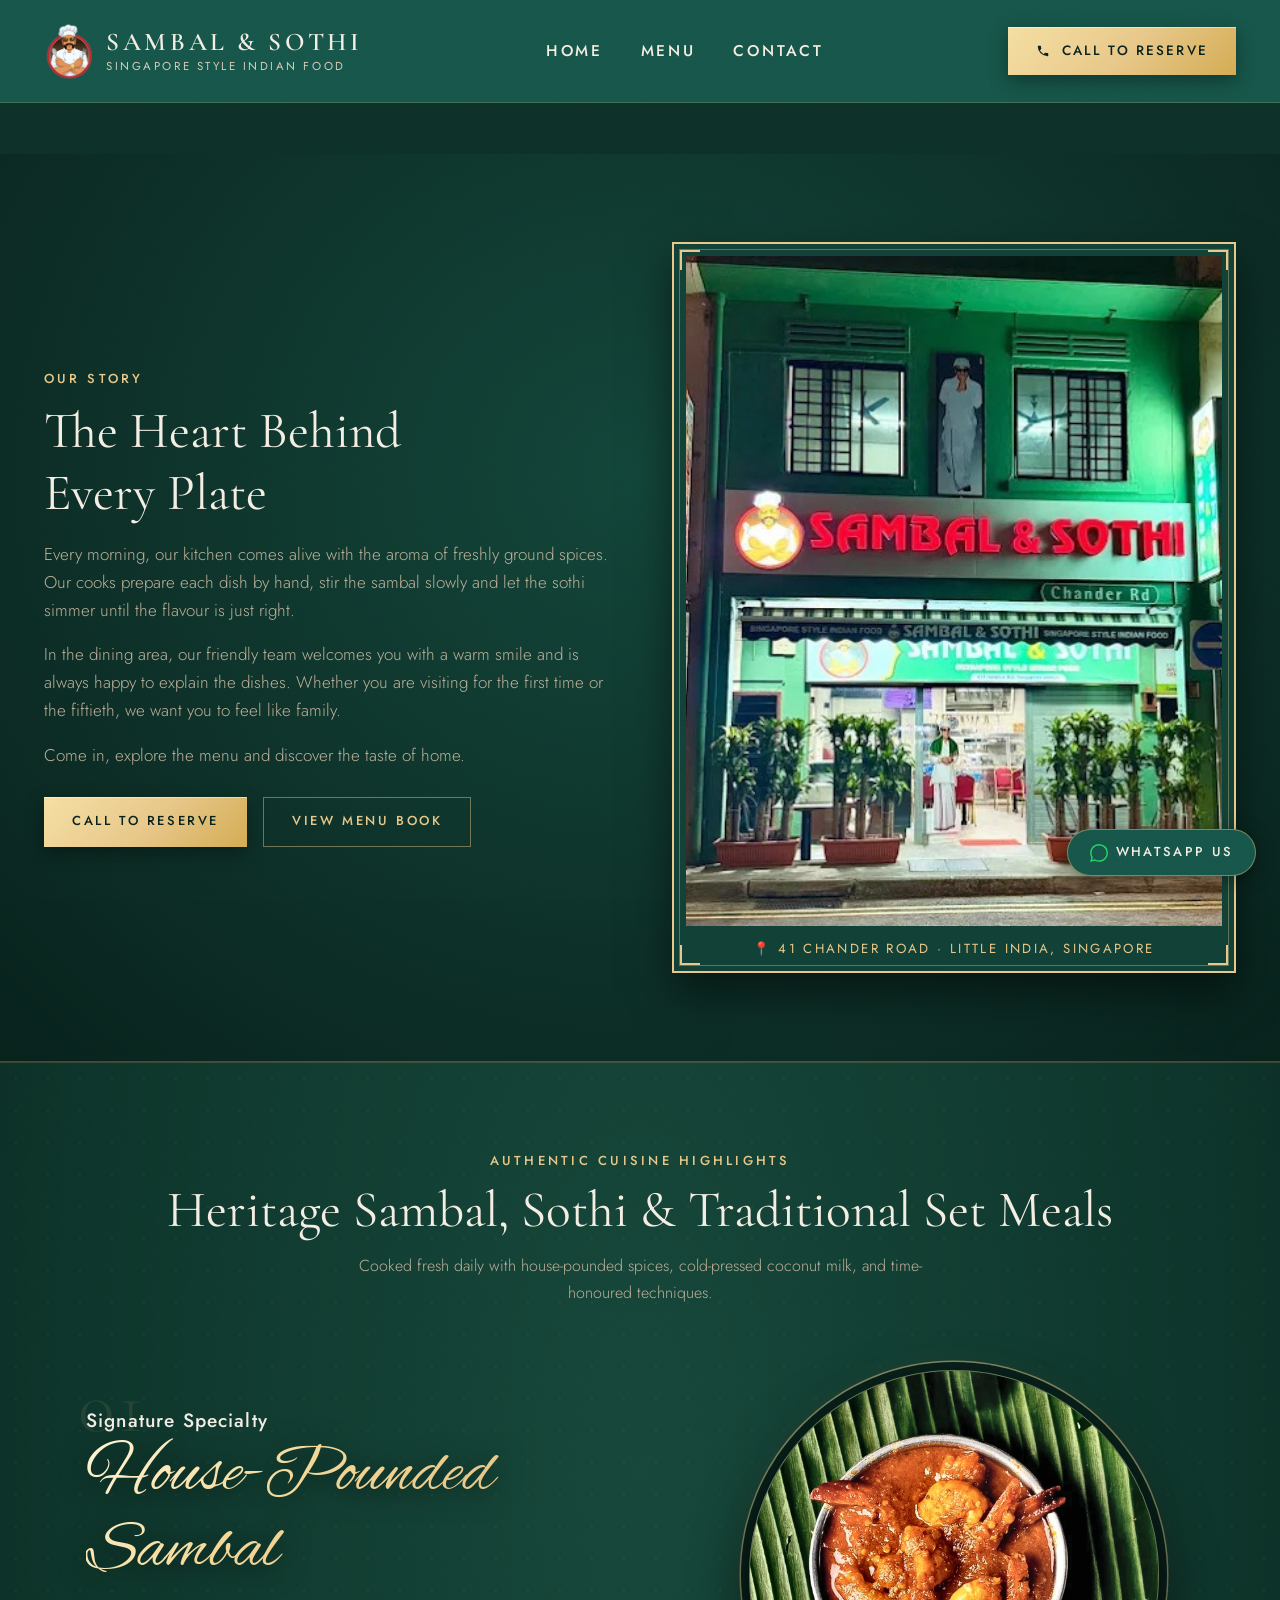
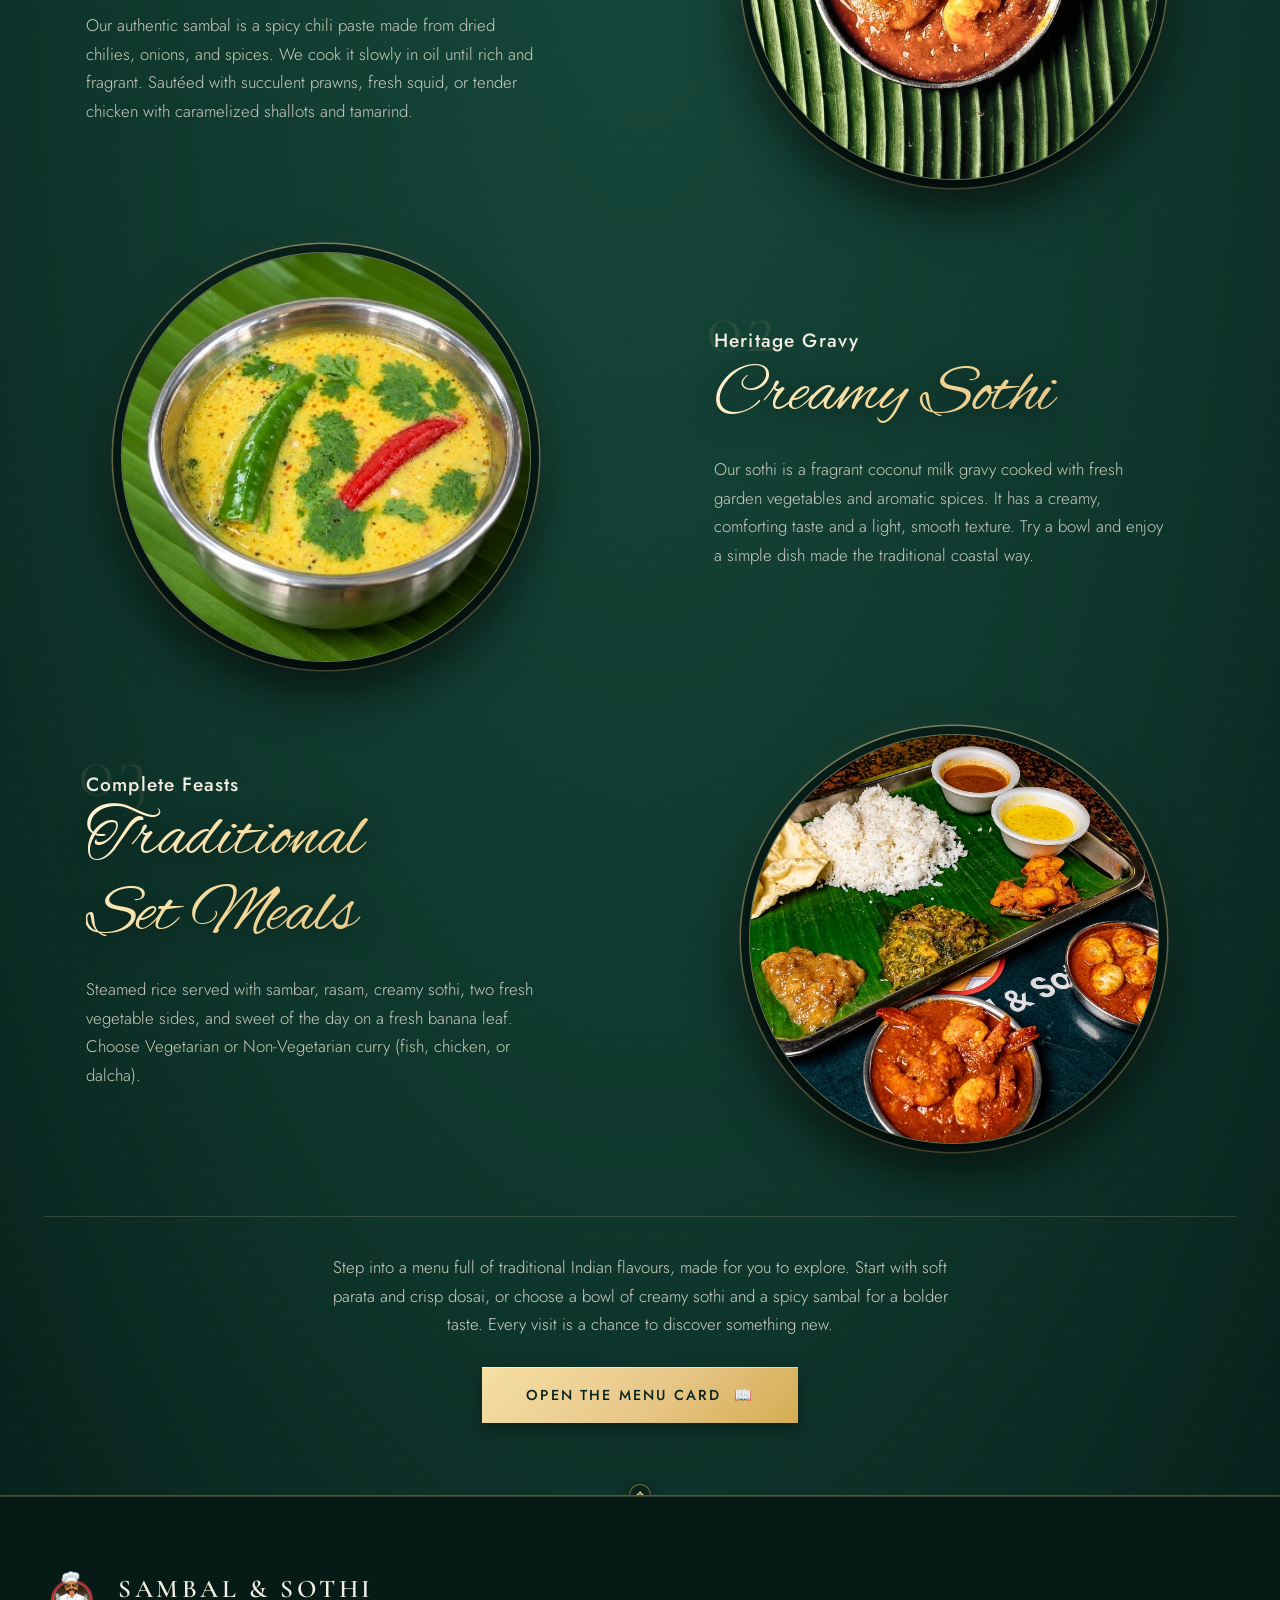
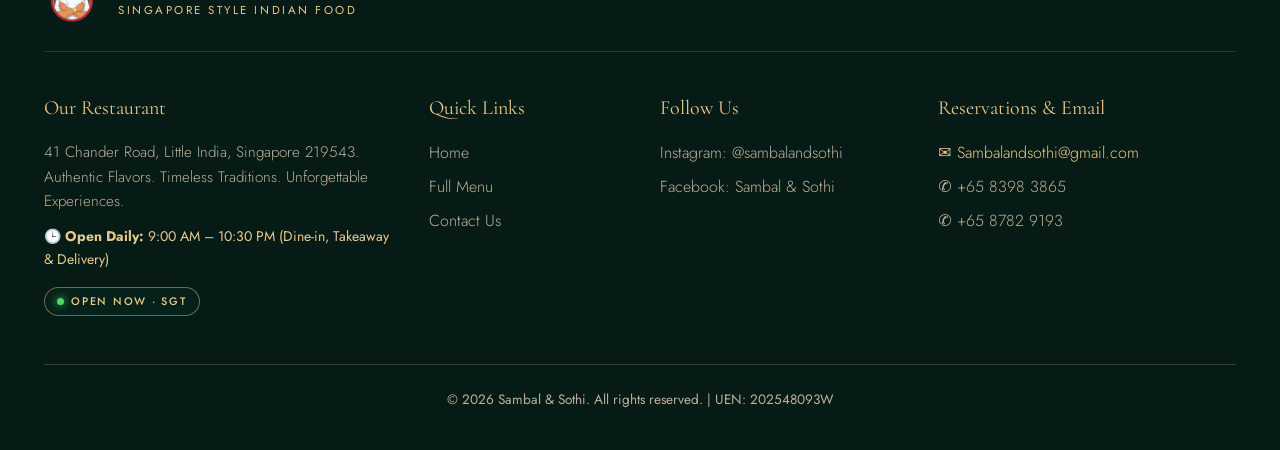
==== about.html @ 697411fd "fix(mobile-nav): restore missing syntax declaration and fix burger menu click; feat(leaf): botanical" ====
<!DOCTYPE html>
<html lang="en">
<head>
  <meta charset="UTF-8">
  <meta name="viewport" content="width=device-width, initial-scale=1">
  <title>Our Story | Sambal &amp; Sothi</title>
  <meta name="description" content="The Sambal &amp; Sothi story: South Indian and Sri Lankan recipes carried through generations, cooked fresh daily at 41 Chander Road, Little India, Singapore.">
  <meta name="theme-color" content="#0D3129">
  <link rel="preconnect" href="https://fonts.googleapis.com">
  <link rel="preconnect" href="https://fonts.gstatic.com" crossorigin>
  <link href="https://fonts.googleapis.com/css2?family=Alex+Brush&family=Cinzel:wght@500;700&family=Cormorant+Garamond:ital,wght@0,300;0,400;0,600;0,700;1,300;1,400&family=Jost:wght@300;400;500;600&family=Inter:wght@400;500;600&display=swap" rel="stylesheet">
  <link rel="preload" as="image" href="assets/img/brand-logo.png" fetchpriority="high">
  <link rel="stylesheet" href="assets/css/theme.css?v=18.0">
  <script>window.SS_THEME_URI = window.location.origin;</script>
  <style id="ss-preloader-critical-css">
/* =========================================================
   SAMBAL & SOTHI — ORGANIC BANANA LEAF PRELOADER & GOLD IRIS
   Botanical Vazhai Ilai with natural curved shoulder & stem,
   flowing golden veins, royal chef medallion, and gold iris bloom
   ========================================================= */
* { box-sizing: border-box; }

html.ss-loading, html.ss-loading body {
  overflow: hidden !important;
}

#ss-preloader {
  --bg: #0D3129;
  --bg-deep: #051612;
  --bg-card: #134538;
  --ink: #F3EDE3;
  --muted: #BDAF99;
  --sub: #D6CBB8;
  --gold: #E8C88A;
  --gold-line: #C9A227;
  --gold-light: #FFF0CE;
  --serif: 'Cormorant Garamond', Georgia, serif;
  --sans: 'Jost', system-ui, -apple-system, sans-serif;
  --ease: cubic-bezier(.76,0,.24,1);
  --soft: cubic-bezier(.2,.7,.2,1);
  --word-size: clamp(30px, 4.8vw, 54px);
  position: fixed !important;
  inset: 0 !important;
  z-index: 100000 !important;
  display: grid !important;
  place-items: center !important;
  color: var(--ink);
  background: radial-gradient(ellipse at 50% 45%, var(--bg-card) 0%, var(--bg) 48%, var(--bg-deep) 100%) !important;
  overflow: hidden !important;
  pointer-events: auto;
}

.ss-c {
  display: flex !important;
  flex-direction: column !important;
  align-items: center !important;
  text-align: center !important;
  padding: 0 16px !important;
  width: 100% !important;
  max-width: 680px !important;
}

/* Wordmark */
.ss-word {
  margin: 0 0 18px 0 !important;
  font-family: var(--serif) !important;
  font-size: var(--word-size) !important;
  font-weight: 500 !important;
  line-height: 1 !important;
  text-transform: uppercase !important;
  letter-spacing: .24em !important;
  padding-left: .24em !important;
  display: flex !important;
  align-items: flex-end !important;
  justify-content: center !important;
  gap: .3em !important;
  white-space: nowrap !important;
  color: var(--ink) !important;
  text-shadow: 0 4px 24px rgba(0,0,0,0.5) !important;
}
.ss-word .w, .ss-word .amp { display: inline-flex !important; }
.ss-word .amp {
  font-style: italic !important;
  font-weight: 400 !important;
  color: var(--gold) !important;
  text-transform: none !important;
  letter-spacing: 0 !important;
  font-size: 1.15em !important;
  margin-right: .2em !important;
}
.ss-ch { display: inline-block !important; overflow: hidden !important; padding-bottom: .08em !important; margin-bottom: -.08em !important; }
.ss-ch > i {
  display: inline-block !important; font-style: inherit !important;
  animation: ss-rise 0.75s var(--ease) calc(0.04s + var(--i) * 22ms) backwards !important;
  transition: transform .55s cubic-bezier(.6,0,.4,1) calc(var(--i) * 16ms) !important;
}

/* Organic Banana Leaf */
.ss-leaf {
  position: relative !important;
  width: min(560px, 94vw) !important;
  margin: 0 auto !important;
  filter: drop-shadow(0 16px 36px rgba(0, 0, 0, 0.55)) !important;
}
.ss-leaf svg {
  display: block !important; width: 100% !important; height: auto !important; overflow: visible !important;
}
.ss-leaf .lf-unfurl {
  transform-origin: 280px 115px !important;
  animation: ss-unfurl 1.15s var(--soft) 0.05s backwards !important;
}
.ss-leaf .lf-exit {
  transform-origin: 280px 115px !important;
  transition: transform .55s var(--ease), opacity .45s ease !important;
}

/* Emerald Gradient Body */
.ss-leaf .lf-fill {
  fill: url(#ss-banana-leaf-grad);
  opacity: 0;
  animation: ss-show 0.8s ease 0.15s forwards;
}

/* Golden Rim Outline */
.ss-leaf .ln {
  fill: none;
  stroke: var(--gold);
  stroke-width: 1.6;
  stroke-linecap: round;
  stroke-linejoin: round;
  stroke-dasharray: 1300;
  stroke-dashoffset: 1300;
  animation: ss-draw-outline 1.1s var(--ease) 0.08s forwards;
}

/* Central Midrib Stem */
.ss-leaf .ln.mid {
  stroke-width: 3;
  stroke: url(#ss-gold-stem-grad);
  stroke-dasharray: 600;
  stroke-dashoffset: 600;
  animation: ss-draw-mid 1.0s var(--ease) 0.04s forwards;
}

/* Natural Curving Stalk */
.ss-leaf .ln.stem {
  stroke-width: 4.5;
  stroke: var(--gold);
  stroke-linecap: round;
  stroke-dasharray: 70;
  stroke-dashoffset: 70;
  animation: ss-draw-stem 0.35s var(--ease) 0.02s forwards;
}

/* Flowing Lateral Veins */
.ss-leaf .vein {
  fill: none;
  stroke: var(--gold);
  stroke-width: 1.05;
  opacity: 0.72;
  stroke-linecap: round;
  stroke-dasharray: 150;
  stroke-dashoffset: 150;
  animation: ss-draw-vein 0.45s var(--soft) calc(0.18s + var(--k) * 16ms) forwards;
}

/* Botanical Sheen */
.ss-leaf .leaf-sheen {
  fill: none;
  stroke: rgba(232, 200, 138, 0.2);
  stroke-width: 24;
  stroke-linecap: round;
  opacity: 0;
  animation: ss-show 0.8s ease 0.35s forwards;
}

/* Chef Seal Medallion */
.ss-seal.on-leaf {
  position: absolute;
  left: 49%;
  top: 48%;
  transform: translate(-50%, -50%);
  width: 72px;
  aspect-ratio: 215 / 253;
  animation: ss-seal-leaf 0.75s var(--soft) 0.5s backwards;
  transition: opacity .4s ease, transform .5s var(--ease);
}
.ss-seal img {
  position: relative; width: 100%; height: 100%; object-fit: contain;
  display: block; filter: drop-shadow(0 4px 12px rgba(0, 0, 0, .55));
}
.ss-seal-ring {
  position: absolute; inset: -5px; width: calc(100% + 10px); height: calc(100% + 10px);
  overflow: visible;
}
.ss-seal-ring .disc {
  fill: #08201A; stroke: var(--gold); stroke-width: 2;
  filter: drop-shadow(0 6px 18px rgba(0,0,0,0.65));
}
.ss-seal-ring .bezel {
  fill: none; stroke: var(--gold); stroke-width: 1; stroke-dasharray: 4 3; opacity: 0.75;
}
.ss-seal-ring .ring {
  fill: none; stroke: var(--gold-light); stroke-width: 1.2;
  stroke-dasharray: 600; stroke-dashoffset: 600;
  animation: ss-draw-ring 0.8s var(--ease) 0.5s forwards;
}
.ss-mono {
  width: 100%; height: 100%; display: grid; place-items: center;
  font-family: var(--serif); font-style: italic; font-size: 22px; color: var(--gold);
}

/* Rule and Subtitle */
.ss-rule {
  width: 52px !important; height: 1px !important;
  background: linear-gradient(90deg, transparent, var(--gold-line), transparent) !important;
  margin: 24px 0 14px !important;
  animation: ss-grow 0.75s var(--ease) 0.65s backwards !important;
}
.ss-tag {
  margin: 0 !important; font-family: var(--sans) !important; font-size: 11px !important; font-weight: 400 !important;
  letter-spacing: .36em !important; padding-left: .36em !important; text-transform: uppercase !important; color: var(--sub) !important;
  animation: ss-fade 0.75s ease 0.75s backwards !important;
}

/* Footer Info */
.ss-foot {
  position: absolute !important; left: 0 !important; right: 0 !important; bottom: 0 !important;
  display: flex !important; justify-content: space-between !important; align-items: flex-end !important; gap: 16px !important;
  padding: 0 clamp(16px, 4vw, 48px) clamp(18px, 4vh, 36px) !important;
  font-family: var(--sans) !important; font-size: 10.5px !important; line-height: 1.6 !important;
  letter-spacing: .26em !important; text-transform: uppercase !important; color: var(--muted) !important;
  animation: ss-fade 0.9s ease 0.15s backwards !important;
}
.ss-foot .gold { color: var(--gold) !important; }

/* Exit states */
#ss-preloader.is-out .ss-ch > i { transform: translateY(-115%) !important; }
#ss-preloader.is-out .ss-rule { transform: scaleX(0) !important; }
#ss-preloader.is-out .ss-tag, #ss-preloader.is-out .ss-foot { opacity: 0 !important; }
#ss-preloader.is-out .lf-exit { transform: scaleY(.08) !important; opacity: 0 !important; }
#ss-preloader.is-out .ss-seal.on-leaf { transform: translate(-49%, -48%) scale(.85) !important; opacity: 0 !important; }

/* Iris Aperture */
.ss-edge {
  position: fixed !important; left: 0 !important; top: 0 !important; width: 0 !important; height: 0 !important;
  box-sizing: border-box !important; border: 1.6px solid var(--gold) !important; border-radius: 50% !important;
  opacity: 0 !important; pointer-events: none !important; box-shadow: 0 0 50px rgba(0,0,0,.5) !important;
}
#ss-preloader.is-iris {
  -webkit-mask-image: radial-gradient(circle at var(--cx) var(--cy), transparent var(--r), #000 calc(var(--r) + 1px)) !important;
          mask-image: radial-gradient(circle at var(--cx) var(--cy), transparent var(--r), #000 calc(var(--r) + 1px)) !important;
}
#ss-preloader.is-iris .ss-edge { opacity: 1 !important; }
#ss-preloader.is-done { display: none !important; }

@keyframes ss-rise { from { transform: translateY(115%); } }
@keyframes ss-grow { from { transform: scaleX(0); } }
@keyframes ss-fade { from { opacity: 0; } }
@keyframes ss-show { from { opacity: 0; } to { opacity: 1; } }
@keyframes ss-unfurl { from { transform: scaleY(.15) scaleX(.92); opacity: 0.3; } }
@keyframes ss-draw-outline { to { stroke-dashoffset: 0; } }
@keyframes ss-draw-mid { to { stroke-dashoffset: 0; } }
@keyframes ss-draw-stem { to { stroke-dashoffset: 0; } }
@keyframes ss-draw-vein { to { stroke-dashoffset: 0; } }
@keyframes ss-draw-ring { to { stroke-dashoffset: 0; } }
@keyframes ss-seal-leaf { from { opacity: 0; transform: translate(-49%, -44%) scale(.75); } }

/* Mobile Drawer Fix */
.mobile-nav.active {
  opacity: 1 !important;
  visibility: visible !important;
  pointer-events: auto !important;
}

@media (max-width: 520px) {
  .ss-word { letter-spacing: .15em !important; font-size: 28px !important; }
  .ss-tag { font-size: 9.5px !important; letter-spacing: .25em !important; }
  .ss-seal.on-leaf { width: 58px !important; }
  .ss-leaf { width: 94vw !important; }
  .ss-street, .ss-hours-label { display: none !important; }
  .ss-foot { font-size: 9.5px !important; letter-spacing: .2em !important; }
}

@media (prefers-reduced-motion: reduce) {
  #ss-preloader * { animation: none !important; }
  .ss-leaf .ln, .ss-leaf .vein, .ss-seal-ring .ring { stroke-dashoffset: 0 !important; }
  .ss-leaf .lf-fill { opacity: 1 !important; }
}
  </style>
</head>
<body>
  <div class="bg-grain"></div>
  <!-- Royal Organic Banana Leaf Preloader & Gold Iris Aperture -->
  <div id="ss-preloader" aria-hidden="true" data-min="2100">
    <div class="ss-c">
      <h2 class="ss-word"><span class="w">Sambal</span><span class="amp">&amp;</span><span class="w">Sothi</span></h2>
      
      <div class="ss-leaf">
        <svg viewBox="0 0 560 240">
          <defs>
            <linearGradient id="ss-banana-leaf-grad" x1="0%" y1="0%" x2="100%" y2="100%">
              <stop offset="0%" stop-color="#124637" stop-opacity="0.92"/>
              <stop offset="35%" stop-color="#216D54" stop-opacity="0.98"/>
              <stop offset="70%" stop-color="#1A5844" stop-opacity="0.94"/>
              <stop offset="100%" stop-color="#0D3529" stop-opacity="0.96"/>
            </linearGradient>
            <linearGradient id="ss-gold-stem-grad" x1="0%" y1="0%" x2="100%" y2="0%">
              <stop offset="0%" stop-color="#E8C88A"/>
              <stop offset="50%" stop-color="#FFF2D6"/>
              <stop offset="100%" stop-color="#D4AF37"/>
            </linearGradient>
            <clipPath id="ss-leaf-clip">
              <path d="M 76 126 C 80 88, 115 48, 185 34 C 265 20, 375 28, 455 58 C 498 76, 524 98, 526 122 C 525 130, 508 152, 465 178 C 395 214, 285 224, 195 214 C 125 206, 82 165, 76 126 Z"/>
            </clipPath>
          </defs>
          <g class="lf-exit">
            <g class="lf-unfurl">
              <!-- Lush Botanical Leaf Body -->
              <path class="lf-fill" d="M 76 126 C 80 88, 115 48, 185 34 C 265 20, 375 28, 455 58 C 498 76, 524 98, 526 122 C 525 130, 508 152, 465 178 C 395 214, 285 224, 195 214 C 125 206, 82 165, 76 126 Z"/>
              
              <!-- Flowing Lateral Veins (Clipped inside natural leaf boundary) -->
              <g clip-path="url(#ss-leaf-clip)">
                <path class="vein" style="--k:0" d="M 97.5 124.4 Q 107.5 91.3 126.3 62.1"/>
              <path class="vein" style="--k:1" d="M 97.5 124.4 Q 107.5 163.3 122.2 197.7"/>
              <path class="vein" style="--k:2" d="M 116.4 123.1 Q 126.4 81.9 145.9 45.5"/>
              <path class="vein" style="--k:3" d="M 116.4 123.1 Q 126.4 168.7 141.7 209.3"/>
              <path class="vein" style="--k:4" d="M 135.3 121.6 Q 145.3 76.1 165.4 35.6"/>
              <path class="vein" style="--k:5" d="M 135.3 121.6 Q 145.3 170.3 161.2 213.8"/>
              <path class="vein" style="--k:6" d="M 154.2 120.1 Q 164.2 72.3 185.0 29.6"/>
              <path class="vein" style="--k:7" d="M 154.2 120.1 Q 164.2 170.0 180.7 214.5"/>
              <path class="vein" style="--k:8" d="M 173.1 118.5 Q 183.1 69.7 204.6 26.2"/>
              <path class="vein" style="--k:9" d="M 173.1 118.5 Q 183.1 168.3 200.2 212.7"/>
              <path class="vein" style="--k:10" d="M 192.0 116.9 Q 202.0 68.1 224.2 24.6"/>
              <path class="vein" style="--k:11" d="M 192.0 116.9 Q 202.0 165.7 219.6 209.2"/>
              <path class="vein" style="--k:12" d="M 210.9 115.2 Q 220.9 67.2 243.7 24.5"/>
              <path class="vein" style="--k:13" d="M 210.9 115.2 Q 220.9 162.4 239.1 204.5"/>
              <path class="vein" style="--k:14" d="M 229.8 113.4 Q 239.8 66.9 263.3 25.5"/>
              <path class="vein" style="--k:15" d="M 229.8 113.4 Q 239.8 158.7 258.6 199.0"/>
              <path class="vein" style="--k:16" d="M 248.7 111.8 Q 258.7 67.1 282.9 27.4"/>
              <path class="vein" style="--k:17" d="M 248.7 111.8 Q 258.7 154.7 278.1 192.8"/>
              <path class="vein" style="--k:18" d="M 267.6 110.2 Q 277.6 67.8 302.4 30.1"/>
              <path class="vein" style="--k:19" d="M 267.6 110.2 Q 277.6 150.6 297.6 186.3"/>
              <path class="vein" style="--k:20" d="M 286.5 108.8 Q 296.5 68.9 322.0 33.6"/>
              <path class="vein" style="--k:21" d="M 286.5 108.8 Q 296.5 146.5 317.1 179.7"/>
              <path class="vein" style="--k:22" d="M 305.4 107.7 Q 315.4 70.6 341.6 37.8"/>
              <path class="vein" style="--k:23" d="M 305.4 107.7 Q 315.4 142.5 336.6 173.0"/>
              <path class="vein" style="--k:24" d="M 324.3 106.9 Q 334.3 72.7 361.2 42.6"/>
              <path class="vein" style="--k:25" d="M 324.3 106.9 Q 334.3 138.7 356.1 166.5"/>
              <path class="vein" style="--k:26" d="M 343.2 106.5 Q 353.2 75.4 380.7 48.1"/>
              <path class="vein" style="--k:27" d="M 343.2 106.5 Q 353.2 135.3 375.5 160.3"/>
              <path class="vein" style="--k:28" d="M 362.1 106.6 Q 372.1 78.6 400.3 54.3"/>
              <path class="vein" style="--k:29" d="M 362.1 106.6 Q 372.1 132.3 395.0 154.5"/>
              <path class="vein" style="--k:30" d="M 381.0 107.2 Q 391.0 82.4 419.9 61.1"/>
              <path class="vein" style="--k:31" d="M 381.0 107.2 Q 391.0 129.8 414.5 149.1"/>
              <path class="vein" style="--k:32" d="M 399.9 108.3 Q 409.9 86.8 439.5 68.5"/>
              <path class="vein" style="--k:33" d="M 399.9 108.3 Q 409.9 127.8 434.0 144.3"/>
              <path class="vein" style="--k:34" d="M 418.8 109.9 Q 428.8 91.7 459.0 76.4"/>
              <path class="vein" style="--k:35" d="M 418.8 109.9 Q 428.8 126.3 453.5 140.0"/>
              <path class="vein" style="--k:36" d="M 437.7 111.9 Q 447.7 97.1 478.6 84.9"/>
              <path class="vein" style="--k:37" d="M 437.7 111.9 Q 447.7 125.4 473.0 136.2"/>
              <path class="vein" style="--k:38" d="M 456.6 114.5 Q 466.6 102.9 498.2 93.7"/>
              <path class="vein" style="--k:39" d="M 456.6 114.5 Q 466.6 124.9 492.5 133.0"/>
              <path class="vein" style="--k:40" d="M 475.5 117.4 Q 485.5 109.0 517.7 102.9"/>
              <path class="vein" style="--k:41" d="M 475.5 117.4 Q 485.5 124.8 512.0 130.2"/>
              <path class="vein" style="--k:42" d="M 494.4 120.5 Q 504.4 115.4 522.0 112.2"/>
              <path class="vein" style="--k:43" d="M 494.4 120.5 Q 504.4 125.1 522.0 127.8"/>
                <!-- Organic luster sheen highlight -->
                <path class="leaf-sheen" d="M 32 142 C 60 136, 160 114, 300 110 C 420 108, 485 116, 526 122"/>
              </g>
              
              <!-- Outlines & Stems -->
              <path class="ln" d="M 76 126 C 80 88, 115 48, 185 34 C 265 20, 375 28, 455 58 C 498 76, 524 98, 526 122 C 525 130, 508 152, 465 178 C 395 214, 285 224, 195 214 C 125 206, 82 165, 76 126 Z"/>
              <path class="ln mid" d="M 32 142 C 60 136, 160 114, 300 110 C 420 108, 485 116, 526 122"/>
              <path class="ln stem" d="M 22 144 C 38 142, 58 135, 76 126"/>
            </g>
          </g>
        </svg>

        <!-- Chef Seal on Leaf -->
        <div class="ss-seal on-leaf">
          <svg class="ss-seal-ring" viewBox="0 0 215 253">
            <circle class="disc" cx="107" cy="126" r="92"/>
            <circle class="bezel" cx="107" cy="126" r="88"/>
            <circle class="ring" cx="107" cy="126" r="84"/>
          </svg>
          <img src="assets/img/brand-logo.png" alt="Sambal &amp; Sothi Official Chef Logo" class="ss-seal-img" onerror="this.replaceWith(Object.assign(document.createElement('div'),{className:'ss-mono',textContent:'S&S'}))">
        </div>
      </div>

      <div class="ss-rule"></div>
      <p class="ss-tag">Singapore Style Indian Food</p>
    </div>

    <div class="ss-foot">
      <span><span class="ss-street">41 Chander Road &middot; </span>Little India</span>
      <span><span class="ss-hours-label">Open daily &middot; </span><span class="gold">9 AM &ndash; 10:30 PM</span></span>
    </div>
    <div class="ss-edge"></div>
  </div>

  <script>
    (function() {
      var pl = document.getElementById('ss-preloader');
      if (!pl || pl.dataset.managed) return;
      pl.dataset.managed = 'true';
      var root = document.documentElement;
      var edge = pl.querySelector('.ss-edge');
      var reduce = window.matchMedia && window.matchMedia('(prefers-reduced-motion: reduce)').matches;

      // Split title letters
      var idx = 0;
      pl.querySelectorAll('.ss-word .w, .ss-word .amp').forEach(function(el) {
        var t = el.textContent;
        el.textContent = '';
        for (var k = 0; k < t.length; k++) {
          var m = document.createElement('span');
          m.className = 'ss-ch';
          var c = document.createElement('i');
          c.textContent = t[k];
          c.style.setProperty('--i', idx++);
          m.appendChild(c);
          el.appendChild(m);
        }
      });

      var MIN = 2100;
      var MAX = 4200;
      root.classList.add('ss-loading');
      var start = (typeof performance !== 'undefined' && performance.now) ? performance.now() : Date.now();
      var leaving = false;

      function easeQ(k) { return k < 0.5 ? 8 * k * k * k * k : 1 - Math.pow(-2 * k + 2, 4) / 2; }

      function tween(dur, delay, step, done) {
        setTimeout(function() {
          var t0 = (typeof performance !== 'undefined' && performance.now) ? performance.now() : Date.now();
          function f(now) {
            var k = Math.min(1, (now - t0) / dur);
            step(k);
            if (k < 1) requestAnimationFrame(f);
            else if (done) done();
          }
          requestAnimationFrame(f);
        }, delay || 0);
      }

      function farthest(cx, cy) {
        return Math.hypot(Math.max(cx, window.innerWidth - cx), Math.max(cy, window.innerHeight - cy)) + 40;
      }

      function iris(cx, cy, a, b, dur, done) {
        pl.style.setProperty('--cx', cx + 'px');
        pl.style.setProperty('--cy', cy + 'px');
        tween(dur, 0, function(k) {
          var r = a + (b - a) * easeQ(k);
          var er = r + 3;
          pl.style.setProperty('--r', r + 'px');
          if (edge) {
            edge.style.width = edge.style.height = (er * 2) + 'px';
            edge.style.transform = 'translate(' + (cx - er) + 'px,' + (cy - er) + 'px)';
            edge.style.opacity = a < b ? String(1 - Math.pow(k, 3)) : '1';
          }
        }, done);
      }

      function leave() {
        if (leaving) return;
        leaving = true;
        var nowTime = (typeof performance !== 'undefined' && performance.now) ? performance.now() : Date.now();
        var wait = Math.max(0, MIN - (nowTime - start));

        setTimeout(function() {
          pl.classList.add('is-out');
          if (reduce) {
            pl.style.transition = 'opacity 0.4s ease';
            pl.style.opacity = '0';
            root.classList.remove('ss-loading');
            setTimeout(function() { pl.classList.add('is-done'); pl.style.display = 'none'; }, 420);
            return;
          }

          var hold = 380;
          setTimeout(function() {
            var seal = pl.querySelector('.ss-seal') || pl.querySelector('.ss-c');
            var rc = seal ? seal.getBoundingClientRect() : { left: window.innerWidth / 2 - 36, top: window.innerHeight / 2 - 36, width: 72, height: 72 };
            var cx = rc.left + rc.width / 2;
            var cy = rc.top + rc.height / 2;
            pl.style.setProperty('--r', '0px');
            pl.classList.add('is-iris');
            root.classList.remove('ss-loading');

            iris(cx, cy, 0, farthest(cx, cy), 920, function() {
              pl.classList.add('is-done');
              pl.classList.remove('is-iris');
              pl.style.display = 'none';
            });
          }, hold);
        }, wait);
      }

      if (document.readyState === 'complete') {
        leave();
      } else {
        window.addEventListener('load', leave);
      }
      setTimeout(leave, MAX);
    })();
  </script>

  <header class="site-header">
    <div class="header-container">
      <a href="index.html" class="brand-logo">
        <span class="logo-badge-wrapper"><img src="assets/img/brand-logo.png" alt="Sambal &amp; Sothi" class="logo-badge-img"></span>
        <span class="brand-title"><span class="brand-name">Sambal &amp; Sothi</span><span class="brand-sub">SINGAPORE STYLE INDIAN FOOD</span></span>
      </a>
      <nav class="nav-links" aria-label="Main Navigation">
        <a href="index.html">Home</a>
        <a href="menu.html">Menu</a>
        <a href="contact.html">Contact</a>
      </nav>
      <a href="tel:+6583983865" class="btn-reserve" aria-label="Call to Reserve">
        <svg class="btn-reserve-icon-svg" viewBox="0 0 24 24" width="14" height="14" fill="currentColor"><path d="M6.62 10.79a15.053 15.053 0 006.59 6.59l2.2-2.2a1 1 0 011.02-.24c1.12.37 2.33.57 3.57.57a1 1 0 011 1V20a1 1 0 01-1 1A17 17 0 013 4a1 1 0 011-1h3.5a1 1 0 011 1c0 1.25.2 2.45.57 3.57a1 1 0 01-.25 1.02l-2.2 2.2z"/></svg>
        <span class="btn-reserve-text-full">Call to Reserve</span><span class="btn-reserve-text-short">Reserve</span>
      </a>
      <button type="button" class="burger-btn" id="burger-btn" aria-label="Open menu"><svg class="burger-icon-svg" width="22" height="16" viewBox="0 0 22 16" fill="none" xmlns="http://www.w3.org/2000/svg" aria-hidden="true"><line x1="1" y1="2" x2="21" y2="2" stroke="currentColor" stroke-width="1.8" stroke-linecap="round"/><line x1="5" y1="8" x2="21" y2="8" stroke="currentColor" stroke-width="1.8" stroke-linecap="round"/><line x1="1" y1="14" x2="21" y2="14" stroke="currentColor" stroke-width="1.8" stroke-linecap="round"/></svg></button>
    </div>
  </header>

  <div class="mobile-nav" id="mobile-nav" aria-label="Mobile Navigation">
    <div class="mobile-nav-frame">
      <div class="corner-flourish tl"></div>
      <div class="corner-flourish tr"></div>
      <div class="corner-flourish bl"></div>
      <div class="corner-flourish br"></div>
      <button type="button" class="mobile-nav-close" id="mobile-nav-close" aria-label="Close menu">&times;</button>
      <div class="mobile-nav-brand">
        <img src="assets/img/brand-logo.png" alt="Sambal &amp; Sothi Official Chef Logo" class="mobile-nav-logo">
        <span class="mobile-nav-brand-name">Sambal &amp; Sothi</span>
        <span class="mobile-nav-brand-sub">SINGAPORE STYLE INDIAN FOOD</span>
      </div>
      <div class="mobile-nav-links-group">
        <a href="index.html"><span class="mobile-nav-num">01</span>Home</a>
        <a href="menu.html"><span class="mobile-nav-num">02</span>Menu</a>
        <a href="contact.html"><span class="mobile-nav-num">03</span>Contact</a>
      </div>
      <a href="tel:+6583983865" class="btn-primary mobile-nav-cta">&#9990; Call to Reserve</a>
      <div class="mobile-nav-footer">
        <span class="mobile-nav-address">41 Chander Road · Little India, Singapore</span>
        <span class="mobile-nav-hours">Open Daily: 9:00 AM – 10:30 PM</span>
      </div>
    </div>
  </div>

  <a href="https://wa.me/6583983865" target="_blank" rel="noopener" class="whatsapp-float" aria-label="Chat on WhatsApp">
    <svg class="whatsapp-icon-svg" viewBox="0 0 24 24"><path d="M.057 24l1.687-6.163c-1.041-1.804-1.588-3.849-1.587-5.946.003-6.556 5.338-11.891 11.893-11.891 3.181.001 6.167 1.24 8.413 3.488 2.245 2.248 3.481 5.236 3.48 8.414-.003 6.557-5.338 11.892-11.893 11.892-1.99-.001-3.951-.5-5.688-1.448l-6.305 1.654zm6.597-3.807c1.676.995 3.276 1.591 5.392 1.592 5.448 0 9.886-4.434 9.889-9.885.002-5.462-4.415-9.89-9.881-9.892-5.452 0-9.887 4.434-9.889 9.884-.001 2.225.651 3.891 1.746 5.634l-.999 3.648 3.742-.981z"/></svg>
    <span>WhatsApp Us</span>
  </a>

  <main id="main" class="main-padding">
    <section class="section about-us-section" id="about-story" style="background: var(--color-bg-secondary); border-top: 1px solid var(--color-border-gold); border-bottom: 1px solid var(--color-border-gold);">
      <div class="container">
        <div class="about-story-grid">
          <div>
            <div class="section-tag">OUR STORY</div>
            <h1 class="section-title">The Heart Behind Every Plate</h1>
            <div style="color: var(--color-text-muted); font-size: 1.05rem; line-height: 1.75; margin-bottom: 1.75rem;">
              <p style="margin-bottom: 1rem;">Every morning, our kitchen comes alive with the aroma of freshly ground spices. Our cooks prepare each dish by hand, stir the sambal slowly and let the sothi simmer until the flavour is just right.</p>
              <p style="margin-bottom: 1rem;">In the dining area, our friendly team welcomes you with a warm smile and is always happy to explain the dishes. Whether you are visiting for the first time or the fiftieth, we want you to feel like family.</p>
              <p>Come in, explore the menu and discover the taste of home.</p>
            </div>
            <div style="display: flex; gap: 1rem; flex-wrap: wrap;">
              <a href="tel:+6583983865" class="btn-primary">Call to Reserve</a>
              <a href="menu.html" class="btn-secondary">View Menu Book</a>
            </div>
          </div>
          <div class="story-luxury-frame" style="border: 2px solid var(--color-accent-gold-light); padding: 0.75rem; background: var(--color-bg-card); box-shadow: 0 20px 40px rgba(0,0,0,0.5); position: relative;">
            <div class="corner-flourish tl"></div>
            <div class="corner-flourish tr"></div>
            <div class="corner-flourish bl"></div>
            <div class="corner-flourish br"></div>
            <img src="assets/img/restaurant-front.jpg" alt="Sambal &amp; Sothi Storefront on Chander Road" style="width: 100%; aspect-ratio: 4/5; object-fit: cover; display: block;">
            <div style="text-align: center; margin-top: 0.75rem; font-family: var(--font-body); font-size: 0.825rem; letter-spacing: 0.18em; text-transform: uppercase; color: var(--color-accent-gold-light);">
              📍 41 CHANDER ROAD · LITTLE INDIA, SINGAPORE
            </div>
          </div>
        </div>
      </div>
    </section>

    <section class="section artisanal-highlights-section" id="signature-highlights">
      <div class="artisanal-bg-watermark"></div>
      <div class="artisanal-container">
        <div class="artisanal-header">
          <div class="section-tag">AUTHENTIC CUISINE HIGHLIGHTS</div>
          <h2 class="section-title">Heritage Sambal, Sothi &amp; Traditional Set Meals</h2>
          <p class="section-desc">Cooked fresh daily with house-pounded spices, cold-pressed coconut milk, and time-honoured techniques.</p>
        </div>

        <div class="artisanal-row">
          <div class="artisanal-content">
            <div class="artisanal-cat-title">Signature Specialty</div>
            <h3 class="artisanal-script-title">House-Pounded Sambal</h3>
            <p class="artisanal-desc">
              Our authentic sambal is a spicy chili paste made from dried chilies, onions, and spices. We cook it slowly in oil until rich and fragrant. Sautéed with succulent prawns, fresh squid, or tender chicken with caramelized shallots and tamarind.
            </p>
          </div>
          <div class="artisanal-plate-box">
            <img src="assets/img/dish-prawn-sambal.jpg" alt="House-Pounded Sambal" class="artisanal-plate-img" loading="lazy">
          </div>
        </div>

        <div class="artisanal-row reverse-mobile">
          <div class="artisanal-plate-box">
            <img src="assets/img/authentic-sothi-bowl.jpg" alt="Fragrant Creamy Sothi" class="artisanal-plate-img" loading="lazy">
          </div>
          <div class="artisanal-content">
            <div class="artisanal-cat-title">Heritage Gravy</div>
            <h3 class="artisanal-script-title">Creamy Sothi</h3>
            <p class="artisanal-desc">
              Our sothi is a fragrant coconut milk gravy cooked with fresh garden vegetables and aromatic spices. It has a creamy, comforting taste and a light, smooth texture. Try a bowl and enjoy a simple dish made the traditional coastal way.
            </p>
          </div>
        </div>

        <div class="artisanal-row">
          <div class="artisanal-content">
            <div class="artisanal-cat-title">Complete Feasts</div>
            <h3 class="artisanal-script-title">Traditional Set Meals</h3>
            <p class="artisanal-desc">
              Steamed rice served with sambar, rasam, creamy sothi, two fresh vegetable sides, and sweet of the day on a fresh banana leaf. Choose Vegetarian or Non-Vegetarian curry (fish, chicken, or dalcha).
            </p>
          </div>
          <div class="artisanal-plate-box">
            <img src="assets/img/authentic-set-meal-nonveg.jpg" alt="Traditional Set Meals" class="artisanal-plate-img" loading="lazy">
          </div>
        </div>

        <div style="text-align: center; margin-top: 3.5rem; padding-top: 2.25rem; border-top: 1px solid rgba(232, 200, 138, 0.2);">
          <p class="section-desc" style="max-width: 65ch; margin: 0 auto 1.75rem; color: rgba(245, 237, 224, 0.85); font-size: 1.05rem; line-height: 1.7;">
            Step into a menu full of traditional Indian flavours, made for you to explore. Start with soft parata and crisp dosai, or choose a bowl of creamy sothi and a spicy sambal for a bolder taste. Every visit is a chance to discover something new.
          </p>
          <a href="menu.html" class="btn-primary" style="padding: 1.05rem 2.75rem; font-size: 0.9rem; letter-spacing: 0.15em; font-weight: 500;">
            OPEN THE MENU CARD &nbsp;📖
          </a>
        </div>
      </div>
    </section>
  </main>

  <footer class="site-footer">
    <div class="container">
      <div class="footer-logo-box">
        <img src="assets/img/brand-logo.png" alt="Sambal &amp; Sothi" class="footer-logo-img">
        <div>
          <div class="brand-name" style="font-family:var(--font-heading);font-size:1.5rem;color:var(--color-text-main);letter-spacing:0.1em;">Sambal &amp; Sothi</div>
          <div class="brand-sub" style="font-size:0.75rem;letter-spacing:0.2em;color:var(--color-accent-gold-light);text-transform:uppercase;">SINGAPORE STYLE INDIAN FOOD</div>
        </div>
      </div>
      <div class="footer-grid">
        <div>
          <div class="footer-heading">Our Restaurant</div>
          <p class="section-desc" style="font-size:0.95rem;line-height:1.6;color:var(--color-text-muted);">
            41 Chander Road, Little India, Singapore 219543.<br>
            Authentic Flavors. Timeless Traditions. Unforgettable Experiences.
          </p>
          <div style="margin-top:0.75rem;color:var(--color-accent-gold-light);font-size:0.875rem;">
            🕒 <strong>Open Daily:</strong> 9:00 AM – 10:30 PM (Dine-in, Takeaway &amp; Delivery)
          </div>
        </div>
        <div>
          <div class="footer-heading">Quick Links</div>
          <div class="footer-links">
            <a href="index.html">Home</a>
            <a href="menu.html">Full Menu</a>
            <a href="contact.html">Contact Us</a>
          </div>
        </div>
        <div>
          <div class="footer-heading">Follow Us</div>
          <div class="footer-links">
            <a href="https://www.instagram.com/sambalandsothi" target="_blank" rel="noopener">Instagram: @sambalandsothi</a>
            <a href="https://www.facebook.com/sambalandsothi" target="_blank" rel="noopener">Facebook: Sambal &amp; Sothi</a>
          </div>
        </div>
        <div>
          <div class="footer-heading">Reservations &amp; Email</div>
          <div class="footer-links">
            <a href="mailto:Sambalandsothi@gmail.com" style="color:var(--color-accent-gold-light);">✉ Sambalandsothi@gmail.com</a>
            <a href="tel:+6583983865">&#9990; +65 8398 3865</a>
            <a href="tel:+6587829193">✆ +65 8782 9193</a>
          </div>
        </div>
      </div>
      <div style="margin-top:2.5rem;border-top:1px solid var(--color-border-gold);padding-top:1.5rem;text-align:center;color:var(--color-text-muted);font-size:.85rem;">© 2026 Sambal &amp; Sothi. All rights reserved. | UEN: 202548093W</div>
    </div>
  </footer>

  <script src="assets/js/main.js?v=18.0" defer></script>
</body>
</html>
---- assets/css/theme.css ----
/* Sambal & Sothi — Approved Brand Direction CSS System */

:root {
  /* Emerald — four levels, do not collapse them */
  --color-bg-deep:#08221C;        /* footer, stats band, recessed areas */
  --color-bg-primary:#0D3129;     /* THE PAGE BACKGROUND */
  --color-bg-secondary:#08221C;   /* alternating section band */
  --color-bg-card:#124237;        /* cards, panels, anything raised */
  --color-brand-emerald: var(--ss-color-emerald, #17564A);  /* header bar, solid brand blocks, buttons on ivory */
  --color-emerald-hover:#1E6B5B;
  --color-emerald-bright:#2E8874;

  /* Champagne gold */
  --color-accent-gold:#C9A227;        /* hairline rules ONLY — never body text */
  --color-accent-gold-light: var(--ss-color-gold, #E8C88A);  /* prices, primary button fill, labels */
  --color-accent-gold-hover:#F2DDB4;

  /* Ivory & sand */
  --color-paper:#FBF8F2;
  --color-text-main: var(--ss-color-text-main, #F3EDE3);
  --color-text-muted: var(--ss-color-text-muted, #BDAF99);
  --color-text-faint:#9C8E79;

  /* Functional — heat and vegetarian, nothing else */
  --color-spice:#E0654B;
  --color-veg:#A8C686;

  --color-border-gold:rgba(232,200,138,.22);
  --color-border-gold-strong:rgba(232,200,138,.45);

  --font-heading: var(--ss-font-heading, 'Cormorant Garamond', Georgia, serif);
  --font-body: var(--ss-font-body, 'Jost', system-ui, -apple-system, sans-serif);

  --radius: var(--ss-btn-radius, 0px);
  --t-micro:180ms cubic-bezier(.33,1,.68,1);
  --t-standard:260ms cubic-bezier(.33,1,.68,1);
}

*, *::before, *::after {
  box-sizing: border-box;
  margin: 0;
  padding: 0;
}

html {
  scroll-behavior: smooth;
  font-size: 16px;
}

body {
  background-color: var(--color-bg-primary); /* #0D3129 */
  color: var(--color-text-main);              /* #F3EDE3 */
  font-family: var(--font-body);
  font-size: 1rem;
  line-height: 1.6;
  -webkit-font-smoothing: antialiased;
  overflow-x: hidden;
}

/* Focus Ring State */
:focus-visible {
  outline: 2px solid var(--color-accent-gold-light);
  outline-offset: 3px;
}

/* Background Texture Noise Overlay */
.bg-grain {
  position: fixed;
  inset: 0;
  z-index: 9998;
  pointer-events: none;
  opacity: 0.025;
  mix-blend-mode: overlay;
  background-image: url('data:image/svg+xml;utf8,<svg xmlns="http://www.w3.org/2000/svg" width="180" height="180"><filter id="n"><feTurbulence type="fractalNoise" baseFrequency="0.85" numOctaves="2"/></filter><rect width="180" height="180" filter="url(%23n)"/></svg>');
}

/* PRELOADER & ROYAL SPLIT-DOOR CURTAIN SYSTEM */
.preloader {
  position: fixed;
  inset: 0;
  z-index: 10000;
  background: transparent;
  pointer-events: auto;
  overflow: hidden;
}

.preloader.hidden {
  pointer-events: none;
}

.preloader-chef-container {
  position: absolute;
  top: 50%;
  left: 50%;
  transform: translate3d(-50%, -50%, 0);
  display: flex;
  flex-direction: column;
  align-items: center;
  gap: 1rem;
  z-index: 3;
}

.preloader-chef-logo-wrapper {
  position: relative;
  width: 136px;
  height: 152px;
  border-radius: 0 !important;
  padding: 0;
  background: transparent !important;
  box-shadow: none;
  overflow: visible;
}

.preloader-chef-img {
  width: 100%;
  height: 100%;
  object-fit: contain;
  border-radius: 0 !important;
  display: block;
  background: transparent !important;
  filter: drop-shadow(0 10px 24px rgba(0, 0, 0, 0.65));
}

.preloader-brand-text {
  font-family: var(--font-heading);
  font-size: 1.4rem;
  font-weight: 600;
  letter-spacing: 0.26em;
  text-transform: uppercase;
  color: var(--color-accent-gold-light);
  white-space: nowrap;
  text-shadow: 0 2px 12px rgba(0, 0, 0, 0.65);
}

/* Legacy curtain overlay hidden */
.curtain-overlay,
#iris-curtain,
#ring-curtain {
  display: none !important;
}

/* SITE HEADER BAR — --color-brand-emerald (#17564A) ONLY */
.site-header {
  position: fixed;
  top: 0;
  left: 0;
  right: 0;
  z-index: 900;
  background-color: var(--color-brand-emerald); /* #17564A ONLY */
  border-bottom: 1px solid var(--color-border-gold);
}

.header-container {
  max-width: 1280px;
  margin: 0 auto;
  padding: 0.85rem 2rem;
  display: flex;
  align-items: center;
  justify-content: space-between;
}

.brand-logo {
  display: flex;
  align-items: center;
  gap: 1rem;
  text-decoration: none;
  color: var(--color-text-main);
}

.logo-badge-wrapper {
  width: 52px;
  height: 52px;
  border: none;
  background: transparent;
  display: flex;
  align-items: center;
  justify-content: center;
  overflow: visible;
}

.logo-badge-img {
  width: 52px;
  height: auto;
  max-height: 52px;
  object-fit: contain;
  border-radius: 0 !important;
  display: block;
  background: transparent !important;
}

.brand-title {
  display: flex;
  flex-direction: column;
}

.brand-name {
  font-family: var(--font-heading);
  font-size: 1.25rem;
  font-weight: 500;
  letter-spacing: 0.18em;
  color: var(--color-text-main);
  text-transform: uppercase;
  line-height: 1.2;
}

/* Secondary text sitting on #17564A uses #D6CBB8 per contrast rule */
.brand-sub {
  font-family: var(--font-body);
  font-size: 0.75rem;
  font-weight: 400;
  letter-spacing: 0.24em;
  color: #D6CBB8;
  text-transform: uppercase;
}

.nav-links {
  display: flex;
  align-items: center;
  gap: 2.25rem;
}

.nav-links a {
  text-decoration: none;
  color: var(--color-text-main);
  font-family: var(--font-body);
  font-size: 0.875rem;
  font-weight: 500;
  letter-spacing: 0.2em;
  text-transform: uppercase;
  transition: color var(--t-micro);
  position: relative;
  padding: 0.25rem 0;
}

.nav-links a::after {
  content: '';
  position: absolute;
  bottom: 0;
  left: 0;
  width: 0;
  height: 1px;
  background-color: var(--color-accent-gold-light);
  transition: width var(--t-micro);
}

.nav-links a:hover,
.nav-links a.active {
  color: var(--color-accent-gold-light);
}

.nav-links a:hover::after,
.nav-links a.active::after {
  width: 100%;
}

/* BUTTONS — CUSTOMIZABLE VIA STYLE GUIDE */
.btn-primary, .btn-reserve {
  display: inline-flex;
  align-items: center;
  justify-content: center;
  gap: 0.5rem;
  background-color: var(--ss-btn-primary-bg, var(--color-accent-gold-light)); /* #E8C88A fill */
  color: var(--ss-btn-primary-color, var(--color-bg-primary));                /* #0D3129 text */
  font-family: var(--font-body);
  font-weight: 500;
  font-size: 0.8125rem;
  letter-spacing: 0.2em;
  text-transform: var(--ss-btn-transform, uppercase);
  padding: 0.85rem 1.75rem;
  border: none;
  border-radius: var(--ss-btn-radius, 0px) !important;
  text-decoration: none;
  cursor: pointer;
  box-shadow: none !important;
  transition: transform var(--t-micro), background-color var(--t-micro);
}

.btn-primary:hover, .btn-reserve:hover {
  transform: translateY(-1px);
  background-color: var(--ss-btn-primary-hover, var(--color-accent-gold-hover));
  color: var(--ss-btn-primary-color, var(--color-bg-primary));
}

.btn-secondary {
  display: inline-flex;
  align-items: center;
  justify-content: center;
  gap: 0.5rem;
  background-color: var(--ss-btn-sec-bg, transparent);
  color: var(--ss-btn-sec-color, var(--color-accent-gold-light));
  font-family: var(--font-body);
  font-weight: 500;
  font-size: 0.8125rem;
  letter-spacing: 0.2em;
  text-transform: var(--ss-btn-transform, uppercase);
  padding: 0.85rem 1.75rem;
  border: 1px solid var(--ss-btn-sec-border, var(--color-border-gold-strong));
  border-radius: var(--ss-btn-radius, 0px) !important;
  text-decoration: none;
  cursor: pointer;
  transition: transform var(--t-micro), background-color var(--t-micro);
}

.btn-secondary:hover {
  transform: translateY(-1px);
  background-color: var(--ss-btn-sec-hover, rgba(232, 200, 138, 0.08));
}

.btn-emerald-on-ivory {
  background-color: var(--color-brand-emerald);
  color: var(--color-text-main);
  border: none;
  font-family: var(--font-body);
  font-weight: 500;
  font-size: 0.8125rem;
  letter-spacing: 0.2em;
  text-transform: uppercase;
  padding: 0.85rem 1.75rem;
  border-radius: var(--ss-btn-radius, 0px) !important;
}

/* Mobile Burger Menu Button */
.burger-btn {
  display: none;
  background: transparent;
  border: 1px solid var(--color-border-gold-strong);
  color: var(--color-text-main);
  font-size: 1.5rem;
  padding: 0.35rem 0.65rem;
  border-radius: 0;
  cursor: pointer;
}

/* Mobile Drawer Overlay */
.mobile-nav {
  position: fixed;
  inset: 0;
  z-index: 950;
  background: var(--color-bg-primary);
  display: flex;
  flex-direction: column;
  align-items: center;
  justify-content: center;
  gap: 2rem;
  opacity: 0;
  visibility: hidden;
  transition: opacity var(--t-standard), visibility var(--t-standard);
}

.mobile-nav.active {
  opacity: 1;
  visibility: visible;
}

.mobile-nav a {
  text-decoration: none;
  color: var(--color-text-main);
  font-family: var(--font-heading);
  font-size: 2rem;
  font-weight: 300;
  letter-spacing: 0.1em;
  transition: color var(--t-micro);
}

.mobile-nav a:hover,
.mobile-nav a.active {
  color: var(--color-accent-gold-light);
}

.mobile-nav a.btn-primary {
  background-color: var(--color-bg-card) !important;
  color: var(--color-text-main) !important;
  border: 1px solid var(--color-border-gold-strong) !important;
  font-family: var(--font-body) !important;
  font-size: 0.95rem !important;
  font-weight: 500 !important;
  letter-spacing: 0.16em !important;
  padding: 0.85rem 1.75rem !important;
  margin-top: 0.5rem;
}

.mobile-nav a.btn-primary:hover,
.mobile-nav a.btn-primary:focus,
.mobile-nav a.btn-primary:active {
  background-color: var(--color-brand-emerald) !important;
  color: var(--color-accent-gold-light) !important;
  border-color: var(--color-accent-gold-light) !important;
}

.mobile-nav-close {
  position: absolute;
  top: 1.5rem;
  right: 2rem;
  background: transparent;
  border: none;
  color: var(--color-text-main);
  font-size: 2.5rem;
  cursor: pointer;
}

/* LAYOUT & CONTAINER */
.container {
  max-width: var(--ss-container-width, 1240px);
  margin: 0 auto;
  padding: 0 1.5rem;
}

.section {
  padding: var(--ss-section-pad-y, 5.5rem) 0;
}

.main-padding {
  padding-top: 10.5rem;
}

/* TYPOGRAPHY SYSTEM */
h1, h2, h3, h4, .section-title, .hero-title {
  font-family: var(--font-heading);
  text-wrap: balance;
}

.hero-title, .hero h1 {
  font-family: var(--font-heading);
  font-weight: 600;
  color: var(--color-text-main);
  font-size: clamp(2.75rem, 5.2vw, 4.4rem);
  max-width: var(--ss-hero-title-maxwidth, 30ch);
  line-height: 1.14;
  letter-spacing: 0.015em;
  margin-bottom: 1.35rem;
}

.section-tag {
  font-family: var(--font-body);
  font-size: 0.8125rem;
  font-weight: 500;
  letter-spacing: 0.24em;
  text-transform: uppercase;
  color: var(--color-accent-gold-light);
  margin-bottom: 0.75rem;
}

.section-title {
  font-family: var(--font-heading);
  font-size: clamp(2.25rem, 4vw, 3.5rem);
  font-weight: 400;
  color: var(--color-text-main);
  line-height: 1.2;
  margin-bottom: 1rem;
}

.section-title em {
  font-style: italic;
  color: var(--color-accent-gold-light);
  font-weight: 300;
}

.section-desc, p, .body-text {
  font-family: var(--font-body);
  font-weight: 300;
  color: var(--color-text-muted);
  max-width: 65ch; /* Body text caps at ~65ch */
  font-size: 1.0625rem;
  line-height: 1.65;
}

/* HERO SECTION */
.hero-section {
  min-height: var(--ss-hero-min-height, 100vh);
  min-height: var(--ss-hero-min-height, 100svh);
  display: flex;
  align-items: center;
  position: relative;
  padding-top: calc(92px + var(--ss-hero-pad-top, 3.5rem));
  padding-bottom: var(--ss-hero-pad-bottom, 4.5rem);
  overflow: hidden;
  background: radial-gradient(circle at 75% 35%, rgba(23, 86, 74, 0.45) 0%, rgba(13, 49, 41, 0.98) 65%, #08221C 100%);
  background-color: var(--color-bg-primary);
}

.hero-bg-image {
  position: absolute;
  inset: 0;
  background-size: cover;
  background-position: center;
  z-index: 1;
  opacity: 0.35;
  pointer-events: none;
}

.hero-overlay {
  position: absolute;
  inset: 0;
  z-index: 2;
  background: var(--ss-hero-overlay-bg, linear-gradient(180deg, rgba(8,34,28,0.2) 0%, rgba(13,49,41,0.5) 50%, rgba(8,34,28,0.92) 100%));
  pointer-events: none;
}

.hero-content-box {
  position: relative;
  z-index: 3;
  width: 100%;
}

.hero-ctas {
  display: flex;
  flex-wrap: wrap;
  gap: 1.25rem;
  margin-top: 2.25rem;
}

/* STATS / SOCIAL BAND — ELEGANT COMMUNITY GRID */
.stats-band {
  background: radial-gradient(ellipse at center, #0F3B32 0%, #061B16 100%);
  border-top: 1px solid var(--color-border-gold);
  border-bottom: 1px solid var(--color-border-gold);
  padding: 3.5rem 0;
  position: relative;
  z-index: 5;
}

.social-band-header {
  text-align: center;
  margin-bottom: 2.25rem;
}

.social-band-header .section-tag {
  color: var(--color-accent-gold-light);
  letter-spacing: 0.25em;
  font-size: 0.8125rem;
  margin-bottom: 0.35rem;
}

.social-band-title {
  font-family: var(--font-heading);
  font-size: clamp(1.75rem, 3vw, 2.4rem);
  color: var(--color-text-main);
  font-weight: 400;
  letter-spacing: 0.04em;
}

.social-grid {
  display: grid;
  grid-template-columns: repeat(4, 1fr);
  gap: 1.5rem;
  align-items: stretch;
}

.social-swipe-hint {
  display: none;
}

@media (max-width: 992px) {
  .social-grid {
    grid-template-columns: repeat(2, 1fr);
  }
}

@media (max-width: 768px) {
  .social-grid {
    display: flex !important;
    flex-wrap: nowrap !important;
    overflow-x: auto !important;
    scroll-snap-type: x mandatory !important;
    -webkit-overflow-scrolling: touch !important;
    gap: 1rem !important;
    padding: 0.5rem 0.25rem 1rem !important;
    scroll-padding-left: 0.75rem !important;
    scroll-padding-right: 0.75rem !important;
    scrollbar-width: none !important;
    -ms-overflow-style: none !important;
  }

  .social-grid::-webkit-scrollbar {
    display: none !important;
    width: 0 !important;
    height: 0 !important;
  }

  .social-card {
    min-width: 75% !important;
    max-width: 80% !important;
    flex: 0 0 78% !important;
    scroll-snap-align: center !important;
    padding: 1.5rem 1.15rem !important;
    box-sizing: border-box !important;
  }

  .social-swipe-hint {
    display: flex !important;
    align-items: center;
    justify-content: center;
    font-size: 0.75rem;
    color: var(--color-accent-gold-light);
    letter-spacing: 0.14em;
    text-transform: uppercase;
    margin-top: 0.5rem;
    opacity: 0.85;
  }
}

.about-story-grid {
  display: grid;
  grid-template-columns: 1fr 1fr;
  gap: 4rem;
  align-items: center;
}

@media (max-width: 768px) {
  .about-story-grid {
    grid-template-columns: 1fr !important;
    gap: 2rem !important;
  }
}

.social-card {
  background: var(--color-bg-card); /* #124237 */
  border: 1px solid var(--color-border-gold);
  padding: 1.6rem 1.25rem;
  display: flex;
  flex-direction: column;
  align-items: center;
  text-align: center;
  text-decoration: none;
  transition: transform 0.25s cubic-bezier(0.33, 1, 0.68, 1), border-color 0.25s ease, box-shadow 0.25s ease;
  position: relative;
  overflow: hidden;
}

.social-card::after {
  content: '';
  position: absolute;
  top: 0;
  left: 0;
  right: 0;
  height: 2px;
  background: linear-gradient(90deg, transparent, var(--color-accent-gold-light), transparent);
  opacity: 0;
  transition: opacity 0.25s ease;
}

.social-card:hover {
  transform: translateY(-4px);
  border-color: var(--color-accent-gold-light);
  box-shadow: 0 12px 30px rgba(0, 0, 0, 0.45);
}

.social-card:hover::after {
  opacity: 1;
}

.social-card-icon-wrapper {
  width: 52px;
  height: 52px;
  border-radius: 50%;
  background: rgba(8, 34, 28, 0.85);
  border: 1px solid var(--color-border-gold-strong);
  display: flex;
  align-items: center;
  justify-content: center;
  margin-bottom: 1rem;
  transition: transform 0.25s ease, background-color 0.25s ease, border-color 0.25s ease;
}

.social-card:hover .social-card-icon-wrapper {
  transform: scale(1.08);
  background: var(--color-brand-emerald);
  border-color: var(--color-accent-gold-light);
}

.social-card-title {
  font-family: var(--font-heading);
  font-size: 1.25rem;
  font-weight: 500;
  color: var(--color-text-main);
  margin-bottom: 0.25rem;
}

.social-card-handle {
  font-family: var(--font-body);
  font-size: 0.85rem;
  color: var(--color-accent-gold-light);
  font-weight: 500;
  margin-bottom: 0.4rem;
  letter-spacing: 0.04em;
}

.social-card-desc {
  font-family: var(--font-body);
  font-size: 0.8rem;
  color: var(--color-text-muted);
  line-height: 1.45;
  margin-bottom: 1.25rem;
}

.social-card-action {
  margin-top: auto;
  font-family: var(--font-body);
  font-size: 0.75rem;
  font-weight: 500;
  letter-spacing: 0.16em;
  text-transform: uppercase;
  color: var(--color-accent-gold-light);
  display: inline-flex;
  align-items: center;
  gap: 0.35rem;
  transition: color var(--t-micro);
}

.social-card:hover .social-card-action {
  color: #FFFFFF;
}

.social-band-container {
  display: flex;
  align-items: center;
  justify-content: space-between;
  flex-wrap: wrap;
  gap: 1.5rem;
}

.social-links-flex {
  display: flex;
  align-items: center;
  gap: 2rem;
  flex-wrap: wrap;
}

.social-icon-link {
  display: inline-flex;
  align-items: center;
  gap: 0.65rem;
  color: var(--color-accent-gold-light);
  text-decoration: none;
  font-family: var(--font-body);
  font-size: 0.9375rem;
  font-weight: 500;
  letter-spacing: 0.15em;
  text-transform: uppercase;
  transition: color var(--t-micro), transform var(--t-micro);
}

.social-icon-link:hover {
  color: var(--color-text-main);
  transform: translateY(-1px);
}

/* STORY SECTION */
.story-section {
  background-color: var(--color-bg-secondary); /* #08221C */
}

.story-grid {
  display: grid;
  grid-template-columns: repeat(auto-fit, minmax(300px, 1fr));
  gap: 4rem;
  align-items: center;
}

.story-frame {
  border: 1px solid var(--color-border-gold-strong);
  padding: 0.5rem;
  background-color: var(--color-bg-card);
}

/* STORY IMAGE VIEWPORT OVERFLOW FIX FROM PROMPT */
.story-img {
  width: 100%;
  aspect-ratio: 4/5;
  max-height: 560px;
  object-fit: cover;
  display: block;
}

/* SIGNATURE SECTION */
.signature-section {
  background-color: var(--color-bg-primary);
}

.section-header-flex {
  display: flex;
  justify-content: space-between;
  align-items: flex-end;
  flex-wrap: wrap;
  gap: 1rem;
  margin-bottom: 3rem;
}

/* LAYOUT BUG FIXES FOR DISH CARDS FROM PROMPT */
.dishes-grid {
  display: grid;
  grid-template-columns: repeat(auto-fill, minmax(320px, 1fr));
  gap: 1.75rem;
  align-items: stretch;
}

.dish-card {
  display: flex;
  flex-direction: column;
  overflow: hidden;
  background-color: var(--color-bg-card); /* #124237 */
  border: 1px solid var(--color-border-gold);
  border-radius: 0;
  transition: transform var(--t-micro);
}

.dish-card:hover {
  transform: translateY(-2px);
}

.dish-thumb {
  position: relative;
  aspect-ratio: 16/9;
  overflow: hidden;
  flex: none;
}

.dish-thumb-img {
  width: 100%;
  height: 100%;
  object-fit: cover;
  display: block;
}

.dish-badge-tag {
  position: absolute;
  top: 12px;
  right: 12px;
  padding: 0.25rem 0.65rem;
  font-family: var(--font-body);
  font-size: 0.75rem;
  font-weight: 500;
  letter-spacing: 0.24em;
  text-transform: uppercase;
  background: var(--color-accent-gold-light);
  color: var(--color-bg-primary);
}

.dish-body {
  display: flex;
  flex-direction: column;
  flex: 1 1 auto;
  padding: 1.5rem;
}

.dish-header {
  display: flex;
  justify-content: space-between;
  align-items: baseline;
  margin-bottom: 0.5rem;
}

.dish-title {
  font-family: var(--font-heading);
  font-size: 1.4rem;
  font-weight: 500; /* 500 for dish names */
  color: var(--color-text-main);
}

.dish-price {
  font-family: var(--font-heading);
  font-size: 1.3rem;
  font-weight: 600; /* 600 for prices */
  color: var(--color-accent-gold-light); /* Prices are always --color-accent-gold-light */
}

.dish-desc {
  flex: 1 1 auto;
  font-size: 0.9375rem;
  color: var(--color-text-muted);
  margin-bottom: 1rem;
}

.dish-footer {
  margin-top: auto;
  padding-top: 0.5rem;
}

/* HEAT & VEGETARIAN MARKERS */
.marker-spice {
  display: inline-flex;
  align-items: center;
  gap: 0.35rem;
  padding: 0.2rem 0.55rem;
  background: rgba(224, 101, 75, 0.12);
  border: 1px solid var(--color-spice);
  color: var(--color-spice);
  font-family: var(--font-body);
  font-size: 0.75rem;
  font-weight: 500;
  letter-spacing: 0.24em;
  text-transform: uppercase;
}

.marker-veg {
  display: inline-flex;
  align-items: center;
  gap: 0.35rem;
  padding: 0.2rem 0.55rem;
  background: rgba(168, 198, 134, 0.12);
  border: 1px solid var(--color-veg);
  color: var(--color-veg);
  font-family: var(--font-body);
  font-size: 0.75rem;
  font-weight: 500;
  letter-spacing: 0.24em;
  text-transform: uppercase;
}

/* HOURS & LOCATION SECTION */
.hours-section {
  background-color: var(--color-bg-secondary); /* #08221C */
}

.hours-grid {
  display: grid;
  grid-template-columns: 1fr 1fr;
  gap: 4rem;
  align-items: center;
}

.hours-card {
  background-color: var(--color-bg-card); /* #124237 */
  border: 1px solid var(--color-border-gold-strong);
  padding: 2rem;
}

.hours-title {
  font-family: var(--font-heading);
  font-size: 1.5rem;
  font-weight: 500;
  color: var(--color-text-main);
  margin-bottom: 1.5rem;
}

.hours-list {
  display: flex;
  flex-direction: column;
  gap: 0.75rem;
}

.hours-row {
  display: flex;
  justify-content: space-between;
  padding: 0.6rem 0;
  border-bottom: 1px solid var(--color-border-gold);
  font-family: var(--font-body);
  font-size: 0.9375rem;
  color: var(--color-text-main);
}

.hours-row span:last-child {
  color: var(--color-text-muted);
}

/* MENU BOOK VIEWER STYLES */
.menu-book-controls-top,
.menu-book-controls-bottom {
  background: var(--color-bg-card); /* #124237 */
  border: 1px solid var(--color-border-gold);
  padding: 1.25rem;
  margin-bottom: 1.5rem;
}

.category-page-chips {
  display: flex;
  gap: 0.5rem;
  flex-wrap: wrap;
  margin-top: 1rem;
  padding-top: 1rem;
  border-top: 1px solid var(--color-border-gold);
}

.category-page-chip {
  background: transparent;
  border: 1px solid var(--color-border-gold-strong);
  color: var(--color-text-main);
  padding: 0.4rem 0.85rem;
  font-family: var(--font-body);
  font-size: 0.75rem;
  font-weight: 500;
  letter-spacing: 0.2em;
  text-transform: uppercase;
  cursor: pointer;
  transition: all var(--t-micro);
}

.category-page-chip:hover,
.category-page-chip.active {
  background: var(--color-accent-gold-light);
  color: var(--color-bg-primary);
  border-color: var(--color-accent-gold-light);
}

.book-turn-btn {
  background: var(--color-accent-gold-light);
  color: var(--color-bg-primary);
  border: none;
  padding: 0.5rem 1.15rem;
  font-family: var(--font-body);
  font-size: 0.75rem;
  font-weight: 500;
  letter-spacing: 0.2em;
  text-transform: uppercase;
  cursor: pointer;
}

.book-turn-btn:hover {
  background: var(--color-accent-gold-hover);
}

/* 3D BOOK VIEWPORT & SPINE */
.native-book-viewport {
  perspective: 2500px;
  perspective-origin: 50% 50%;
  width: 100%;
  max-width: 680px;
  margin: 0 auto 2.5rem;
  position: relative;
  display: flex;
  justify-content: center;
}

.native-book-wrapper {
  position: relative;
  width: 100%;
  max-width: 640px;
  aspect-ratio: 600 / 850;
  transform-style: preserve-3d;
  background: #08221C;
  border-radius: 4px;
  box-shadow: 
    0 22px 50px rgba(0, 0, 0, 0.75), 
    0 0 0 1px rgba(201, 162, 39, 0.35),
    -10px 15px 30px rgba(0, 0, 0, 0.5);
  cursor: default;
  user-select: none;
}

/* Spine Crease & Shadow */
.native-book-wrapper::before {
  display: none !important;
  content: none !important;
}

/* Book Edge Ribbon / Border */
.native-book-wrapper::after {
  content: '';
  position: absolute;
  inset: 0;
  border: 1px solid rgba(232, 200, 138, 0.25);
  border-radius: 4px;
  pointer-events: none;
  z-index: 61;
}

/* 3D Page Sheet */
.native-book-page {
  position: absolute;
  inset: 0;
  width: 100%;
  height: 100%;
  transform-origin: left center;
  transform-style: preserve-3d;
  backface-visibility: hidden;
  -webkit-backface-visibility: hidden;
  background: #0D3129;
  border-radius: 3px;
  overflow: hidden;
  box-shadow: 0 4px 20px rgba(0, 0, 0, 0.4);
  opacity: 0;
  visibility: hidden;
  pointer-events: none;
  transform: rotateY(0deg);
  transition: transform 0.5s cubic-bezier(0.22, 1, 0.36, 1), 
              box-shadow 0.5s cubic-bezier(0.22, 1, 0.36, 1);
  z-index: 1;
}

/* Current Active Page */
.native-book-page.active {
  opacity: 1;
  visibility: visible;
  pointer-events: auto;
  transform: rotateY(0deg) scale(1);
  z-index: 10;
}

/* Page directly underneath during forward flip */
.native-book-page.underneath {
  opacity: 1;
  visibility: visible;
  pointer-events: none;
  transform: rotateY(0deg) scale(1);
  z-index: 5;
}

/* Page flipping forward (0deg -> -90deg edge-on at 100% solid opacity — zero bleed-through) */
.native-book-page.flipping-forward {
  opacity: 1 !important;
  visibility: visible;
  z-index: 30;
  transform: rotateY(-90deg);
  box-shadow: -24px 16px 36px rgba(0, 0, 0, 0.65);
}

/* Page flipping backward (-90deg edge-on -> 0deg at 100% solid opacity) */
.native-book-page.flipping-backward {
  opacity: 1 !important;
  visibility: visible;
  z-index: 30;
  transform: rotateY(-90deg);
  transition: none;
}

.native-book-page.flipping-backward.flip-in {
  transition: transform 0.5s cubic-bezier(0.22, 1, 0.36, 1), 
              box-shadow 0.5s cubic-bezier(0.22, 1, 0.36, 1);
  opacity: 1 !important;
  transform: rotateY(0deg);
  box-shadow: 20px 20px 40px rgba(0, 0, 0, 0.7);
}

/* Past flipped pages */
.native-book-page.flipped {
  transform: rotateY(-90deg);
  opacity: 0;
  visibility: hidden;
  z-index: 1;
}

/* Dynamic lighting & shadow sweep during 3D flip */
.native-book-page::after {
  content: '';
  position: absolute;
  inset: 0;
  background: linear-gradient(to right, 
    rgba(0, 0, 0, 0.6) 0%, 
    rgba(0, 0, 0, 0.2) 35%, 
    rgba(255, 255, 255, 0.1) 55%, 
    rgba(0, 0, 0, 0.45) 100%);
  opacity: 0;
  pointer-events: none;
  transition: opacity 0.4s ease;
  z-index: 20;
}

.native-book-page.flipping-forward::after,
.native-book-page.flipping-backward.flip-in::after {
  opacity: 1;
}

.native-book-img {
  width: 100%;
  height: 100%;
  display: block;
  object-fit: contain;
  user-select: none;
  -webkit-user-drag: none;
}

/* SITE FOOTER — --color-bg-deep (#08221C) ONLY */
.site-footer {
  background-color: var(--color-bg-deep); /* #08221C */
  border-top: 1px solid var(--color-border-gold);
  padding: 4rem 0 2rem;
}

.footer-grid {
  display: grid;
  grid-template-columns: 2fr 1fr 1fr;
  gap: 3rem;
  margin-bottom: 3rem;
}

.footer-heading {
  font-family: var(--font-heading);
  font-size: 1.25rem;
  font-weight: 400;
  color: var(--color-accent-gold-light);
  margin-bottom: 1rem;
}

.footer-links {
  display: flex;
  flex-direction: column;
  gap: 0.5rem;
}

.footer-links a {
  color: var(--color-text-muted);
  text-decoration: none;
  font-family: var(--font-body);
  font-weight: 300;
  transition: color var(--t-micro);
}

.footer-links a:hover {
  color: var(--color-accent-gold-light);
}

/* FLOATING WHATSAPP PILL — EMERALD WITH GOLD BORDER & GREEN ICON (NOT SOLID GOLD) */
.whatsapp-float {
  position: fixed;
  bottom: 24px;
  right: 24px;
  z-index: 850;
  background: var(--color-brand-emerald); /* #17564A Emerald */
  color: var(--color-text-main);           /* #F3EDE3 Warm Ivory */
  border: 1px solid var(--color-border-gold-strong);
  font-family: var(--font-body);
  font-weight: 500;
  font-size: 0.8125rem;
  letter-spacing: 0.18em;
  text-transform: uppercase;
  text-decoration: none;
  padding: 0.75rem 1.35rem;
  border-radius: 9999px !important; /* The only rounded element */
  display: flex;
  align-items: center;
  gap: 0.5rem;
  box-shadow: 0 4px 20px rgba(0, 0, 0, 0.4);
  transition: transform var(--t-micro), background-color var(--t-micro), border-color var(--t-micro);
}

.whatsapp-float:hover {
  transform: translateY(-1px);
  background: var(--color-emerald-hover);
  border-color: var(--color-accent-gold-light);
  color: var(--color-accent-gold-light);
}

.whatsapp-icon-svg {
  width: 18px;
  height: 18px;
  fill: #25D366;
  flex-shrink: 0;
}

/* MOBILE RESPONSIVE OPTIMIZATION */
@media (max-width: 992px) {
  .header-container {
    padding: 0.75rem 1.25rem;
  }
  .hero-grid { grid-template-columns: 1fr; }
  .footer-grid { grid-template-columns: 1fr; }
  .hours-grid { grid-template-columns: 1fr; }
  .nav-links { display: none; }
  .burger-btn { display: block; }
}

@media (max-width: 768px) {
  .header-container {
    padding: 0.6rem 1rem;
    gap: 0.5rem;
  }
  
  .brand-logo {
    gap: 0.6rem;
    min-width: 0;
    flex-shrink: 1;
  }
  
  .logo-badge-wrapper {
    width: 36px;
    height: 36px;
    flex-shrink: 0;
  }
  
  .logo-badge-img {
    width: 36px;
    height: 36px;
  }
  
  .brand-name {
    font-size: 1.05rem;
    letter-spacing: 0.1em;
    line-height: 1.15;
    white-space: nowrap;
  }
  
  .brand-sub {
    font-size: 0.62rem;
    letter-spacing: 0.18em;
    white-space: nowrap;
  }
  
  /* Optimize Call to Reserve button for mobile header */
  .btn-reserve {
    padding: 0.5rem 0.85rem !important;
    font-size: 0.72rem !important;
    letter-spacing: 0.08em !important;
    white-space: nowrap;
    margin-left: auto;
    flex-shrink: 0;
  }

  .burger-btn {
    width: 38px;
    height: 38px;
    flex-shrink: 0;
  }
  
  .whatsapp-float {
    bottom: 16px;
    right: 16px;
    padding: 0.65rem 1.15rem;
    font-size: 0.75rem;
  }

  .section {
    padding: 3.5rem 0;
  }

  .main-padding {
    padding-top: 6.5rem;
  }

  .hero-section {
    padding-top: calc(65px + 2rem);
    padding-bottom: 3.5rem;
    min-height: auto;
  }

  .section-header-flex {
    margin-bottom: 2rem;
    gap: 1rem;
    align-items: flex-start;
  }

  .category-page-chips {
    justify-content: center;
    gap: 0.4rem;
  }

  .category-page-chip {
    padding: 0.35rem 0.65rem;
    font-size: 0.7rem;
    letter-spacing: 0.12em;
  }

  .menu-book-controls-bottom {
    padding: 1rem 0.85rem;
  }
}

@media (max-width: 480px) {
  .header-container {
    padding: 0.45rem 0.65rem;
    gap: 0.35rem;
  }
  
  .brand-logo {
    gap: 0.45rem;
  }
  
  .logo-badge-wrapper {
    width: 32px;
    height: 32px;
  }
  
  .logo-badge-img {
    width: 32px;
    height: 32px;
  }
  
  .brand-name {
    font-size: 0.92rem;
    letter-spacing: 0.06em;
  }
  
  .brand-sub {
    font-size: 0.58rem;
    letter-spacing: 0.12em;
  }
  
  .btn-reserve {
    padding: 0.42rem 0.6rem !important;
    font-size: 0.68rem !important;
    letter-spacing: 0.04em !important;
  }

  .burger-btn {
    width: 34px;
    height: 34px;
    font-size: 1.25rem;
  }

  .container {
    padding: 0 1rem;
  }

  .section-title {
    font-size: 2rem;
  }

  .hero-title {
    font-size: 2.2rem;
  }
}

@media (max-width: 360px) {
  .brand-name {
    font-size: 0.85rem;
    letter-spacing: 0.04em;
  }
  
  .btn-reserve {
    padding: 0.38rem 0.5rem !important;
    font-size: 0.64rem !important;
  }
}

/* REVIEWS SECTION STYLES */
.reviews-section {
  background-color: var(--color-bg-secondary); /* #08221C */
  border-top: 1px solid var(--color-border-gold);
  border-bottom: 1px solid var(--color-border-gold);
}

.reviews-grid {
  display: grid;
  grid-template-columns: repeat(auto-fill, minmax(280px, 1fr));
  gap: 1.75rem;
  margin-top: 2.5rem;
}

.review-card {
  background-color: var(--color-bg-card); /* #124237 */
  border: 1px solid var(--color-border-gold);
  padding: 1.75rem;
  display: flex;
  flex-direction: column;
  justify-content: space-between;
  transition: transform var(--t-micro);
}

.review-card:hover {
  transform: translateY(-2px);
}

.review-stars {
  color: var(--color-accent-gold-light);
  font-size: 1.1rem;
  letter-spacing: 0.15em;
  margin-bottom: 0.75rem;
}

.review-text {
  font-family: var(--font-body);
  font-size: 0.9375rem;
  font-weight: 300;
  color: var(--color-text-main);
  line-height: 1.6;
  margin-bottom: 1.25rem;
  font-style: italic;
}

.review-meta {
  border-top: 1px solid var(--color-border-gold);
  padding-top: 0.85rem;
  margin-top: auto;
}

.review-author {
  font-family: var(--font-heading);
  font-size: 1.15rem;
  font-weight: 500;
  color: var(--color-accent-gold-light);
  text-decoration: none;
}

.review-author:hover {
  text-decoration: underline;
}

.review-details {
  font-family: var(--font-body);
  font-size: 0.75rem;
  color: var(--color-text-muted);
  margin-top: 0.25rem;
}

/* Mobile Swipeable Reviews Carousel Container */
@media (max-width: 768px) {
  .reviews-grid {
    display: flex !important;
    overflow-x: auto !important;
    scroll-snap-type: x mandatory !important;
    -webkit-overflow-scrolling: touch !important;
    gap: 1.25rem !important;
    padding-bottom: 1.25rem !important;
    scroll-padding-left: 1rem !important;
    scrollbar-width: none !important;
  }
  .reviews-grid::-webkit-scrollbar {
    display: none !important;
  }
  .review-card {
    flex: 0 0 85% !important;
    min-width: 85% !important;
    scroll-snap-align: center !important;
  }
}

/* Normal Grid Layout for Dishes (Non-Swipeable, Natural Vertical Scroll) */
@media (max-width: 768px) {
  .dishes-grid {
    display: grid !important;
    grid-template-columns: 1fr !important;
    gap: 1.25rem !important;
    overflow-x: visible !important;
    padding-bottom: 0 !important;
  }
  .dishes-grid .dish-card {
    flex: unset !important;
    min-width: 100% !important;
    width: 100% !important;
    scroll-snap-align: unset !important;
  }
}

.footer-logo-box {
  display: flex;
  align-items: center;
  gap: 1rem;
  margin-bottom: 1.25rem;
}

.footer-logo-img {
  width: 56px;
  height: 56px;
  object-fit: contain;
  display: block;
}

/* Fonts loaded via Google Fonts CDN in document head */

/* ----------------------------------------------------
   DYNAMIC MENU BOOK PAGE STYLING (Option B CPT Engine)
   ---------------------------------------------------- */
.dynamic-cpt-page {
  background: var(--color-bg-card);
  border: 1px solid var(--color-border-gold-strong);
  box-sizing: border-box;
  padding: 2.25rem 2rem;
  overflow-y: auto;
  display: flex;
  flex-direction: column;
}

.native-book-page.cover-page,
.native-book-page.back-cover-page {
  display: flex;
  align-items: center;
  justify-content: center;
  text-align: center;
  background: radial-gradient(circle at center, #17564A 0%, #08221C 100%);
  border: 2px solid var(--color-accent-gold);
}

.book-cover-inner {
  display: flex;
  flex-direction: column;
  align-items: center;
  justify-content: center;
  gap: 1rem;
  padding: 2rem;
  width: 100%;
}

.book-cover-logo {
  width: 140px !important;
  height: 140px !important;
  max-width: 140px !important;
  max-height: 140px !important;
  object-fit: contain !important;
}

.book-cover-title {
  font-family: var(--font-heading);
  font-size: 2.4rem;
  color: var(--color-text-main);
  letter-spacing: 0.05em;
  margin: 0;
}

.book-cover-sub {
  font-family: var(--font-body);
  font-size: 0.85rem;
  color: var(--color-accent-gold-light);
  letter-spacing: 0.15em;
  text-transform: uppercase;
  margin: 0;
}

.book-cover-tagline {
  font-family: var(--font-heading);
  font-size: 1.5rem;
  font-style: italic;
  color: var(--color-text-muted);
  border-top: 1px solid var(--color-border-gold);
  border-bottom: 1px solid var(--color-border-gold);
  padding: 0.5rem 2rem;
  margin-top: 0.75rem;
}

.book-back-text {
  font-family: var(--font-heading);
  font-size: 1.8rem;
  color: var(--color-accent-gold-light);
  margin-bottom: 0.75rem;
}

.book-back-sub {
  font-family: var(--font-body);
  font-size: 0.95rem;
  color: var(--color-text-main);
  margin-bottom: 0.5rem;
}

.book-back-address {
  font-family: var(--font-body);
  font-size: 0.8rem;
  color: var(--color-text-muted);
  letter-spacing: 0.1em;
  text-transform: uppercase;
}

.page-header {
  border-bottom: 1px solid var(--color-border-gold);
  padding-bottom: 0.85rem;
  margin-bottom: 1.25rem;
  text-align: center;
}

.page-header h2 {
  font-family: var(--font-heading);
  font-size: 1.65rem;
  color: var(--color-accent-gold-light);
  letter-spacing: 0.08em;
  text-transform: uppercase;
  font-weight: 500;
  margin: 0;
}

.menu-page-items {
  display: grid;
  grid-template-columns: 1fr;
  gap: 1.15rem;
  overflow-y: auto;
  padding-right: 0.25rem;
}

.menu-page-item {
  border-bottom: 1px dashed rgba(232, 200, 138, 0.15);
  padding-bottom: 0.75rem;
}

.menu-page-item:last-child {
  border-bottom: none;
}

.menu-page-item-info {
  display: flex;
  justify-content: space-between;
  align-items: baseline;
  gap: 1rem;
}

.item-name {
  font-family: var(--font-heading);
  font-size: 1.15rem;
  font-weight: 500;
  color: var(--color-text-main);
  display: inline-flex;
  align-items: center;
  gap: 0.5rem;
}

.item-thumb {
  display: none !important;
}

.item-price {
  font-family: var(--font-body);
  font-size: 1rem;
  font-weight: 500;
  color: var(--color-accent-gold-light);
  white-space: nowrap;
}

.item-desc {
  font-family: var(--font-body);
  font-size: 0.82rem;
  color: var(--color-text-muted);
  line-height: 1.4;
  margin: 0.2rem 0 0.35rem;
}

.item-tags {
  display: flex;
  gap: 0.35rem;
  flex-wrap: wrap;
}

.item-tag {
  font-size: 0.65rem;
  padding: 0.15rem 0.45rem;
  background: rgba(23, 86, 74, 0.6);
  border: 1px solid rgba(232, 200, 138, 0.25);
  color: var(--color-text-muted);
  letter-spacing: 0.05em;
  text-transform: uppercase;
}

.item-tag:empty {
  display: none;
}

/* Contact Demo Form fallback */
.contact-demo-form input:focus,
.contact-demo-form textarea:focus {
  outline: 1px solid var(--color-accent-gold-light);
}

/* DISHES CONTAINER & CARDS */
.dishes-section {
  background-color: var(--color-bg-secondary);
}

.dishes-grid {
  display: grid;
  grid-template-columns: repeat(auto-fill, minmax(320px, 1fr));
  gap: 1.5rem;
}

.dish-card {
  background-color: var(--color-bg-card);
  border: 1px solid var(--color-border-gold);
  border-radius: 4px;
  padding: 1.5rem 1.65rem;
  display: flex;
  flex-direction: column;
  justify-content: space-between;
  transition: transform var(--t-micro), border-color var(--t-micro), box-shadow var(--t-micro);
}

.dish-card:hover {
  transform: translateY(-2px);
  border-color: var(--color-accent-gold-light);
  box-shadow: 0 10px 25px rgba(0,0,0,0.3);
}

.dish-card-header {
  display: flex;
  align-items: flex-start;
  justify-content: space-between;
  gap: 1rem;
  margin-bottom: 0.65rem;
}

.dish-category {
  display: block;
  font-size: 0.6875rem;
  text-transform: uppercase;
  letter-spacing: 0.18em;
  color: var(--color-accent-gold-light);
  margin-bottom: 0.25rem;
  font-family: var(--font-body);
}

.dish-title {
  font-family: var(--font-heading);
  font-size: 1.25rem;
  color: var(--color-text-main);
  font-weight: 500;
  line-height: 1.3;
  margin: 0;
}

.dish-price-tag {
  font-family: var(--font-body);
  font-size: 1.05rem;
  font-weight: 600;
  color: var(--color-accent-gold-light);
  white-space: nowrap;
  background: rgba(232, 200, 138, 0.12);
  padding: 0.25rem 0.65rem;
  border-radius: 2px;
  border: 1px solid rgba(232, 200, 138, 0.25);
}

.dish-desc {
  font-size: 0.9375rem;
  color: var(--color-text-muted);
  line-height: 1.55;
  margin-bottom: 1.25rem;
  flex-grow: 1;
}

.dish-tags-list {
  display: flex;
  flex-wrap: wrap;
  gap: 0.5rem;
}

.dish-badge {
  font-size: 0.6875rem;
  text-transform: uppercase;
  letter-spacing: 0.12em;
  padding: 0.2rem 0.6rem;
  border-radius: 2px;
  background: rgba(255, 255, 255, 0.05);
  color: var(--color-text-muted);
  border: 1px solid rgba(255, 255, 255, 0.12);
  font-weight: 500;
}

.dish-badge-spicy {
  color: var(--color-spice);
  border-color: rgba(224, 101, 75, 0.4);
  background: rgba(224, 101, 75, 0.1);
}

.dish-badge-veg {
  color: var(--color-veg);
  border-color: rgba(168, 198, 134, 0.4);
  background: rgba(168, 198, 134, 0.1);
}


/* Food Photo Card Enhancements & Uniform Card Heights */
.dishes-grid {
  display: grid;
  grid-template-columns: repeat(auto-fill, minmax(290px, 1fr));
  gap: 1.5rem;
  align-items: stretch;
}

@media (max-width: 640px) {
  .dishes-grid {
    grid-template-columns: 1fr;
    gap: 1.25rem;
  }
}

.dish-card {
  display: flex;
  flex-direction: column;
  height: 100%;
  overflow: hidden;
  background-color: var(--color-bg-card);
  border: 1px solid var(--color-border-gold);
  border-radius: 0;
  transition: transform var(--t-micro), border-color var(--t-micro), box-shadow var(--t-micro);
}

.dish-card:hover {
  transform: translateY(-3px);
  border-color: var(--color-border-gold-strong);
  box-shadow: 0 10px 24px rgba(0, 0, 0, 0.35);
}

.dish-card.has-dish-image {
  padding: 0;
}

.dish-card-img-box {
  position: relative;
  width: 100%;
  aspect-ratio: 16/10;
  overflow: hidden;
  background-color: #051814;
  flex-shrink: 0;
}

.dish-card-img {
  width: 100%;
  height: 100%;
  object-fit: cover;
  display: block;
  transition: transform 0.4s cubic-bezier(0.16, 1, 0.3, 1);
}

.dish-card:hover .dish-card-img {
  transform: scale(1.05);
}

.dish-card-content {
  padding: 1.25rem 1.35rem;
  display: flex;
  flex-direction: column;
  flex: 1 1 auto;
  justify-content: space-between;
}

.dish-card-header {
  display: flex;
  justify-content: space-between;
  align-items: flex-start;
  gap: 0.75rem;
  margin-bottom: 0.6rem;
}

.dish-card-header > div:first-child {
  min-width: 0;
  flex: 1 1 auto;
}

.dish-category {
  font-family: var(--font-body);
  font-size: 0.7rem;
  font-weight: 500;
  letter-spacing: 0.2em;
  text-transform: uppercase;
  color: var(--color-accent-gold-light);
  display: block;
  margin-bottom: 0.25rem;
}

.dish-title {
  font-family: var(--font-heading);
  font-size: 1.35rem;
  font-weight: 500;
  color: var(--color-text-main);
  line-height: 1.25;
  margin: 0;
}

.dish-price-tag {
  font-family: var(--font-heading);
  font-size: 1.25rem;
  font-weight: 600;
  color: var(--color-accent-gold-light);
  white-space: nowrap;
  flex-shrink: 0;
  background: rgba(232, 200, 138, 0.1);
  border: 1px solid var(--color-border-gold);
  padding: 0.2rem 0.6rem;
  border-radius: 2px;
  line-height: 1.2;
  text-align: right;
}

.dish-desc {
  font-family: var(--font-body);
  font-size: 0.9rem;
  line-height: 1.55;
  color: var(--color-text-muted);
  margin-bottom: 1rem;
  flex: 1 1 auto;
}

.dish-tags-list {
  margin-top: auto;
  display: flex;
  flex-wrap: wrap;
  gap: 0.4rem;
  padding-top: 0.75rem;
  border-top: 1px solid rgba(232, 200, 138, 0.12);
}

.dish-badge {
  font-family: var(--font-body);
  font-size: 0.68rem;
  font-weight: 500;
  letter-spacing: 0.12em;
  text-transform: uppercase;
  padding: 0.22rem 0.55rem;
  background: rgba(255, 255, 255, 0.05);
  border: 1px solid var(--color-border-gold);
  color: var(--color-text-muted);
  border-radius: 2px;
  line-height: 1.2;
}

.dish-badge-spicy {
  color: #F6A382;
  border-color: rgba(224, 101, 75, 0.45);
  background: rgba(224, 101, 75, 0.12);
}

.dish-badge-veg {
  color: var(--color-veg);
  border-color: rgba(168, 198, 134, 0.45);
  background: rgba(168, 198, 134, 0.12);
}

/* REMOVE LEFT SPINE BAR & ALL SCROLLBARS FROM MENU CARD */
.native-book-wrapper::before {
  display: none !important;
  width: 0 !important;
  opacity: 0 !important;
}

.native-book-viewport,
.native-book-wrapper,
.native-book-page,
.menu-page-items,
.dynamic-cpt-page {
  scrollbar-width: none !important;
  -ms-overflow-style: none !important;
}

.native-book-viewport::-webkit-scrollbar,
.native-book-wrapper::-webkit-scrollbar,
.native-book-page::-webkit-scrollbar,
.menu-page-items::-webkit-scrollbar,
.dynamic-cpt-page::-webkit-scrollbar {
  display: none !important;
  width: 0 !important;
  height: 0 !important;
}

/* Prevent horizontal shift when 3D page folds left */
body, html {
  overflow-x: hidden !important;
}


/* =============================================================
   HERO BACKGROUND VIDEO SYSTEM (COMPUTER & MOBILE OPTIMIZED)
   ============================================================= */
.hero-section {
  position: relative;
  overflow: hidden;
  background-color: var(--color-bg-primary); /* #0D3129 */
  background: radial-gradient(circle at 75% 35%, rgba(23, 86, 74, 0.45) 0%, rgba(13, 49, 41, 0.98) 65%, #08221C 100%);
}

.hero-video-wrapper {
  position: absolute;
  inset: 0;
  width: 100%;
  height: 100%;
  overflow: hidden;
  pointer-events: none;
  z-index: 1;
}

.hero-bg-video {
  width: 100%;
  height: 100%;
  object-fit: cover;
  object-position: center;
  opacity: 1.0;
  display: block;
}

/* =============================================================
   WORDPRESS ADMIN BAR COMPATIBILITY
   ============================================================= */
body.admin-bar .site-header {
  top: 32px;
}

@media screen and (max-width: 782px) {
  body.admin-bar .site-header {
    top: 46px;
  }
  body.admin-bar .main-padding {
    padding-top: calc(5.5rem + 46px) !important;
  }
}

/* =============================================================
   REFINED MOBILE RESPONSIVE SUITE (ZERO CLUMSINESS)
   ============================================================= */
.btn-reserve-text-short {
  display: none;
}
.btn-reserve-text-full {
  display: inline;
}

.book-turn-controls-row {
  display: flex;
  align-items: center;
  justify-content: space-between;
  gap: 0.75rem;
  flex-wrap: wrap;
}

.book-turn-buttons {
  display: flex;
  gap: 0.5rem;
  flex: 1 1 auto;
}

.book-page-indicator {
  font-family: var(--font-body);
  font-size: 0.75rem;
  font-weight: 500;
  letter-spacing: 0.18em;
  text-transform: uppercase;
  color: var(--color-accent-gold-light);
  white-space: nowrap;
  padding: 0.35rem 0.65rem;
  background: rgba(232, 200, 138, 0.1);
  border: 1px solid var(--color-border-gold);
}

@media (max-width: 768px) {
  .btn-reserve-text-full {
    display: none;
  }
  .btn-reserve-text-short {
    display: inline;
  }

  .header-container {
    padding: 0.55rem 0.85rem !important;
    gap: 0.4rem !important;
    flex-wrap: nowrap !important;
  }
  
  .brand-logo {
    gap: 0.5rem !important;
    min-width: 0 !important;
    flex-shrink: 1 !important;
  }
  
  .logo-badge-wrapper {
    width: 34px !important;
    height: 34px !important;
    flex-shrink: 0 !important;
  }
  
  .logo-badge-img {
    width: 34px !important;
    height: 34px !important;
  }
  
  .brand-name {
    font-size: clamp(0.85rem, 3.8vw, 1.05rem) !important;
    letter-spacing: 0.08em !important;
    line-height: 1.1 !important;
    white-space: nowrap !important;
  }
  
  .brand-sub {
    font-size: 0.58rem !important;
    letter-spacing: 0.14em !important;
    white-space: nowrap !important;
  }
  
  .btn-reserve {
    padding: 0.45rem 0.65rem !important;
    font-size: 0.72rem !important;
    letter-spacing: 0.06em !important;
    white-space: nowrap !important;
    margin-left: auto !important;
    flex-shrink: 0 !important;
  }

  .burger-btn {
    width: 34px !important;
    height: 34px !important;
    font-size: 1.15rem !important;
    flex-shrink: 0 !important;
    padding: 0 !important;
    display: flex !important;
    align-items: center !important;
    justify-content: center !important;
  }

  /* Compact round floating WhatsApp on mobile */
  .whatsapp-float {
    bottom: 16px !important;
    right: 16px !important;
    padding: 0 !important;
    width: 46px !important;
    height: 46px !important;
    border-radius: 50% !important;
    justify-content: center !important;
    box-shadow: 0 6px 20px rgba(0,0,0,0.5) !important;
  }
  .whatsapp-float span {
    display: none !important;
  }
  .whatsapp-icon-svg {
    width: 24px !important;
    height: 24px !important;
    margin: 0 !important;
  }

  /* Book Viewer & Controls */
  .native-book-wrapper {
    max-width: 100% !important;
    margin: 0 auto 1.5rem !important;
  }

  .menu-book-controls-bottom {
    padding: 1rem 0.85rem !important;
  }

  .book-turn-btn {
    padding: 0.55rem 0.75rem !important;
    font-size: 0.7rem !important;
    letter-spacing: 0.1em !important;
  }

  .category-page-chips {
    display: flex !important;
    flex-wrap: wrap !important;
    gap: 0.35rem !important;
    justify-content: center !important;
    align-items: center !important;
    width: 100% !important;
    margin-top: 0.85rem !important;
    padding-top: 0.85rem !important;
  }

  .category-page-chip {
    display: inline-flex !important;
    align-items: center !important;
    justify-content: center !important;
    padding: 0.28rem 0.52rem !important;
    font-size: 0.65rem !important;
    letter-spacing: 0.06em !important;
    white-space: nowrap !important;
  }
}

@media (max-width: 480px) {
  .header-container {
    padding: 0.45rem 0.6rem !important;
    gap: 0.3rem !important;
  }
  .brand-logo {
    gap: 0.4rem !important;
  }
  .logo-badge-wrapper {
    width: 30px !important;
    height: 30px !important;
  }
  .logo-badge-img {
    width: 30px !important;
    height: 30px !important;
  }
  .brand-name {
    font-size: 0.88rem !important;
    letter-spacing: 0.05em !important;
  }
  .btn-reserve {
    padding: 0.4rem 0.55rem !important;
    font-size: 0.68rem !important;
  }
  .burger-btn {
    width: 32px !important;
    height: 32px !important;
  }
  .book-turn-controls-row {
    flex-direction: column !important;
    gap: 0.6rem !important;
  }
  .book-turn-buttons {
    width: 100% !important;
  }
  .book-page-indicator {
    align-self: center !important;
  }
}


/* =============================================================
   HERO FULL-BRIGHT VIBRANT VIDEO & COMPLEMENTARY BRAND OVERLAY
   ============================================================= */
.hero-section {
  position: relative;
  overflow: hidden;
  background-color: var(--color-bg-deep, #08221C);
}

.hero-section.is-plain-green {
  background: radial-gradient(circle at 75% 35%, rgba(23, 86, 74, 0.45) 0%, rgba(13, 49, 41, 0.98) 65%, #08221C 100%) !important;
}

.hero-video-wrapper {
  position: absolute;
  inset: 0;
  width: 100%;
  height: 100%;
  overflow: hidden;
  pointer-events: none;
  z-index: 1;
}

/* 100% Full Brightness, Vibrant, High-Definition Food Video */
.hero-bg-video {
  width: 100%;
  height: 100%;
  object-fit: cover;
  object-position: center;
  opacity: 1.0 !important;
  filter: contrast(1.04) saturate(1.06) brightness(1.02);
  display: block;
}

/* Sophisticated framing overlay: subtle top shadow for header & bottom transition to footer,
   leaving the center food video 100% full bright and mouth-watering */
.hero-section.has-bg-video .hero-overlay {
  position: absolute;
  inset: 0;
  z-index: 2;
  background: 
    /* Gentle radial scrim behind text on the left */
    radial-gradient(ellipse at 28% 50%, rgba(8, 34, 28, 0.62) 0%, rgba(8, 34, 28, 0.22) 50%, transparent 75%),
    /* Framing header shadow at top & smooth fade to dark emerald band at bottom */
    linear-gradient(180deg, rgba(8, 34, 28, 0.72) 0%, rgba(8, 34, 28, 0.2) 12%, transparent 28%, transparent 72%, rgba(8, 34, 28, 0.55) 86%, #08221C 100%) !important;
  pointer-events: none;
}

.hero-section.is-plain-green .hero-overlay {
  position: absolute;
  inset: 0;
  z-index: 2;
  background: linear-gradient(180deg, rgba(8,34,28,0.2) 0%, rgba(13,49,41,0.5) 50%, rgba(8,34,28,0.92) 100%);
  pointer-events: none;
}

/* Luxury typographic drop shadows for maximum legibility over bright video */
.hero-section.has-bg-video .hero-title {
  text-shadow: 0 2px 8px rgba(0, 0, 0, 0.9), 0 4px 24px rgba(8, 34, 28, 0.95);
}
.hero-section.has-bg-video .section-tag {
  text-shadow: 0 1px 6px rgba(0, 0, 0, 0.9);
}
.hero-section.has-bg-video .section-desc {
  text-shadow: 0 1px 8px rgba(0, 0, 0, 0.85);
}
.hero-section.has-bg-video .hero-ctas .btn-primary,
.hero-section.has-bg-video .hero-ctas .btn-secondary {
  box-shadow: 0 6px 20px rgba(0, 0, 0, 0.45);
}

/* =============================================================
   COMPREHENSIVE MOBILE ALIGNMENT & SCREEN PERFECTION (320px - 768px)
   ============================================================= */
.btn-reserve-text-mini {
  display: none;
}

/* Section scroll margin prevents headers from scrolling under fixed bar */
section, .section {
  scroll-margin-top: 75px;
}

@media (max-width: 768px) {
  /* Prevent fixed header overlap on all pages */
  .main-padding {
    padding-top: 5.25rem !important;
    padding-bottom: 5.5rem !important;
  }
  
  body.admin-bar .main-padding {
    padding-top: calc(5.25rem + 46px) !important;
  }

  /* Safe bottom padding so WhatsApp never covers interactive controls */
  body {
    padding-bottom: 3.5rem;
  }
  .container {
    padding-bottom: 0 !important;
  }

  /* Header adjustments */
  .btn-reserve-text-full {
    display: none !important;
  }
  .btn-reserve-text-short {
    display: inline !important;
  }
  .btn-reserve-text-mini {
    display: none !important;
  }

  .header-container {
    padding: 0.5rem 0.85rem !important;
    gap: 0.4rem !important;
    flex-wrap: nowrap !important;
  }

  .brand-logo {
    gap: 0.5rem !important;
    min-width: 0 !important;
    flex-shrink: 1 !important;
  }

  .logo-badge-wrapper, .logo-badge-img {
    width: 32px !important;
    height: 32px !important;
  }

  .brand-name {
    font-size: clamp(0.82rem, 3.6vw, 1rem) !important;
    letter-spacing: 0.06em !important;
    white-space: nowrap !important;
  }

  .brand-sub {
    font-size: 0.55rem !important;
    letter-spacing: 0.12em !important;
    white-space: nowrap !important;
  }

  .btn-reserve {
    padding: 0.42rem 0.65rem !important;
    font-size: 0.72rem !important;
    letter-spacing: 0.06em !important;
    white-space: nowrap !important;
    margin-left: auto !important;
    flex-shrink: 0 !important;
  }

  .burger-btn {
    width: 34px !important;
    height: 34px !important;
    padding: 0 !important;
    display: flex !important;
    align-items: center !important;
    justify-content: center !important;
    font-size: 1.15rem !important;
    flex-shrink: 0 !important;
  }

  /* WhatsApp button on mobile */
  .whatsapp-float {
    bottom: 14px !important;
    right: 14px !important;
    padding: 0 !important;
    width: 44px !important;
    height: 44px !important;
    border-radius: 50% !important;
    justify-content: center !important;
    box-shadow: 0 6px 20px rgba(0,0,0,0.5) !important;
    z-index: 999 !important;
  }
  .whatsapp-float span {
    display: none !important;
  }
  .whatsapp-icon-svg {
    width: 22px !important;
    height: 22px !important;
    margin: 0 !important;
  }

  /* Dishes Grid & Cards on Mobile */
  .dishes-section {
    padding: 3rem 0 !important;
  }
  .dishes-grid {
    grid-template-columns: 1fr !important;
    gap: 1.25rem !important;
    width: 100% !important;
  }
  .dish-card {
    width: 100% !important;
    max-width: 100% !important;
    box-sizing: border-box !important;
    margin: 0 !important;
  }
  .dish-card-img-box {
    aspect-ratio: 16/10 !important;
    max-height: 210px !important;
  }
  .dish-card-content {
    padding: 1.1rem 1rem !important;
  }
  .dish-title {
    font-size: 1.2rem !important;
  }
  .dish-price-tag {
    font-size: 1.1rem !important;
    padding: 0.15rem 0.5rem !important;
  }
  .dish-desc {
    font-size: 0.85rem !important;
    line-height: 1.5 !important;
    margin: 0.4rem 0 0.85rem !important;
  }

  /* Contact & Form on Mobile */
  .hours-card, .contact-form-section {
    padding: 1.25rem 1rem !important;
    box-sizing: border-box !important;
    width: 100% !important;
    max-width: 100% !important;
  }
  .contact-demo-form input,
  .contact-demo-form textarea {
    width: 100% !important;
    max-width: 100% !important;
    box-sizing: border-box !important;
    font-size: 0.95rem !important;
    padding: 0.75rem 0.85rem !important;
  }
  .contact-demo-form button[type="submit"] {
    width: 100% !important;
    padding: 0.85rem 1.25rem !important;
    text-align: center !important;
    margin-bottom: 1.5rem !important;
  }
}

/* Specific styling for Narrow Screens (≤ 420px down to 320px Customizer iframe) */
@media (max-width: 420px) {
  .header-container {
    padding: 0.4rem 0.55rem !important;
    gap: 0.3rem !important;
  }
  .brand-logo {
    gap: 0.4rem !important;
  }
  .logo-badge-wrapper, .logo-badge-img {
    width: 28px !important;
    height: 28px !important;
  }
  .brand-name {
    font-size: 0.84rem !important;
    letter-spacing: 0.04em !important;
  }
  .brand-sub {
    font-size: 0.5rem !important;
    letter-spacing: 0.1em !important;
  }
  .btn-reserve {
    padding: 0.38rem 0.52rem !important;
    font-size: 0.68rem !important;
  }
  .burger-btn {
    width: 32px !important;
    height: 32px !important;
  }
}

/* Micro Mobile (≤ 360px - e.g. 320px WordPress Customizer iframe) */
@media (max-width: 360px) {
  .header-container {
    padding: 0.35rem 0.45rem !important;
    gap: 0.25rem !important;
  }
  .brand-logo {
    gap: 0.35rem !important;
  }
  .brand-name {
    font-size: 0.8rem !important;
  }
  .btn-reserve-text-short {
    display: none !important;
  }
  .btn-reserve-text-mini {
    display: inline !important;
    font-size: 0.95rem !important;
  }
  .btn-reserve {
    width: 32px !important;
    height: 32px !important;
    padding: 0 !important;
    border-radius: 50% !important;
    display: inline-flex !important;
    align-items: center !important;
    justify-content: center !important;
  }
  .btn-reserve-icon {
    display: none !important;
  }
}



/* SVG Telephone Icon & Refined Micro-Mobile Reserve Button */
.btn-reserve-icon-svg {
  display: inline-block;
  vertical-align: middle;
  fill: currentColor;
  margin-right: 4px;
  flex-shrink: 0;
}

html {
  scroll-padding-top: 75px;
}

@media (max-width: 360px) {
  .btn-reserve {
    width: 34px !important;
    height: 34px !important;
    padding: 0 !important;
    border-radius: 50% !important;
    display: inline-flex !important;
    align-items: center !important;
    justify-content: center !important;
    background-color: var(--color-accent-gold-light, #E8C88A) !important;
    color: var(--color-bg-primary, #0D3129) !important;
  }
  .btn-reserve .btn-reserve-icon-svg {
    margin: 0 !important;
    width: 16px !important;
    height: 16px !important;
    fill: #0D3129 !important;
  }
  .btn-reserve-text-full,
  .btn-reserve-text-short,
  .btn-reserve-text-mini {
    display: none !important;
  }
}



/* ==========================================================================
   ZERO GREEN TINT HERO VIDEO (100% FULL-FLEDGED BRIGHT NATURAL FOOD VIDEO)
   ========================================================================== */
.hero-section.has-bg-video {
  background: #000000 !important;
}

.hero-section.has-bg-video .hero-overlay {
  display: none !important;
  opacity: 0 !important;
  visibility: hidden !important;
}

.hero-section.has-bg-video .hero-video-wrapper {
  background: #000000 !important;
}

.hero-section.has-bg-video .hero-bg-video {
  width: 100% !important;
  height: 100% !important;
  object-fit: cover !important;
  object-position: center !important;
  opacity: 1.0 !important;
  filter: none !important;
  display: block !important;
}

/* Crisp neutral typography shadows directly on text letters (no green wash across video) */
.hero-section.has-bg-video .hero-title {
  color: #FFFFFF !important;
  text-shadow: 0 2px 4px rgba(0, 0, 0, 0.98), 0 4px 14px rgba(0, 0, 0, 0.95), 0 8px 30px rgba(0, 0, 0, 0.9) !important;
}

.hero-section.has-bg-video .section-tag {
  color: #F5D28E !important;
  text-shadow: 0 2px 4px rgba(0, 0, 0, 0.98), 0 3px 10px rgba(0, 0, 0, 0.95) !important;
}

.hero-section.has-bg-video .section-desc {
  color: #F8F4EE !important;
  text-shadow: 0 2px 4px rgba(0, 0, 0, 0.98), 0 3px 12px rgba(0, 0, 0, 0.95) !important;
}

.hero-section.has-bg-video .hero-ctas .btn-primary {
  box-shadow: 0 4px 20px rgba(0, 0, 0, 0.7) !important;
}

.hero-section.has-bg-video .hero-ctas .btn-secondary {
  background: rgba(0, 0, 0, 0.5) !important;
  border-color: #E8C88A !important;
  color: #E8C88A !important;
  box-shadow: 0 4px 20px rgba(0, 0, 0, 0.7) !important;
}

/* ==========================================================================
   PERFECT MOBILE HEADER & CONTENT POSITIONING (ELIMINATES 46PX VOID)
   ========================================================================== */
.site-header {
  top: 0 !important;
}

/* In Customizer preview iframe, top must ALWAYS be 0 */
.wp-customizer .site-header,
body.wp-customizer .site-header,
body:not(:has(#wpadminbar)) .site-header {
  top: 0 !important;
}

@media screen and (max-width: 782px) {
  .site-header {
    top: 0 !important;
  }
  body.admin-bar:has(#wpadminbar:not([style*="display: none"])) .site-header {
    top: 46px !important;
  }
}

/* Contact Card & Form Mobile Alignment */
.contact-card {
  padding: 2.5rem;
}

@media (max-width: 768px) {
  .contact-card, .hours-card {
    padding: 1.35rem 1rem !important;
    width: 100% !important;
    box-sizing: border-box !important;
  }
  
  .contact-demo-form button[type="submit"],
  .contact-form-wrapper button[type="submit"],
  .contact-form-wrapper input[type="submit"] {
    width: 100% !important;
    padding: 0.95rem 1.5rem !important;
    font-size: 0.9rem !important;
    margin-bottom: 4.5rem !important; /* Guaranteed safe clearance above WhatsApp button */
  }

  .main-padding {
    padding-top: 5rem !important;
    padding-bottom: 6rem !important;
  }

  body {
    padding-bottom: 3.5rem !important;
  }
  .container {
    padding-bottom: 0 !important;
  }
}

/* MAKKHAN'S REFERENCE MENU COVER DESIGN SYSTEM */
.cover-page {
  background: radial-gradient(circle at center, #0F3B32 0%, #08221C 100%) !important;
  padding: 1.25rem !important;
}

.ornate-makkhan-cover {
  height: 100%;
  min-height: 520px;
  display: flex;
  flex-direction: column;
  justify-content: center;
  align-items: center;
  border: 2px solid var(--color-accent-gold-light) !important;
  outline: 1px solid var(--color-accent-gold) !important;
  outline-offset: -8px !important;
  padding: 1.5rem 1rem !important;
  background: radial-gradient(ellipse at center, rgba(18,66,55,0.95) 0%, rgba(8,34,28,0.98) 100%) !important;
  box-shadow: inset 0 0 35px rgba(0,0,0,0.8), 0 15px 40px rgba(0,0,0,0.6) !important;
  position: relative;
  text-align: center;
  border-radius: 4px;
}

.makkhan-border-frame {
  width: 100%;
  height: 100%;
  display: flex;
  flex-direction: column;
  align-items: center;
  justify-content: space-between;
  border: 1px dashed rgba(232, 200, 138, 0.4);
  padding: 2rem 1rem;
  position: relative;
}

.corner-flourish {
  position: absolute;
  width: 20px;
  height: 20px;
  border-color: var(--color-accent-gold-light);
  border-style: solid;
  pointer-events: none;
}
.corner-flourish.tl { top: 6px; left: 6px; border-width: 2px 0 0 2px; }
.corner-flourish.tr { top: 6px; right: 6px; border-width: 2px 2px 0 0; }
.corner-flourish.bl { bottom: 6px; left: 6px; border-width: 0 0 2px 2px; }
.corner-flourish.br { bottom: 6px; right: 6px; border-width: 0 2px 2px 0; }

.cover-brand-sub {
  font-family: var(--font-body);
  font-size: 0.72rem;
  letter-spacing: 0.25em;
  text-transform: uppercase;
  color: var(--color-accent-gold-light);
  display: block;
}

.cover-brand-title {
  font-family: var(--font-heading);
  font-size: clamp(1.8rem, 3.5vw, 2.6rem);
  color: var(--color-text-main);
  letter-spacing: 0.12em;
  margin: 0.3rem 0;
  font-weight: 500;
}

.cover-brand-desc {
  font-family: var(--font-body);
  font-size: 0.78rem;
  letter-spacing: 0.22em;
  text-transform: uppercase;
  color: var(--color-accent-gold-light);
}

.cover-title-divider {
  display: flex;
  align-items: center;
  justify-content: center;
  gap: 1rem;
  width: 85%;
  margin: 0.5rem 0;
}

.divider-line {
  flex: 1;
  height: 1px;
  background: linear-gradient(90deg, transparent, var(--color-accent-gold-light), transparent);
}

.divider-symbol {
  color: var(--color-accent-gold-light);
  font-size: 0.85rem;
}

.cover-main-menu-text {
  font-family: var(--font-heading);
  font-size: clamp(2.8rem, 4.5vw, 4.2rem);
  font-weight: 400;
  letter-spacing: 0.4em;
  color: var(--color-accent-gold-light);
  text-shadow: 0 4px 15px rgba(0,0,0,0.5);
  margin: 0.4rem 0;
  padding-left: 0.4em;
}

.cover-address {
  font-family: var(--font-body);
  font-size: 0.85rem;
  color: var(--color-text-muted);
  margin-bottom: 0.2rem;
}

.cover-phone {
  font-family: var(--font-body);
  font-size: 0.78rem;
  color: var(--color-text-muted);
  margin-bottom: 0.65rem;
}

.cover-hours-badge {
  display: inline-block;
  border: 1px solid var(--color-accent-gold-light);
  padding: 0.3rem 1.1rem;
  font-family: var(--font-body);
  font-size: 0.72rem;
  letter-spacing: 0.18em;
  text-transform: uppercase;
  color: var(--color-accent-gold-light);
  border-radius: 20px;
}

/* STUNNING LUXURY MENU CARD STYLING SYSTEM */

/* 1. Leather & Gold 3D Book Frame */
.native-book-wrapper {
  background: radial-gradient(ellipse at center, #0F3B32 0%, #061B16 100%) !important;
  border: 2px solid var(--color-accent-gold-light) !important;
  box-shadow: 
    0 25px 60px rgba(0, 0, 0, 0.85), 
    0 0 25px rgba(232, 200, 138, 0.15),
    -12px 18px 35px rgba(0, 0, 0, 0.6) !important;
}

/* Spine Ribbon Accent on Left Edge */
.native-book-wrapper::before {
  display: block !important;
  content: '' !important;
  position: absolute;
  top: 0;
  bottom: 0;
  left: 0;
  width: 14px;
  background: linear-gradient(90deg, #110B05 0%, #C9A227 40%, #E8C88A 70%, #061B16 100%);
  z-index: 62;
  box-shadow: 2px 0 8px rgba(0,0,0,0.5);
  border-radius: 4px 0 0 4px;
}

/* Inside Page Texture */
.native-book-page {
  background: radial-gradient(ellipse at 50% 30%, #0D3129 0%, #08221C 100%) !important;
  border: 1px solid rgba(232, 200, 138, 0.2) !important;
  padding: 2.25rem 2rem !important;
}

/* Page Header Styling with Gold Lotus Emblem */
.page-header {
  text-align: center;
  margin-bottom: 1.75rem;
  padding-bottom: 0.85rem;
  border-bottom: 2px double rgba(232, 200, 138, 0.4);
  position: relative;
}

.page-header h2 {
  font-family: var(--font-heading);
  font-size: 1.85rem;
  color: var(--color-accent-gold-light);
  letter-spacing: 0.15em;
  text-transform: uppercase;
  font-weight: 400;
  margin: 0;
}

.page-header::after {
  content: '❖';
  position: absolute;
  bottom: -11px;
  left: 50%;
  transform: translateX(-50%);
  background: #0D3129;
  padding: 0 10px;
  color: var(--color-accent-gold-light);
  font-size: 0.8rem;
}

/* Menu Page Item Grid */
.menu-page-items {
  display: flex;
  flex-direction: column;
  gap: 1.1rem;
}

.menu-page-item {
  position: relative;
  padding-bottom: 0.5rem;
  border-bottom: 1px dashed rgba(232, 200, 138, 0.15);
  transition: transform var(--t-micro);
}

.menu-page-item:hover {
  transform: translateX(4px);
}

.menu-page-item-info {
  display: flex;
  justify-content: space-between;
  align-items: baseline;
  gap: 1rem;
}

.item-name {
  font-family: var(--font-heading);
  font-size: 1.25rem;
  font-weight: 500;
  color: var(--color-text-main);
  letter-spacing: 0.03em;
}

/* Gold Foil Price Tag */
.item-price {
  font-family: var(--font-heading);
  font-size: 1.15rem;
  font-weight: 600;
  color: #08221C !important;
  background: linear-gradient(135deg, #FFE8B8 0%, #E8C88A 50%, #C9A227 100%) !important;
  padding: 0.15rem 0.65rem;
  border-radius: 12px;
  box-shadow: 0 2px 8px rgba(0,0,0,0.3);
  letter-spacing: 0.05em;
  flex-shrink: 0;
}

/* Category Navigation Bar Chips */
.category-page-chips {
  justify-content: center;
  gap: 0.65rem;
  margin-bottom: 1.5rem;
  border-top: none;
}

.category-page-chip {
  border-radius: 20px;
  padding: 0.45rem 1rem;
  font-size: 0.78rem;
  background: rgba(8, 34, 28, 0.8);
  border: 1px solid rgba(232, 200, 138, 0.3);
  color: var(--color-accent-gold-light);
  box-shadow: 0 4px 10px rgba(0,0,0,0.2);
}

.category-page-chip:hover,
.category-page-chip.active {
  background: linear-gradient(135deg, #E8C88A 0%, #C9A227 100%) !important;
  color: #08221C !important;
  border-color: #E8C88A !important;
  font-weight: 600;
  transform: translateY(-1px);
}

/* ALIGNED 4-COLUMN FOOTER SYSTEM */
.site-footer {
  background-color: #061B16 !important;
  border-top: 1px solid var(--color-border-gold);
  padding: 4.5rem 0 2.5rem !important;
}

.footer-logo-box {
  display: flex;
  align-items: center;
  gap: 1.25rem;
  margin-bottom: 2.5rem;
  padding-bottom: 1.75rem;
  border-bottom: 1px solid rgba(232, 200, 138, 0.15);
}

.footer-logo-img {
  width: 54px;
  height: 54px;
  object-fit: contain;
  border-radius: 50%;
}

.footer-grid {
  display: grid !important;
  grid-template-columns: 1.8fr 1fr 1.2fr 1.5fr !important;
  gap: 2.5rem !important;
  align-items: start !important;
  margin-bottom: 3rem !important;
}

@media (max-width: 992px) {
  .footer-grid {
    grid-template-columns: 1fr 1fr !important;
    gap: 2rem !important;
  }
}

@media (max-width: 576px) {
  .footer-grid {
    grid-template-columns: 1fr !important;
    gap: 2rem !important;
  }
}

/* CRISP DISH CARD IMAGE CROPPING SYSTEM (TIGHT BOWL CROPPING & ZERO METAL TRAY) */
.dish-card-img-box {
  width: 100% !important;
  aspect-ratio: 16 / 9 !important;
  overflow: hidden !important;
  position: relative !important;
  background-color: #08221C !important;
}

.dish-card-img {
  width: 100% !important;
  height: 100% !important;
  object-fit: cover !important;
  object-position: center center !important;
  display: block !important;
  transform: scale(1.18) !important;
  transition: transform 0.4s ease !important;
}

.dish-card:hover .dish-card-img {
  transform: scale(1.24) !important;
}

/* HIDE BROWSER PIP & MEDIA OVERLAY BUTTONS */
video::-webkit-media-controls-picture-in-picture-button,
video::-webkit-media-controls-toggle-closed-captions-button,
video::-internal-media-controls-overflow-button {
  display: none !important;
  opacity: 0 !important;
  pointer-events: none !important;
}

/* ZERO MOBILE OVERFLOW & SCROLLBAR GUTTER PERFECTION */
html, body {
  width: 100% !important;
  max-width: 100% !important;
  overflow-x: hidden !important;
  box-sizing: border-box !important;
}

@media (max-width: 768px) {
  html, body {
    scrollbar-width: none !important;
    -ms-overflow-style: none !important;
  }
  html::-webkit-scrollbar,
  body::-webkit-scrollbar,
  .native-book-viewport::-webkit-scrollbar,
  .native-book-wrapper::-webkit-scrollbar {
    display: none !important;
    width: 0 !important;
    height: 0 !important;
  }
  .container {
    width: 100% !important;
    max-width: 100% !important;
    padding-left: 1rem !important;
    padding-right: 1rem !important;
    box-sizing: border-box !important;
  }

  /* MASTER MOBILE MENU BOOK & COVER OPTIMIZATION */
  .native-book-viewport {
    width: 100% !important;
    max-width: 100% !important;
    margin: 0 auto 1.5rem !important;
    padding: 0 0.5rem !important;
    box-sizing: border-box !important;
  }

  .native-book-wrapper {
    width: 100% !important;
    max-width: 375px !important;
    aspect-ratio: 1 / 1.58 !important;
    min-height: 520px !important;
    margin: 0 auto !important;
    border-radius: 6px !important;
  }

  .native-book-wrapper::before {
    width: 8px !important;
  }

  .native-book-page {
    padding: 0.65rem 0.5rem !important;
    overflow-y: auto !important;
    -webkit-overflow-scrolling: touch !important;
    scrollbar-width: thin !important;
    scrollbar-color: rgba(232, 200, 138, 0.3) transparent !important;
  }

  .native-book-page::-webkit-scrollbar {
    width: 3px !important;
  }
  .native-book-page::-webkit-scrollbar-thumb {
    background: rgba(232, 200, 138, 0.3) !important;
    border-radius: 3px !important;
  }

  .cover-page {
    padding: 0.45rem !important;
    overflow: hidden !important;
  }

  .ornate-makkhan-cover {
    min-height: 100% !important;
    height: 100% !important;
    padding: 0.5rem 0.35rem !important;
    box-sizing: border-box !important;
    outline-offset: -5px !important;
  }

  .makkhan-border-frame {
    padding: 0.65rem 0.35rem !important;
    gap: 0.15rem !important;
    justify-content: space-evenly !important;
    box-sizing: border-box !important;
    height: 100% !important;
  }

  .book-cover-logo {
    width: 110px !important;
    height: 110px !important;
    max-width: 110px !important;
    max-height: 110px !important;
    object-fit: contain !important;
  }

  .cover-top-emblem {
    margin-bottom: 0 !important;
  }

  .cover-brand-header {
    margin: 0.05rem 0 !important;
  }

  .cover-brand-sub {
    font-size: 0.52rem !important;
    letter-spacing: 0.12em !important;
    line-height: 1.2 !important;
  }

  .cover-brand-title {
    font-size: clamp(1.2rem, 5vw, 1.55rem) !important;
    letter-spacing: 0.06em !important;
    margin: 0.1rem 0 !important;
    line-height: 1.2 !important;
  }

  .cover-brand-desc {
    font-size: 0.54rem !important;
    letter-spacing: 0.1em !important;
    line-height: 1.2 !important;
  }

  .cover-title-divider {
    margin: 0.2rem 0 !important;
    gap: 0.35rem !important;
    width: 85% !important;
  }

  .divider-symbol {
    font-size: 0.65rem !important;
  }

  .cover-main-menu-text {
    font-size: clamp(1.75rem, 7vw, 2.2rem) !important;
    letter-spacing: 0.25em !important;
    margin: 0.1rem 0 !important;
    padding-left: 0.25em !important;
    line-height: 1.1 !important;
  }

  .cover-footer-info {
    margin-top: 0.1rem !important;
  }

  .cover-address {
    font-size: 0.62rem !important;
    line-height: 1.25 !important;
    margin-bottom: 0.12rem !important;
  }

  .cover-phone {
    font-size: 0.62rem !important;
    line-height: 1.2 !important;
    margin-bottom: 0.25rem !important;
  }

  .cover-hours-badge {
    font-size: 0.52rem !important;
    padding: 0.18rem 0.55rem !important;
    letter-spacing: 0.08em !important;
    margin-top: 0.1rem !important;
  }

  .corner-flourish {
    width: 14px !important;
    height: 14px !important;
  }
  .corner-flourish.tl { top: 4px; left: 4px; }
  .corner-flourish.tr { top: 4px; right: 4px; }
  .corner-flourish.bl { bottom: 4px; left: 4px; }
  .corner-flourish.br { bottom: 4px; right: 4px; }

  .dynamic-cpt-page {
    padding: 1rem 0.75rem 1.5rem !important;
    overflow-y: auto !important;
  }

  .page-header {
    margin-bottom: 1rem !important;
    padding-bottom: 0.5rem !important;
  }

  .page-header h2 {
    font-size: 1.2rem !important;
    letter-spacing: 0.08em !important;
  }

  .menu-page-items {
    gap: 0.8rem !important;
  }

  .item-name {
    font-size: 1rem !important;
  }

  .item-price {
    font-size: 0.9rem !important;
    padding: 0.1rem 0.45rem !important;
  }

  .item-desc {
    font-size: 0.76rem !important;
    line-height: 1.35 !important;
    margin-top: 0.2rem !important;
  }

  .item-tag {
    font-size: 0.62rem !important;
    padding: 0.1rem 0.4rem !important;
  }
}


/* TIGHTEN ALL CONTAINER & SECTION BOTTOM MARGINS ON MOBILE VIEW ONLY */
@media (max-width: 768px) {
  .section {
    padding-top: 2rem !important;
    padding-bottom: 1.25rem !important;
  }
  .main-padding {
    padding-top: 6rem !important;
  }
  .section-header-flex {
    margin-bottom: 1.25rem !important;
  }
  .section-title {
    font-size: clamp(1.65rem, 6vw, 2.2rem) !important;
    margin-bottom: 0.5rem !important;
  }
  .section-desc {
    margin-bottom: 1rem !important;
  }
  .stats-band {
    padding: 1.75rem 0 1.25rem !important;
  }
  .social-band-header {
    margin-bottom: 1.25rem !important;
  }
  .dishes-section {
    padding-top: 2rem !important;
    padding-bottom: 1.25rem !important;
  }
  .dishes-grid {
    gap: 1.25rem !important;
    margin-bottom: 0.5rem !important;
  }
  .reviews-section {
    padding-top: 2rem !important;
    padding-bottom: 1.25rem !important;
  }
  .reviews-grid {
    gap: 1.25rem !important;
    margin-bottom: 0.5rem !important;
  }
  .about-us-section {
    padding-top: 2rem !important;
    padding-bottom: 1.5rem !important;
  }
  .timings-section {
    padding-top: 2rem !important;
    padding-bottom: 1.5rem !important;
  }
  .menu-book-section {
    padding-bottom: 1rem !important;
    margin-bottom: 1rem !important;
  }
  .native-book-viewport {
    margin-bottom: 1rem !important;
  }
  .site-footer {
    padding-top: 2.25rem !important;
    padding-bottom: 1.5rem !important;
  }
  .footer-logo-box {
    margin-bottom: 1.25rem !important;
    padding-bottom: 1rem !important;
  }
  .footer-grid {
    margin-bottom: 1.5rem !important;
    gap: 1.5rem !important;
  }
  .book-cover-logo {
    width: 110px !important;
    height: 110px !important;
    max-width: 110px !important;
    max-height: 110px !important;
    margin-bottom: 0.35rem !important;
    object-fit: contain !important;
  }
}


/* ==========================================================================
   ARTISANAL CUISINE HIGHLIGHTS SYSTEM (MATCHING NASI CAMPUR REFERENCE 100%)
   ========================================================================== */
.artisanal-highlights-section {
  background: radial-gradient(ellipse at 50% 20%, #17483B 0%, #0E352B 65%, #08221C 100%);
  position: relative;
  overflow: hidden;
  padding: 5.5rem 0 4.5rem;
  border-top: 1px solid var(--color-border-gold);
  border-bottom: 1px solid var(--color-border-gold);
}

.artisanal-bg-watermark {
  position: absolute;
  inset: 0;
  background-image: 
    radial-gradient(rgba(232, 200, 138, 0.08) 1.5px, transparent 1.5px),
    radial-gradient(rgba(232, 200, 138, 0.04) 1.5px, transparent 1.5px);
  background-size: 32px 32px;
  background-position: 0 0, 16px 16px;
  pointer-events: none;
  opacity: 0.7;
}

.artisanal-container {
  position: relative;
  z-index: 2;
  max-width: 1140px;
  margin: 0 auto;
  padding: 0 1.5rem;
}

.artisanal-header {
  text-align: center;
  margin-bottom: 4rem;
}

.artisanal-header .section-tag {
  color: var(--color-accent-gold-light);
  letter-spacing: 0.25em;
  font-size: 0.8125rem;
  margin-bottom: 0.5rem;
}

.artisanal-header .section-title {
  font-family: var(--font-heading);
  font-size: clamp(2rem, 4vw, 3.2rem);
  color: var(--color-text-main);
  font-weight: 400;
  margin-bottom: 0.75rem;
  line-height: 1.2;
}

.artisanal-header .section-desc {
  max-width: 65ch;
  margin: 0 auto;
  color: var(--color-text-muted);
  font-size: 1rem;
}

.artisanal-row {
  display: grid;
  grid-template-columns: 1fr 1fr;
  align-items: center;
  gap: 4rem;
  margin-bottom: 4.5rem;
  position: relative;
}

.artisanal-row:last-of-type {
  margin-bottom: 3.5rem;
}

.artisanal-plate-box {
  display: flex;
  justify-content: center;
  align-items: center;
  position: relative;
}

.artisanal-plate-img {
  width: 100%;
  max-width: 420px;
  aspect-ratio: 1 / 1;
  object-fit: cover;
  border-radius: 50%;
  box-shadow: 
    0 25px 55px rgba(0, 0, 0, 0.75), 
    0 0 0 8px #3B261A, 
    0 0 0 11px rgba(232, 200, 138, 0.4);
  transition: transform 0.4s ease, box-shadow 0.4s ease;
  display: block;
}

.artisanal-plate-img:hover {
  transform: scale(1.03) rotate(1deg);
  box-shadow: 
    0 30px 65px rgba(0, 0, 0, 0.85), 
    0 0 0 8px #4A3022, 
    0 0 0 12px rgba(232, 200, 138, 0.6);
}

.artisanal-content {
  display: flex;
  flex-direction: column;
  justify-content: center;
}

.artisanal-cat-title {
  font-family: var(--font-body);
  font-size: 1.2rem;
  font-weight: 500;
  letter-spacing: 0.06em;
  color: var(--color-text-main);
  margin-bottom: 0.15rem;
}

.artisanal-script-title {
  font-family: 'Alex Brush', 'Playfair Display', cursive, serif;
  font-size: clamp(3rem, 5.5vw, 4.3rem);
  color: var(--color-accent-gold-light);
  font-weight: 400;
  line-height: 1.1;
  margin-bottom: 1rem;
  text-shadow: 0 4px 15px rgba(0,0,0,0.5);
}

.artisanal-desc {
  font-family: var(--font-body);
  font-size: 1.05rem;
  line-height: 1.7;
  color: rgba(245, 237, 224, 0.82);
  margin-bottom: 1.25rem;
  max-width: 45ch;
}

.artisanal-price-tag {
  font-family: var(--font-heading);
  font-size: 1.85rem;
  font-weight: 600;
  color: var(--color-accent-gold-light);
  letter-spacing: 0.04em;
}

@media (max-width: 768px) {
  .artisanal-highlights-section {
    padding: 2.25rem 0 1.75rem !important;
  }
  .artisanal-container {
    padding: 0 0.85rem !important;
  }
  .artisanal-header {
    margin-bottom: 2rem !important;
    text-align: center !important;
  }
  .artisanal-header .section-tag {
    font-size: 0.72rem !important;
    letter-spacing: 0.2em !important;
  }
  .artisanal-header .section-title {
    font-size: clamp(1.45rem, 5.5vw, 1.85rem) !important;
    line-height: 1.25 !important;
    margin-bottom: 0.5rem !important;
  }
  .artisanal-header .section-desc {
    font-size: 0.82rem !important;
    line-height: 1.5 !important;
  }

  /* PRESERVE THE 2-COLUMN ZIG-ZAG LAYOUT ON MOBILE (EXACTLY MATCHING REFERENCE POSTER) */
  .artisanal-row {
    display: grid !important;
    grid-template-columns: 1.05fr 0.95fr !important;
    gap: 0.75rem !important;
    margin-bottom: 2.25rem !important;
    align-items: center !important;
    text-align: left !important;
  }
  .artisanal-row.reverse-mobile {
    display: grid !important;
    grid-template-columns: 0.95fr 1.05fr !important;
  }
  .artisanal-plate-box {
    display: flex !important;
    justify-content: center !important;
    align-items: center !important;
    width: 100% !important;
  }
  .artisanal-plate-img {
    width: 100% !important;
    max-width: 155px !important;
    aspect-ratio: 1 / 1 !important;
    border-radius: 50% !important;
    object-fit: cover !important;
    box-shadow: 
      0 12px 24px rgba(0, 0, 0, 0.75), 
      0 0 0 4px #3B261A, 
      0 0 0 6px rgba(232, 200, 138, 0.4) !important;
    margin: 0 auto !important;
    display: block !important;
  }
  .artisanal-content {
    align-items: flex-start !important;
    text-align: left !important;
    min-width: 0 !important;
    padding: 0 0.25rem !important;
  }
  .artisanal-cat-title {
    font-size: 0.72rem !important;
    font-weight: 600 !important;
    letter-spacing: 0.06em !important;
    text-transform: uppercase !important;
    color: var(--color-accent-gold-light) !important;
    margin-bottom: 0.1rem !important;
  }
  .artisanal-script-title {
    font-family: 'Alex Brush', cursive !important;
    font-size: clamp(1.75rem, 5.8vw, 2.3rem) !important;
    line-height: 1.1 !important;
    color: var(--color-text-main) !important;
    margin-bottom: 0.35rem !important;
    text-shadow: 0 2px 8px rgba(0,0,0,0.6) !important;
  }
  .artisanal-desc {
    font-size: 0.73rem !important;
    line-height: 1.45 !important;
    margin-bottom: 0 !important;
    color: rgba(245, 237, 224, 0.85) !important;
  }
  .artisanal-price-tag {
    display: none !important;
  }
}

@media (max-width: 360px) {
  .artisanal-row {
    gap: 0.5rem !important;
    grid-template-columns: 1fr 1fr !important;
  }
  .artisanal-plate-img {
    max-width: 135px !important;
  }
  .artisanal-script-title {
    font-size: 1.55rem !important;
  }
  .artisanal-desc {
    font-size: 0.68rem !important;
    line-height: 1.35 !important;
  }
}

/* ==========================================================================
   CONTACT PAGE & TIMINGS ALIGNMENT (PC & MOBILE)
   ========================================================================== */
.contact-cards-grid {
  display: grid;
  grid-template-columns: 1fr 1fr;
  gap: 2.5rem;
  margin-bottom: 3.5rem;
  align-items: stretch;
}

.contact-card-box {
  border: 1px solid var(--color-border-gold);
  padding: 2.5rem;
  background: var(--color-bg-card);
  display: flex;
  flex-direction: column;
  justify-content: space-between;
  height: 100%;
}

.contact-info-list {
  display: flex;
  flex-direction: column;
  gap: 1.35rem;
}

.contact-info-item {
  display: flex;
  flex-direction: column;
  gap: 0.25rem;
  padding-bottom: 1.15rem;
  border-bottom: 1px solid rgba(232, 200, 138, 0.14);
}

.contact-info-item:last-child {
  padding-bottom: 0;
  border-bottom: none;
}

.contact-info-label {
  font-family: var(--font-body);
  font-size: 0.72rem;
  font-weight: 600;
  letter-spacing: 0.22em;
  text-transform: uppercase;
  color: var(--color-accent-gold-light);
  margin: 0 !important;
  line-height: 1.3;
}

.contact-info-value {
  font-family: var(--font-body);
  font-size: 1.02rem;
  font-weight: 400;
  color: var(--color-text-main);
  margin: 0 !important;
  line-height: 1.55;
}

.contact-info-value.highlight-gold {
  color: var(--color-accent-gold-light);
  font-weight: 500;
  font-size: 1.06rem;
}

.contact-info-note {
  font-family: var(--font-body);
  font-size: 0.86rem;
  font-weight: 300;
  color: var(--color-text-muted);
  margin: 0.1rem 0 0 0 !important;
  line-height: 1.5;
}

@media (max-width: 900px) {
  .contact-cards-grid {
    grid-template-columns: 1fr;
    gap: 1.75rem;
    margin-bottom: 2.25rem;
  }
}

@media (max-width: 768px) {
  .contact-card-box {
    padding: 1.5rem 1.25rem !important;
  }
  .contact-info-list {
    gap: 1.1rem !important;
  }
  .contact-info-item {
    gap: 0.2rem !important;
    padding-bottom: 0.95rem !important;
  }
  .contact-info-label {
    font-size: 0.68rem !important;
    letter-spacing: 0.18em !important;
    margin: 0 !important;
  }
  .contact-info-value {
    font-size: 0.95rem !important;
    line-height: 1.45 !important;
    margin: 0 !important;
  }
  .contact-info-value.highlight-gold {
    font-size: 0.98rem !important;
  }
  .contact-info-note {
    font-size: 0.82rem !important;
    line-height: 1.45 !important;
    margin: 0.1rem 0 0 0 !important;
  }
}

/* ==========================================================================
   END-TO-END ALIGNMENT PERFECTION & LUXURY HOSPITALITY REFINEMENTS
   (HOME -> MENU -> ABOUT -> CONTACT -> FOOTER)
   ========================================================================== */

:root {
  --ss-header-height: 102px;
  --ss-header-height-mobile: 78px;
  --ss-header-gutter: 24px;
  --ss-header-gutter-mobile: 16px;
  --ss-logo-height: 58px;
  --ss-logo-height-mobile: 46px;
}

html {
  scroll-padding-top: calc(var(--ss-header-height, 102px) + 12px);
}

section, .section {
  scroll-margin-top: calc(var(--ss-header-height, 102px) + 12px);
}

/* 1. Scroll-Aware Glass Header, Proportions, SVG Burger & Mobile Declutter */
.site-header {
  width: 100%;
  box-sizing: border-box;
  backdrop-filter: blur(12px);
  -webkit-backdrop-filter: blur(12px);
  transition: background-color 0.3s ease, box-shadow 0.3s ease, border-color 0.3s ease;
}

.site-header.is-scrolled {
  background-color: rgba(11, 43, 36, 0.95) !important;
  box-shadow: 0 12px 32px rgba(0, 0, 0, 0.5) !important;
  border-bottom-color: rgba(232, 200, 138, 0.45) !important;
}

.header-container {
  width: 100%;
  max-width: var(--ss-container-width, 1240px) !important;
  min-height: var(--ss-header-height, 102px) !important;
  margin-inline: auto !important;
  padding: 12px var(--ss-header-gutter, 24px) !important;
  display: flex !important;
  align-items: center !important;
  justify-content: space-between !important;
  gap: 20px !important;
  box-sizing: border-box !important;
}

.brand-logo {
  display: flex !important;
  align-items: center !important;
  gap: 13px !important;
  min-width: 0 !important;
  flex-shrink: 0 !important;
}

.logo-badge-wrapper {
  width: auto !important;
  height: var(--ss-logo-height, 58px) !important;
  flex-shrink: 0 !important;
  display: flex !important;
  align-items: center !important;
  justify-content: center !important;
}

.logo-badge-img {
  display: block !important;
  width: auto !important;
  height: var(--ss-logo-height, 58px) !important;
  max-height: var(--ss-logo-height, 58px) !important;
  max-width: 100% !important;
  object-fit: contain !important;
}

.brand-title {
  display: flex !important;
  flex-direction: column !important;
  justify-content: center !important;
  gap: 3px !important;
  min-width: 0 !important;
}

.brand-name {
  font-family: var(--font-heading) !important;
  font-size: 25.5px !important;
  font-weight: 600 !important;
  line-height: 1.1 !important;
  letter-spacing: 0.14em !important;
  white-space: nowrap !important;
}

.brand-sub {
  font-family: var(--font-body) !important;
  font-size: 11.5px !important;
  font-weight: 400 !important;
  line-height: 1.28 !important;
  letter-spacing: 0.22em !important;
  white-space: nowrap !important;
}

.nav-links {
  gap: 2.35rem !important;
}

.nav-links a {
  font-size: 15.5px !important;
  letter-spacing: 0.18em !important;
}

.btn-reserve {
  min-height: 48px !important;
  padding: 0 1.75rem !important;
  font-size: 13.5px !important;
  letter-spacing: 0.16em !important;
  display: inline-flex !important;
  align-items: center !important;
  justify-content: center !important;
  flex-shrink: 0 !important;
}

.burger-btn {
  color: var(--color-accent-gold-light, #E8C88A) !important;
  border: 1px solid rgba(232, 200, 138, 0.55) !important;
  background: rgba(8, 34, 28, 0.35) !important;
  transition: background-color 0.2s ease, border-color 0.2s ease, transform 0.2s ease !important;
}

.burger-btn:hover {
  background: rgba(232, 200, 138, 0.12) !important;
  border-color: var(--color-accent-gold-light, #E8C88A) !important;
}

.burger-icon-svg {
  display: block;
  width: 22px;
  height: 16px;
  stroke: currentColor;
  flex-shrink: 0;
}

/* Header-derived Top Offsets & Full-Screen Hero on Desktop */
.hero-section {
  min-height: var(--ss-hero-min-height, 100vh) !important;
  min-height: var(--ss-hero-min-height, 100svh) !important;
  padding-top: calc(var(--ss-header-height, 102px) + var(--ss-hero-pad-top, 3.5rem));
  padding-bottom: calc(var(--ss-hero-pad-bottom, 4.5rem) + 1.5rem);
  display: flex;
  align-items: center;
}

.main-padding {
  padding-top: calc(var(--ss-header-height, 102px) + 3.25rem);
}

/* 2. Hero Bottom "Scroll to Explore" High-Contrast Luxury Glass Pill Indicator */
.hero-scroll-cue {
  position: absolute;
  bottom: 2rem;
  left: 50%;
  transform: translateX(-50%);
  z-index: 15;
  display: inline-flex;
  flex-direction: column;
  align-items: center;
  gap: 0.45rem;
  text-decoration: none;
  color: var(--color-accent-gold-light, #E8C88A);
  opacity: 1;
  transition: transform 0.25s ease;
}

.hero-scroll-cue:hover {
  transform: translateX(-50%) translateY(3px);
}

.hero-scroll-text {
  font-family: var(--font-body);
  font-size: 0.78rem;
  font-weight: 600;
  letter-spacing: 0.24em;
  text-transform: uppercase;
  color: #F5D28E;
  background: rgba(8, 34, 28, 0.86);
  backdrop-filter: blur(8px);
  -webkit-backdrop-filter: blur(8px);
  border: 1px solid rgba(232, 200, 138, 0.68);
  padding: 0.48rem 1.35rem;
  border-radius: 999px;
  box-shadow: 0 8px 24px rgba(0, 0, 0, 0.8), 0 0 16px rgba(232, 200, 138, 0.14);
  white-space: nowrap;
  display: inline-flex;
  align-items: center;
  gap: 0.5rem;
}

.hero-scroll-text::after {
  content: "\2193";
  font-size: 0.92rem;
  line-height: 1;
  color: #E8C88A;
  display: inline-block;
  animation: ssArrowBounce 1.8s ease-in-out infinite;
}

.hero-scroll-line {
  display: block;
  width: 2px;
  height: 26px;
  background: linear-gradient(180deg, #E8C88A 0%, rgba(232, 200, 138, 0.08) 100%);
  box-shadow: 0 2px 8px rgba(0, 0, 0, 0.85);
  animation: ssScrollPulse 2.2s ease-in-out infinite;
}

@keyframes ssArrowBounce {
  0%, 100% {
    transform: translateY(0);
  }
  50% {
    transform: translateY(3px);
  }
}

@keyframes ssScrollPulse {
  0%, 100% {
    transform: scaleY(1);
    opacity: 0.95;
  }
  50% {
    transform: scaleY(0.65);
    opacity: 0.45;
  }
}

@media (max-width: 992px) {
  .header-container {
    gap: 14px !important;
  }
  .btn-reserve {
    margin-left: auto !important;
    flex-shrink: 0 !important;
  }
  .burger-btn {
    width: 46px !important;
    height: 46px !important;
    min-height: 46px !important;
    padding: 0 !important;
    display: inline-flex !important;
    align-items: center !important;
    justify-content: center !important;
    flex-shrink: 0 !important;
  }
}

@media (max-width: 768px) {
  html {
    scroll-padding-top: calc(var(--ss-header-height-mobile, 78px) + 10px);
  }
  section, .section {
    scroll-margin-top: calc(var(--ss-header-height-mobile, 78px) + 10px);
  }

  .header-container {
    min-height: var(--ss-header-height-mobile, 78px) !important;
    padding: 10px var(--ss-header-gutter-mobile, 16px) !important;
    gap: 10px !important;
    flex-wrap: nowrap !important;
  }

  .brand-logo {
    gap: 10px !important;
    min-width: 0 !important;
    flex-shrink: 1 !important;
  }

  .logo-badge-wrapper,
  .logo-badge-img {
    width: auto !important;
    height: var(--ss-logo-height-mobile, 46px) !important;
    max-height: var(--ss-logo-height-mobile, 46px) !important;
  }

  .brand-name {
    font-size: 20.5px !important;
    line-height: 1.12 !important;
    letter-spacing: 0.06em !important;
  }

  .brand-sub {
    font-size: 10px !important;
    line-height: 1.25 !important;
    letter-spacing: 0.13em !important;
  }

  /* Hide redundant top-bar phone button on mobile phones (CTA is in Hero & Hamburger Drawer) */
  .site-header .btn-reserve {
    display: none !important;
  }

  .burger-btn {
    width: 44px !important;
    height: 44px !important;
    min-height: 44px !important;
    margin-left: auto !important;
    flex-shrink: 0 !important;
  }

  .hero-section {
    min-height: var(--ss-hero-min-height, 100vh) !important;
    min-height: var(--ss-hero-min-height, 100svh) !important;
    padding-top: calc(var(--ss-header-height-mobile, 78px) + 2.5rem) !important;
    padding-bottom: 4.75rem !important;
    display: flex !important;
    align-items: center !important;
  }

  .hero-scroll-cue {
    bottom: 1.15rem;
    gap: 0.4rem;
  }

  .hero-scroll-line {
    height: 22px;
  }

  .main-padding {
    padding-top: calc(var(--ss-header-height-mobile, 78px) + 1.5rem) !important;
  }

  body.admin-bar:has(#wpadminbar:not([style*="display: none"])) .main-padding {
    padding-top: calc(var(--ss-header-height-mobile, 78px) + 1.5rem + 46px) !important;
  }
}

@media (max-width: 360px) {
  .header-container {
    padding: 10px var(--ss-header-gutter-mobile, 16px) !important;
    gap: 8px !important;
  }
  .brand-logo {
    gap: 9px !important;
  }
  .logo-badge-wrapper,
  .logo-badge-img {
    height: 42px !important;
    max-height: 42px !important;
  }
  .brand-name {
    font-size: 19px !important;
    letter-spacing: 0.05em !important;
  }
  .brand-sub {
    font-size: 9.5px !important;
    letter-spacing: 0.11em !important;
  }
}

/* 3. Hero Section Headline Thickness, Scale, Gold Italic Accent & CTA Symmetry */
.hero-section .hero-title {
  font-weight: 600 !important;
  font-size: clamp(2.75rem, 5.2vw, 4.4rem) !important;
  line-height: 1.14 !important;
  letter-spacing: 0.015em !important;
}

.hero-section .hero-title em,
.hero-section .hero-title .hero-title-accent {
  font-style: italic;
  color: var(--color-accent-gold-light, #E8C88A);
  font-weight: 500;
}

@media (max-width: 768px) {
  .hero-section .hero-title {
    font-size: clamp(2.45rem, 8.8vw, 3.1rem) !important;
    line-height: 1.15 !important;
  }
}

@media (max-width: 480px) {
  .hero-ctas {
    flex-direction: column;
    align-items: stretch;
    gap: 0.75rem;
    max-width: 320px;
  }
  .hero-ctas .btn-primary,
  .hero-ctas .btn-secondary {
    width: 100%;
    text-align: center;
    justify-content: center;
  }
}

/* 4. Social Media Band — Dynamic Card Count Auto-Fit Grid */
@media (min-width: 993px) {
  .social-grid {
    grid-template-columns: repeat(auto-fit, minmax(240px, 1fr));
  }
}

/* 5. Artisanal Highlights (Zig-Zag) — Editorial Watermark Numerals, Soft-Rounded Soft Gold Rim & Hover Glide */
.artisanal-container {
  max-width: var(--ss-container-width, 1240px);
  counter-reset: artisanal-counter;
}

.artisanal-content {
  position: relative;
  z-index: 2;
}

.artisanal-content::before {
  counter-increment: artisanal-counter;
  content: "0" counter(artisanal-counter);
  position: absolute;
  top: -2.25rem;
  left: -0.5rem;
  font-family: var(--font-heading);
  font-size: clamp(4.2rem, 6vw, 5.8rem);
  font-weight: 300;
  line-height: 1;
  color: rgba(232, 200, 138, 0.10);
  pointer-events: none;
  z-index: -1;
  letter-spacing: 0.04em;
}

.artisanal-plate-box {
  background: transparent !important;
  padding: 0 !important;
  border: none !important;
  border-radius: 50% !important;
  box-shadow: none !important;
  overflow: visible !important;
}

.artisanal-plate-box:hover {
  border-color: transparent !important;
  box-shadow: none !important;
}

.artisanal-plate-img {
  width: 100% !important;
  max-width: 410px !important;
  aspect-ratio: 1 / 1 !important;
  object-fit: cover !important;
  border-radius: 50% !important;
  border: 1.5px solid rgba(232, 200, 138, 0.42) !important;
  box-shadow:
    0 24px 55px rgba(0, 0, 0, 0.75),
    0 0 0 8px #08221C,
    0 0 0 9.5px rgba(232, 200, 138, 0.55),
    0 0 32px rgba(232, 200, 138, 0.12) !important;
  transition: transform 0.65s cubic-bezier(0.22, 1, 0.36, 1), box-shadow 0.4s ease !important;
}

.artisanal-plate-box:hover .artisanal-plate-img {
  transform: scale(1.035) !important;
  box-shadow:
    0 28px 64px rgba(0, 0, 0, 0.85),
    0 0 0 8px #08221C,
    0 0 0 10px rgba(232, 200, 138, 0.8),
    0 0 40px rgba(232, 200, 138, 0.2) !important;
}

@media (min-width: 769px) {
  .artisanal-content {
    max-width: 480px;
    width: 100%;
    margin: 0 auto;
  }
}

@media (max-width: 768px) {
  .artisanal-container {
    padding: 0 1rem !important;
  }
  .artisanal-content::before {
    left: 50%;
    transform: translateX(-50%);
    top: -1.85rem;
  }
  .artisanal-plate-img {
    max-width: 158px !important;
    box-shadow:
      0 12px 26px rgba(0, 0, 0, 0.75),
      0 0 0 5px #08221C,
      0 0 0 6.5px rgba(232, 200, 138, 0.55) !important;
  }
}

/* 6. Featured Dishes — Symmetrical Centered Bottom Row on Laptop/Desktop (4 Top + 3 Centered Bottom) */
@media (min-width: 769px) {
  .dishes-grid {
    display: flex !important;
    flex-wrap: wrap !important;
    justify-content: center !important;
    gap: 2rem !important;
  }
  .dishes-grid > .dish-card {
    flex: 0 1 calc(33.333% - 1.35rem) !important;
    max-width: calc(33.333% - 1.35rem) !important;
    width: 100% !important;
  }
}

@media (min-width: 1120px) {
  .dishes-grid > .dish-card {
    flex: 0 1 calc((100% - 6rem) / 4) !important;
    max-width: calc((100% - 6rem) / 4) !important;
  }
}

.dishes-section .section-header-flex:not(:has(> div:nth-child(2))) {
  justify-content: center;
  text-align: center;
}

.dishes-section .section-header-flex:not(:has(> div:nth-child(2))) .section-desc {
  margin-left: auto;
  margin-right: auto;
}

/* 7. Customer Reviews — Right Header Rating Badge, Quotation Watermark & Equal-Height Author Divider */
.reviews-header {
  align-items: flex-end;
}

.reviews-header-right {
  display: flex;
  flex-direction: column;
  align-items: flex-end;
  text-align: right;
  gap: 0.4rem;
}

.review-stars-badge {
  display: inline-flex;
  align-items: center;
  gap: 0.55rem;
  background: rgba(18, 66, 55, 0.85);
  border: 1px solid var(--color-border-gold-strong);
  padding: 0.35rem 0.85rem;
  border-radius: 2px;
}

.review-stars-badge .stars-gold {
  color: var(--color-accent-gold-light);
  font-size: 1.05rem;
  letter-spacing: 0.14em;
  line-height: 1;
}

.review-stars-badge .rating-score {
  font-family: var(--font-heading);
  font-size: 1.25rem;
  font-weight: 600;
  color: var(--color-text-main);
  line-height: 1;
}

.reviews-tag-sub {
  margin-bottom: 0 !important;
  font-size: 0.72rem;
  letter-spacing: 0.2em;
}

.review-card {
  position: relative;
  overflow: hidden;
  display: flex;
  flex-direction: column;
}

.review-card::before {
  content: "\201C";
  position: absolute;
  top: 0.15rem;
  right: 1.15rem;
  font-family: var(--font-heading);
  font-size: 5.5rem;
  line-height: 1;
  color: rgba(232, 200, 138, 0.12);
  pointer-events: none;
}

.review-card .review-text {
  flex: 1 1 auto;
  position: relative;
  z-index: 1;
}

.review-card .review-meta {
  margin-top: auto;
  padding-top: 1rem;
  border-top: 1px solid rgba(232, 200, 138, 0.22);
  position: relative;
  z-index: 1;
}

@media (min-width: 769px) {
  .reviews-grid {
    grid-template-columns: repeat(auto-fit, minmax(265px, 1fr));
  }
}

@media (max-width: 768px) {
  .reviews-header-right {
    align-items: flex-start;
    text-align: left;
  }
  .reviews-grid {
    margin-top: 1.25rem !important;
  }
}

/* 8. Our Story & Opening Hours Tablet/Mobile Spacing */
main.main-padding > .about-us-section:first-child {
  border-top: none !important;
}

@media (max-width: 992px) {
  .about-story-grid,
  .hours-grid {
    gap: 2.25rem;
  }
}

@media (max-width: 768px) {
  .hours-section {
    padding-top: 2rem !important;
    padding-bottom: 1.5rem !important;
  }
  .hours-grid {
    gap: 1.5rem !important;
  }
}

/* 9. Menu Book Controls Width & Back Cover Vertical Centering */
.menu-book-controls-bottom {
  max-width: 680px;
  margin-left: auto;
  margin-right: auto;
}

.back-cover-page .makkhan-border-frame {
  justify-content: center !important;
  gap: 0.75rem !important;
}

/* 10. Contact Us Page — Deep Emerald Video Backdrop, Top Offset, Equal-Height Form Card */
.contact-video-section {
  background: var(--color-bg-deep, #08221C) !important;
}

.contact-video-inner {
  padding-top: var(--ss-header-height, 102px);
}

#contact-video-player {
  background: var(--color-bg-deep, #08221C) !important;
  border-left: 1px solid rgba(232, 200, 138, 0.35);
  border-right: 1px solid rgba(232, 200, 138, 0.35);
}

body.admin-bar .contact-video-inner {
  padding-top: calc(var(--ss-header-height, 102px) + 32px);
}

.contact-form-card-box .contact-form-card-inner,
.contact-form-card-box .contact-form-wrapper,
.contact-form-card-box .contact-demo-form {
  display: flex;
  flex-direction: column;
  flex: 1 1 auto;
}

@media (max-width: 768px) {
  .contact-video-inner {
    padding-top: var(--ss-header-height-mobile, 78px) !important;
  }
  #contact-video-player {
    border-left: none !important;
    border-right: none !important;
  }
  body.admin-bar:has(#wpadminbar:not([style*="display: none"])) .contact-video-inner {
    padding-top: calc(var(--ss-header-height-mobile, 78px) + 46px) !important;
  }
  .contact-top-banner {
    padding: 2rem 0 1.75rem !important;
  }
  .contact-main-section:not(.main-padding) {
    padding-top: 2rem !important;
    padding-bottom: 2rem !important;
  }
  .contact-demo-form button[type="submit"],
  .contact-form-wrapper button[type="submit"],
  .contact-form-wrapper input[type="submit"] {
    margin-bottom: 0 !important;
  }
  .contact-map-box {
    height: 320px !important;
    margin-bottom: 1rem !important;
  }
}

/* 11. Footer — Proportional Desktop Columns (1.45fr 0.8fr 1fr 1.25fr) & Mobile Hairline Dividers */
.footer-logo-img {
  border-radius: 0 !important;
}

@media (min-width: 993px) {
  .footer-grid {
    grid-template-columns: 1.45fr 0.8fr 1fr 1.25fr !important;
    gap: 2.5rem !important;
    align-items: start;
  }
}

@media (max-width: 768px) {
  body {
    padding-bottom: 0 !important;
  }
  .site-footer {
    padding-bottom: 4.5rem !important;
  }
  .footer-grid > div:not(:last-child) {
    padding-bottom: 1.35rem;
    border-bottom: 1px solid rgba(232, 200, 138, 0.14);
  }
}

/* ==========================================================================
   FINAL 6 COMPLEMENTARY LUXURY SYSTEMS (100% COHESION ACROSS PC & MOBILE)
   ========================================================================== */

/* 1. Option 1: Royal Crest-to-Header Morph & Velvet Bloom System */
#iris-curtain,
#ring-curtain,
.curtain-overlay,
.theatre-valance,
.theatre-curtain,
.theatre-curtain-left,
.theatre-curtain-right,
.theatre-valance-fringe,
.curtain-bottom-fringe,
.curtain-tieback,
.ss-page-veil {
  display: none !important;
}

/* =========================================================
   SAMBAL & SOTHI — ORGANIC BANANA LEAF PRELOADER & GOLD IRIS
   Botanical Vazhai Ilai with natural curved shoulder & stem,
   flowing golden veins, royal chef medallion, and gold iris bloom
   ========================================================= */
* { box-sizing: border-box; }

html.ss-loading, html.ss-loading body {
  overflow: hidden !important;
}

#ss-preloader {
  --bg: #0D3129;
  --bg-deep: #051612;
  --bg-card: #134538;
  --ink: #F3EDE3;
  --muted: #BDAF99;
  --sub: #D6CBB8;
  --gold: #E8C88A;
  --gold-line: #C9A227;
  --gold-light: #FFF0CE;
  --serif: 'Cormorant Garamond', Georgia, serif;
  --sans: 'Jost', system-ui, -apple-system, sans-serif;
  --ease: cubic-bezier(.76,0,.24,1);
  --soft: cubic-bezier(.2,.7,.2,1);
  --word-size: clamp(30px, 4.8vw, 54px);
  position: fixed !important;
  inset: 0 !important;
  z-index: 100000 !important;
  display: grid !important;
  place-items: center !important;
  color: var(--ink);
  background: radial-gradient(ellipse at 50% 45%, var(--bg-card) 0%, var(--bg) 48%, var(--bg-deep) 100%) !important;
  overflow: hidden !important;
  pointer-events: auto;
}

.ss-c {
  display: flex !important;
  flex-direction: column !important;
  align-items: center !important;
  text-align: center !important;
  padding: 0 16px !important;
  width: 100% !important;
  max-width: 680px !important;
}

/* Wordmark */
.ss-word {
  margin: 0 0 18px 0 !important;
  font-family: var(--serif) !important;
  font-size: var(--word-size) !important;
  font-weight: 500 !important;
  line-height: 1 !important;
  text-transform: uppercase !important;
  letter-spacing: .24em !important;
  padding-left: .24em !important;
  display: flex !important;
  align-items: flex-end !important;
  justify-content: center !important;
  gap: .3em !important;
  white-space: nowrap !important;
  color: var(--ink) !important;
  text-shadow: 0 4px 24px rgba(0,0,0,0.5) !important;
}
.ss-word .w, .ss-word .amp { display: inline-flex !important; }
.ss-word .amp {
  font-style: italic !important;
  font-weight: 400 !important;
  color: var(--gold) !important;
  text-transform: none !important;
  letter-spacing: 0 !important;
  font-size: 1.15em !important;
  margin-right: .2em !important;
}
.ss-ch { display: inline-block !important; overflow: hidden !important; padding-bottom: .08em !important; margin-bottom: -.08em !important; }
.ss-ch > i {
  display: inline-block !important; font-style: inherit !important;
  animation: ss-rise 0.75s var(--ease) calc(0.04s + var(--i) * 22ms) backwards !important;
  transition: transform .55s cubic-bezier(.6,0,.4,1) calc(var(--i) * 16ms) !important;
}

/* Organic Banana Leaf */
.ss-leaf {
  position: relative !important;
  width: min(560px, 94vw) !important;
  margin: 0 auto !important;
  filter: drop-shadow(0 16px 36px rgba(0, 0, 0, 0.55)) !important;
}
.ss-leaf svg {
  display: block !important; width: 100% !important; height: auto !important; overflow: visible !important;
}
.ss-leaf .lf-unfurl {
  transform-origin: 280px 115px !important;
  animation: ss-unfurl 1.15s var(--soft) 0.05s backwards !important;
}
.ss-leaf .lf-exit {
  transform-origin: 280px 115px !important;
  transition: transform .55s var(--ease), opacity .45s ease !important;
}

/* Emerald Gradient Body */
.ss-leaf .lf-fill {
  fill: url(#ss-banana-leaf-grad);
  opacity: 0;
  animation: ss-show 0.8s ease 0.15s forwards;
}

/* Golden Rim Outline */
.ss-leaf .ln {
  fill: none;
  stroke: var(--gold);
  stroke-width: 1.6;
  stroke-linecap: round;
  stroke-linejoin: round;
  stroke-dasharray: 1300;
  stroke-dashoffset: 1300;
  animation: ss-draw-outline 1.1s var(--ease) 0.08s forwards;
}

/* Central Midrib Stem */
.ss-leaf .ln.mid {
  stroke-width: 3;
  stroke: url(#ss-gold-stem-grad);
  stroke-dasharray: 600;
  stroke-dashoffset: 600;
  animation: ss-draw-mid 1.0s var(--ease) 0.04s forwards;
}

/* Natural Curving Stalk */
.ss-leaf .ln.stem {
  stroke-width: 4.5;
  stroke: var(--gold);
  stroke-linecap: round;
  stroke-dasharray: 70;
  stroke-dashoffset: 70;
  animation: ss-draw-stem 0.35s var(--ease) 0.02s forwards;
}

/* Flowing Lateral Veins */
.ss-leaf .vein {
  fill: none;
  stroke: var(--gold);
  stroke-width: 1.05;
  opacity: 0.72;
  stroke-linecap: round;
  stroke-dasharray: 150;
  stroke-dashoffset: 150;
  animation: ss-draw-vein 0.45s var(--soft) calc(0.18s + var(--k) * 16ms) forwards;
}

/* Botanical Sheen */
.ss-leaf .leaf-sheen {
  fill: none;
  stroke: rgba(232, 200, 138, 0.2);
  stroke-width: 24;
  stroke-linecap: round;
  opacity: 0;
  animation: ss-show 0.8s ease 0.35s forwards;
}

/* Chef Seal Medallion */
.ss-seal.on-leaf {
  position: absolute;
  left: 49%;
  top: 48%;
  transform: translate(-50%, -50%);
  width: 72px;
  aspect-ratio: 215 / 253;
  animation: ss-seal-leaf 0.75s var(--soft) 0.5s backwards;
  transition: opacity .4s ease, transform .5s var(--ease);
}
.ss-seal img {
  position: relative; width: 100%; height: 100%; object-fit: contain;
  display: block; filter: drop-shadow(0 4px 12px rgba(0, 0, 0, .55));
}
.ss-seal-ring {
  position: absolute; inset: -5px; width: calc(100% + 10px); height: calc(100% + 10px);
  overflow: visible;
}
.ss-seal-ring .disc {
  fill: #08201A; stroke: var(--gold); stroke-width: 2;
  filter: drop-shadow(0 6px 18px rgba(0,0,0,0.65));
}
.ss-seal-ring .bezel {
  fill: none; stroke: var(--gold); stroke-width: 1; stroke-dasharray: 4 3; opacity: 0.75;
}
.ss-seal-ring .ring {
  fill: none; stroke: var(--gold-light); stroke-width: 1.2;
  stroke-dasharray: 600; stroke-dashoffset: 600;
  animation: ss-draw-ring 0.8s var(--ease) 0.5s forwards;
}
.ss-mono {
  width: 100%; height: 100%; display: grid; place-items: center;
  font-family: var(--serif); font-style: italic; font-size: 22px; color: var(--gold);
}

/* Rule and Subtitle */
.ss-rule {
  width: 52px !important; height: 1px !important;
  background: linear-gradient(90deg, transparent, var(--gold-line), transparent) !important;
  margin: 24px 0 14px !important;
  animation: ss-grow 0.75s var(--ease) 0.65s backwards !important;
}
.ss-tag {
  margin: 0 !important; font-family: var(--sans) !important; font-size: 11px !important; font-weight: 400 !important;
  letter-spacing: .36em !important; padding-left: .36em !important; text-transform: uppercase !important; color: var(--sub) !important;
  animation: ss-fade 0.75s ease 0.75s backwards !important;
}

/* Footer Info */
.ss-foot {
  position: absolute !important; left: 0 !important; right: 0 !important; bottom: 0 !important;
  display: flex !important; justify-content: space-between !important; align-items: flex-end !important; gap: 16px !important;
  padding: 0 clamp(16px, 4vw, 48px) clamp(18px, 4vh, 36px) !important;
  font-family: var(--sans) !important; font-size: 10.5px !important; line-height: 1.6 !important;
  letter-spacing: .26em !important; text-transform: uppercase !important; color: var(--muted) !important;
  animation: ss-fade 0.9s ease 0.15s backwards !important;
}
.ss-foot .gold { color: var(--gold) !important; }

/* Exit states */
#ss-preloader.is-out .ss-ch > i { transform: translateY(-115%) !important; }
#ss-preloader.is-out .ss-rule { transform: scaleX(0) !important; }
#ss-preloader.is-out .ss-tag, #ss-preloader.is-out .ss-foot { opacity: 0 !important; }
#ss-preloader.is-out .lf-exit { transform: scaleY(.08) !important; opacity: 0 !important; }
#ss-preloader.is-out .ss-seal.on-leaf { transform: translate(-49%, -48%) scale(.85) !important; opacity: 0 !important; }

/* Iris Aperture */
.ss-edge {
  position: fixed !important; left: 0 !important; top: 0 !important; width: 0 !important; height: 0 !important;
  box-sizing: border-box !important; border: 1.6px solid var(--gold) !important; border-radius: 50% !important;
  opacity: 0 !important; pointer-events: none !important; box-shadow: 0 0 50px rgba(0,0,0,.5) !important;
}
#ss-preloader.is-iris {
  -webkit-mask-image: radial-gradient(circle at var(--cx) var(--cy), transparent var(--r), #000 calc(var(--r) + 1px)) !important;
          mask-image: radial-gradient(circle at var(--cx) var(--cy), transparent var(--r), #000 calc(var(--r) + 1px)) !important;
}
#ss-preloader.is-iris .ss-edge { opacity: 1 !important; }
#ss-preloader.is-done { display: none !important; }

@keyframes ss-rise { from { transform: translateY(115%); } }
@keyframes ss-grow { from { transform: scaleX(0); } }
@keyframes ss-fade { from { opacity: 0; } }
@keyframes ss-show { from { opacity: 0; } to { opacity: 1; } }
@keyframes ss-unfurl { from { transform: scaleY(.15) scaleX(.92); opacity: 0.3; } }
@keyframes ss-draw-outline { to { stroke-dashoffset: 0; } }
@keyframes ss-draw-mid { to { stroke-dashoffset: 0; } }
@keyframes ss-draw-stem { to { stroke-dashoffset: 0; } }
@keyframes ss-draw-vein { to { stroke-dashoffset: 0; } }
@keyframes ss-draw-ring { to { stroke-dashoffset: 0; } }
@keyframes ss-seal-leaf { from { opacity: 0; transform: translate(-49%, -44%) scale(.75); } }

/* Mobile Drawer Fix */
.mobile-nav.active {
  opacity: 1 !important;
  visibility: visible !important;
  pointer-events: auto !important;
}

@media (max-width: 520px) {
  .ss-word { letter-spacing: .15em !important; font-size: 28px !important; }
  .ss-tag { font-size: 9.5px !important; letter-spacing: .25em !important; }
  .ss-seal.on-leaf { width: 58px !important; }
  .ss-leaf { width: 94vw !important; }
  .ss-street, .ss-hours-label { display: none !important; }
  .ss-foot { font-size: 9.5px !important; letter-spacing: .2em !important; }
}

@media (prefers-reduced-motion: reduce) {
  #ss-preloader * { animation: none !important; }
  .ss-leaf .ln, .ss-leaf .vein, .ss-seal-ring .ring { stroke-dashoffset: 0 !important; }
  .ss-leaf .lf-fill { opacity: 1 !important; }
}

/* Silky Editorial Page-to-Page Navigation (Zero Door Slamming, Instant & Regal) */
body.ss-page-exiting main.site-main,
body.ss-page-exiting .contact-video-section,
body.ss-page-exiting .contact-top-banner,
body.ss-page-exiting .contact-main-section,
body.ss-page-exiting .site-footer {
  opacity: 0 !important;
  transform: translate3d(0, -8px, 0) !important;
  transition: opacity 180ms cubic-bezier(0.22, 1, 0.36, 1), transform 180ms cubic-bezier(0.22, 1, 0.36, 1) !important;
}

/* Scroll Reveal: Clean Silk Float with Zero Layer-Drop Flicker */
.ss-reveal {
  opacity: 0;
  transform: translate3d(0, 16px, 0);
  transition: opacity 500ms cubic-bezier(0.22, 1, 0.36, 1), transform 500ms cubic-bezier(0.22, 1, 0.36, 1);
}

.ss-reveal.is-visible {
  opacity: 1;
  transform: none;
}

.dish-card-img-box {
  transform: translateZ(0);
}

@media (prefers-reduced-motion: reduce) {
  .preloader,
  .preloader-chef-logo-wrapper,
  .preloader-brand-text,
  .preloader-ripple-ring,
  .ss-reveal {
    animation: none !important;
    transition: none !important;
  }
  .ss-reveal {
    opacity: 1 !important;
    transform: none !important;
  }
}

/* Scroll Reveal: Smooth Silk Glide with Zero Layer-Drop Flicker & Zero Hover Lock */
.ss-reveal {
  opacity: 0;
  transform: translate3d(0, 16px, 0);
  transition: opacity 500ms cubic-bezier(0.22, 1, 0.36, 1), transform 500ms cubic-bezier(0.22, 1, 0.36, 1);
}

.ss-reveal.is-visible {
  opacity: 1;
  transform: none;
}

/* Ensure dish card image zoom never unclips rounded/bordered box during hover */
.dish-card-img-box {
  transform: translateZ(0);
}

@media (prefers-reduced-motion: reduce) {
  .theatre-valance,
  .theatre-curtain-left,
  .theatre-curtain-right,
  .preloader::before,
  .preloader::after,
  .preloader-chef-container,
  .preloader-ripple-ring,
  .ss-reveal,
  .ss-page-veil {
    animation: none !important;
    transition: none !important;
  }
  .ss-reveal {
    opacity: 1 !important;
    transform: none !important;
  }
}

/* Scroll Reveal: Smooth Silk Glide with Zero Layer-Drop Flicker & Zero Hover Lock */
.ss-reveal {
  opacity: 0;
  transform: translate3d(0, 16px, 0);
  transition: opacity 500ms cubic-bezier(0.22, 1, 0.36, 1), transform 500ms cubic-bezier(0.22, 1, 0.36, 1);
}

.ss-reveal.is-visible {
  opacity: 1;
  transform: none;
}

/* Ensure dish card image zoom never unclips rounded/bordered box during hover */
.dish-card-img-box {
  transform: translateZ(0);
}

@media (prefers-reduced-motion: reduce) {
  .preloader::before,
  .preloader::after,
  .preloader-chef-container,
  .preloader-ripple-ring,
  .ss-reveal {
    animation: none !important;
    transition: none !important;
  }
  .ss-reveal {
    opacity: 1 !important;
    transform: none !important;
  }
}

/* 2. Gold-Leaf Metallic Calligraphy on the 3 Zig-Zag Script Titles (PC & Mobile) */
.artisanal-script-title {
  background: linear-gradient(135deg, #FFF6D6 0%, #F4D898 38%, #E8C88A 68%, #C9A227 100%) !important;
  -webkit-background-clip: text !important;
  background-clip: text !important;
  -webkit-text-fill-color: transparent !important;
  color: var(--color-accent-gold-light, #E8C88A) !important;
  text-shadow: none !important;
  filter: drop-shadow(0 4px 14px rgba(0, 0, 0, 0.65));
  padding-bottom: 0.08em;
}

@media (max-width: 768px) {
  .artisanal-script-title {
    background: linear-gradient(135deg, #FFF6D6 0%, #F4D898 38%, #E8C88A 68%, #C9A227 100%) !important;
    -webkit-background-clip: text !important;
    background-clip: text !important;
    -webkit-text-fill-color: transparent !important;
    color: var(--color-accent-gold-light, #E8C88A) !important;
    text-shadow: none !important;
    filter: drop-shadow(0 2px 8px rgba(0, 0, 0, 0.65));
  }
}

/* 3. Brushed Champagne-Gold Shimmer on Primary Buttons & Unified Card Top-Edge Sweep */
.btn-primary,
.btn-reserve,
.book-turn-btn {
  position: relative;
  overflow: hidden;
  background: linear-gradient(135deg, #F5DFA3 0%, #E8C88A 52%, #D4AC53 100%) !important;
  color: #08221C !important;
  box-shadow: inset 0 1px 0 rgba(255, 255, 255, 0.45), 0 6px 18px rgba(0, 0, 0, 0.35) !important;
  transition: transform 0.25s cubic-bezier(0.33, 1, 0.68, 1), box-shadow 0.25s ease, filter 0.25s ease !important;
}

.btn-primary::before,
.btn-reserve::before,
.book-turn-btn::before {
  content: "";
  position: absolute;
  top: 0;
  left: -75%;
  width: 50%;
  height: 100%;
  background: linear-gradient(90deg, transparent, rgba(255, 255, 255, 0.42), transparent);
  transform: skewX(-22deg);
  transition: left 0.55s cubic-bezier(0.22, 1, 0.36, 1);
  pointer-events: none;
}

.btn-primary:hover::before,
.btn-reserve:hover::before,
.book-turn-btn:hover::before {
  left: 135%;
}

.btn-primary:hover,
.btn-reserve:hover,
.book-turn-btn:hover {
  transform: translateY(-2px);
  filter: brightness(1.05);
  box-shadow: inset 0 1px 0 rgba(255, 255, 255, 0.6), 0 10px 24px rgba(0, 0, 0, 0.45), 0 0 18px rgba(232, 200, 138, 0.22) !important;
}

.review-card,
.dish-card,
.contact-card-box {
  position: relative;
  overflow: hidden;
  transition: transform 0.28s cubic-bezier(0.33, 1, 0.68, 1), border-color 0.28s ease, box-shadow 0.28s ease !important;
}

.review-card::after,
.dish-card::after,
.contact-card-box::after {
  content: "";
  position: absolute;
  top: 0;
  left: 0;
  right: 0;
  height: 2px;
  background: linear-gradient(90deg, transparent, var(--color-accent-gold-light, #E8C88A), transparent);
  opacity: 0;
  transition: opacity 0.28s ease;
  pointer-events: none;
  z-index: 3;
}

.review-card:hover,
.dish-card:hover,
.contact-card-box:hover {
  transform: translateY(-4px) !important;
  border-color: var(--color-accent-gold-light, #E8C88A) !important;
  box-shadow: 0 16px 36px rgba(0, 0, 0, 0.48), 0 0 20px rgba(232, 200, 138, 0.08) !important;
}

.review-card:hover::after,
.dish-card:hover::after,
.contact-card-box:hover::after {
  opacity: 1;
}

/* 4. Architectural Frame Harmony (Diamond Dividers, Corner Flourishes & Alternating Emerald Depth) */
.about-us-section {
  background: radial-gradient(ellipse at 50% 35%, #13463A 0%, #0D3129 58%, #08221C 100%) !important;
  position: relative;
}

.stats-band,
.artisanal-highlights-section,
.reviews-section,
.about-us-section {
  position: relative;
}

.stats-band::after,
.artisanal-highlights-section::after,
.reviews-section::after {
  content: "❖";
  position: absolute;
  bottom: -11px;
  left: 50%;
  transform: translateX(-50%);
  background: #08221C;
  border: 1px solid rgba(232, 200, 138, 0.42);
  color: var(--color-accent-gold-light, #E8C88A);
  font-size: 0.68rem;
  width: 22px;
  height: 22px;
  border-radius: 50%;
  display: flex;
  align-items: center;
  justify-content: center;
  z-index: 8;
  box-shadow: 0 2px 10px rgba(0, 0, 0, 0.65);
  pointer-events: none;
}

.story-luxury-frame {
  outline: 1px solid rgba(232, 200, 138, 0.38);
  outline-offset: -8px;
}

.story-luxury-frame .corner-flourish,
.contact-map-box .corner-flourish {
  z-index: 5;
}

.contact-map-box {
  outline: 1px solid rgba(232, 200, 138, 0.42);
  outline-offset: -8px;
}

.contact-demo-form input:focus,
.contact-demo-form textarea:focus,
.contact-form-wrapper input:focus,
.contact-form-wrapper textarea:focus {
  outline: none !important;
  border-color: var(--color-accent-gold-light, #E8C88A) !important;
  box-shadow: 0 0 0 3px rgba(232, 200, 138, 0.16) !important;
}

/* 5. 3D Stacked Gold-Edge Paper on Menu Book & Interactive HD Dish Lightbox Modal */
@media (min-width: 769px) {
  .native-book-wrapper {
    box-shadow:
      3px 2px 0 #123D33,
      4px 2px 0 rgba(232, 200, 138, 0.58),
      7px 4px 0 #0D3129,
      8px 4px 0 rgba(232, 200, 138, 0.44),
      11px 6px 0 #08221C,
      12px 6px 0 rgba(232, 200, 138, 0.32),
      0 26px 60px rgba(0, 0, 0, 0.85),
      0 0 28px rgba(232, 200, 138, 0.15),
      -12px 18px 35px rgba(0, 0, 0, 0.6) !important;
  }
}

.dish-card.has-dish-image {
  cursor: pointer;
}

.dish-card.has-dish-image .dish-card-img-box::after {
  content: "View Close-Up \2197";
  position: absolute;
  bottom: 10px;
  right: 10px;
  background: rgba(8, 34, 28, 0.88);
  backdrop-filter: blur(6px);
  -webkit-backdrop-filter: blur(6px);
  border: 1px solid rgba(232, 200, 138, 0.65);
  color: var(--color-accent-gold-light, #E8C88A);
  font-family: var(--font-body);
  font-size: 0.65rem;
  font-weight: 500;
  letter-spacing: 0.16em;
  text-transform: uppercase;
  padding: 0.28rem 0.65rem;
  border-radius: 999px;
  opacity: 0;
  transform: translateY(4px);
  transition: opacity 0.25s ease, transform 0.25s ease;
  pointer-events: none;
  z-index: 2;
}

.dish-card.has-dish-image:hover .dish-card-img-box::after {
  opacity: 1;
  transform: translateY(0);
}

.ss-lightbox-overlay {
  position: fixed;
  inset: 0;
  z-index: 9995;
  background: rgba(5, 20, 16, 0.88);
  backdrop-filter: blur(10px);
  -webkit-backdrop-filter: blur(10px);
  display: flex;
  align-items: center;
  justify-content: center;
  padding: 1.25rem;
  opacity: 0;
  visibility: hidden;
  transition: opacity 0.3s ease, visibility 0.3s ease;
}

.ss-lightbox-overlay.active {
  opacity: 1;
  visibility: visible;
}

.ss-lightbox-modal {
  position: relative;
  width: 100%;
  max-width: 580px;
  background: radial-gradient(ellipse at center, #124237 0%, #08221C 100%);
  border: 2px solid var(--color-accent-gold-light, #E8C88A);
  outline: 1px solid rgba(232, 200, 138, 0.38);
  outline-offset: -8px;
  padding: 1.5rem;
  box-shadow: 0 28px 70px rgba(0, 0, 0, 0.85), 0 0 36px rgba(232, 200, 138, 0.15);
  transform: translateY(16px) scale(0.97);
  transition: transform 0.32s cubic-bezier(0.22, 1, 0.36, 1);
}

.ss-lightbox-overlay.active .ss-lightbox-modal {
  transform: translateY(0) scale(1);
}

.ss-lightbox-close {
  position: absolute;
  top: 14px;
  right: 14px;
  width: 36px;
  height: 36px;
  border-radius: 50%;
  background: rgba(8, 34, 28, 0.9);
  border: 1px solid rgba(232, 200, 138, 0.65);
  color: var(--color-accent-gold-light, #E8C88A);
  font-size: 1.35rem;
  line-height: 1;
  display: flex;
  align-items: center;
  justify-content: center;
  cursor: pointer;
  z-index: 10;
  transition: background-color 0.2s ease, transform 0.2s ease;
}

.ss-lightbox-close:hover {
  background: var(--color-brand-emerald, #17564A);
  transform: scale(1.06);
}

.ss-lightbox-img-wrap {
  width: 100%;
  aspect-ratio: 16 / 10;
  overflow: hidden;
  border: 1px solid rgba(232, 200, 138, 0.35);
  margin-bottom: 1.25rem;
  background: #061A15;
}

.ss-lightbox-img {
  width: 100%;
  height: 100%;
  object-fit: cover;
  display: block;
}

.ss-lightbox-header {
  display: flex;
  justify-content: space-between;
  align-items: flex-start;
  gap: 1rem;
  margin-bottom: 0.85rem;
}

.ss-lightbox-cat {
  display: block;
  font-family: var(--font-body);
  font-size: 0.72rem;
  font-weight: 500;
  letter-spacing: 0.22em;
  text-transform: uppercase;
  color: var(--color-accent-gold-light, #E8C88A);
  margin-bottom: 0.2rem;
}

.ss-lightbox-title {
  font-family: var(--font-heading);
  font-size: 1.75rem;
  font-weight: 600;
  color: var(--color-text-main, #F3EDE3);
  line-height: 1.2;
  margin: 0;
}

.ss-lightbox-tags {
  display: flex;
  flex-wrap: wrap;
  gap: 0.45rem;
  margin-bottom: 1.25rem;
  padding-top: 0.75rem;
  border-top: 1px solid rgba(232, 200, 138, 0.16);
}

.ss-lightbox-actions {
  display: flex;
  gap: 0.85rem;
  flex-wrap: wrap;
}

.ss-lightbox-actions .btn-primary,
.ss-lightbox-actions .btn-secondary {
  flex: 1 1 auto;
  text-align: center;
  justify-content: center;
}

/* 6. 5-Star Concierge Mobile Hamburger Drawer (#mobile-nav) & Live SGT Status Badge */
.mobile-nav {
  background: radial-gradient(ellipse at center, #124237 0%, #08221C 75%, #051612 100%) !important;
  padding: 1.15rem !important;
  z-index: 9998 !important;
  transition: opacity 300ms cubic-bezier(0.22, 1, 0.36, 1), visibility 300ms ease !important;
}

.mobile-nav-frame {
  position: relative;
  width: 100%;
  height: 100%;
  max-width: 440px;
  border: 1.5px solid rgba(232, 200, 138, 0.55);
  outline: 1px dashed rgba(232, 200, 138, 0.28);
  outline-offset: -8px;
  padding: 2.25rem 1.5rem 1.75rem;
  display: flex;
  flex-direction: column;
  align-items: center;
  justify-content: space-between;
  text-align: center;
  box-shadow: inset 0 0 40px rgba(0, 0, 0, 0.65);
  transform: translate3d(0, 12px, 0) scale(0.98);
  transition: transform 300ms cubic-bezier(0.22, 1, 0.36, 1);
}

.mobile-nav.active .mobile-nav-frame {
  transform: translate3d(0, 0, 0) scale(1);
}

.mobile-nav-close {
  top: 0.85rem !important;
  right: 1.1rem !important;
  color: var(--color-accent-gold-light, #E8C88A) !important;
  font-size: 2.25rem !important;
  line-height: 1 !important;
}

.mobile-nav-brand {
  display: flex;
  flex-direction: column;
  align-items: center;
  gap: 0.3rem;
  margin-top: 0.5rem;
}

.mobile-nav-logo {
  width: 68px;
  height: 68px;
  object-fit: contain;
  margin-bottom: 0.25rem;
}

.mobile-nav-brand-name {
  font-family: var(--font-heading);
  font-size: 1.55rem;
  font-weight: 600;
  letter-spacing: 0.14em;
  text-transform: uppercase;
  color: var(--color-text-main, #F3EDE3);
  line-height: 1.15;
}

.mobile-nav-brand-sub {
  font-family: var(--font-body);
  font-size: 0.65rem;
  letter-spacing: 0.22em;
  text-transform: uppercase;
  color: var(--color-accent-gold-light, #E8C88A);
}

.mobile-nav-links-group {
  width: 100%;
  max-width: 280px;
  display: flex;
  flex-direction: column;
  gap: 0;
  margin: 0.5rem 0;
}

.mobile-nav-links-group a {
  display: flex;
  align-items: center;
  justify-content: center;
  gap: 0.65rem;
  padding: 0.95rem 0.5rem;
  border-bottom: 1px solid rgba(232, 200, 138, 0.18);
  font-family: var(--font-heading) !important;
  font-size: 1.75rem !important;
  font-weight: 500 !important;
  letter-spacing: 0.1em !important;
  color: var(--color-text-main, #F3EDE3);
}

.mobile-nav-links-group a:first-child {
  border-top: 1px solid rgba(232, 200, 138, 0.18);
}

.mobile-nav-num {
  font-family: var(--font-body);
  font-size: 0.72rem;
  font-weight: 500;
  letter-spacing: 0.18em;
  color: rgba(232, 200, 138, 0.65);
}

.mobile-nav-cta {
  width: 100%;
  max-width: 280px;
  font-family: var(--font-body) !important;
  font-size: 0.85rem !important;
  font-weight: 600 !important;
  letter-spacing: 0.18em !important;
  padding: 0.9rem 1.5rem !important;
}

.mobile-nav-footer {
  display: flex;
  flex-direction: column;
  gap: 0.25rem;
  padding-top: 0.85rem;
  border-top: 1px solid rgba(232, 200, 138, 0.18);
  width: 100%;
}

.mobile-nav-address {
  font-family: var(--font-body);
  font-size: 0.72rem;
  letter-spacing: 0.12em;
  text-transform: uppercase;
  color: var(--color-text-muted, #BDAF99);
}

.mobile-nav-hours {
  font-family: var(--font-body);
  font-size: 0.72rem;
  font-weight: 500;
  letter-spacing: 0.14em;
  text-transform: uppercase;
  color: var(--color-accent-gold-light, #E8C88A);
}

/* Live Singapore Time (SGT) Open Status Pill */
.ss-live-status-badge {
  display: inline-flex;
  align-items: center;
  gap: 0.45rem;
  margin-top: 0.45rem;
  padding: 0.28rem 0.75rem;
  background: rgba(8, 34, 28, 0.85);
  border: 1px solid rgba(232, 200, 138, 0.45);
  border-radius: 999px;
  font-family: var(--font-body);
  font-size: 0.68rem;
  font-weight: 500;
  letter-spacing: 0.16em;
  text-transform: uppercase;
  color: var(--color-accent-gold-light, #E8C88A);
  width: fit-content;
}

.ss-status-dot {
  width: 7px;
  height: 7px;
  border-radius: 50%;
  background: #4CD964;
  box-shadow: 0 0 8px #4CD964;
  animation: ssDotPulse 2s ease-in-out infinite;
  flex-shrink: 0;
}

.ss-live-status-badge.is-closed .ss-status-dot {
  background: #E8C88A;
  box-shadow: none;
  animation: none;
}

@keyframes ssDotPulse {
  0%, 100% { opacity: 1; transform: scale(1); }
  50% { opacity: 0.45; transform: scale(0.85); }
}
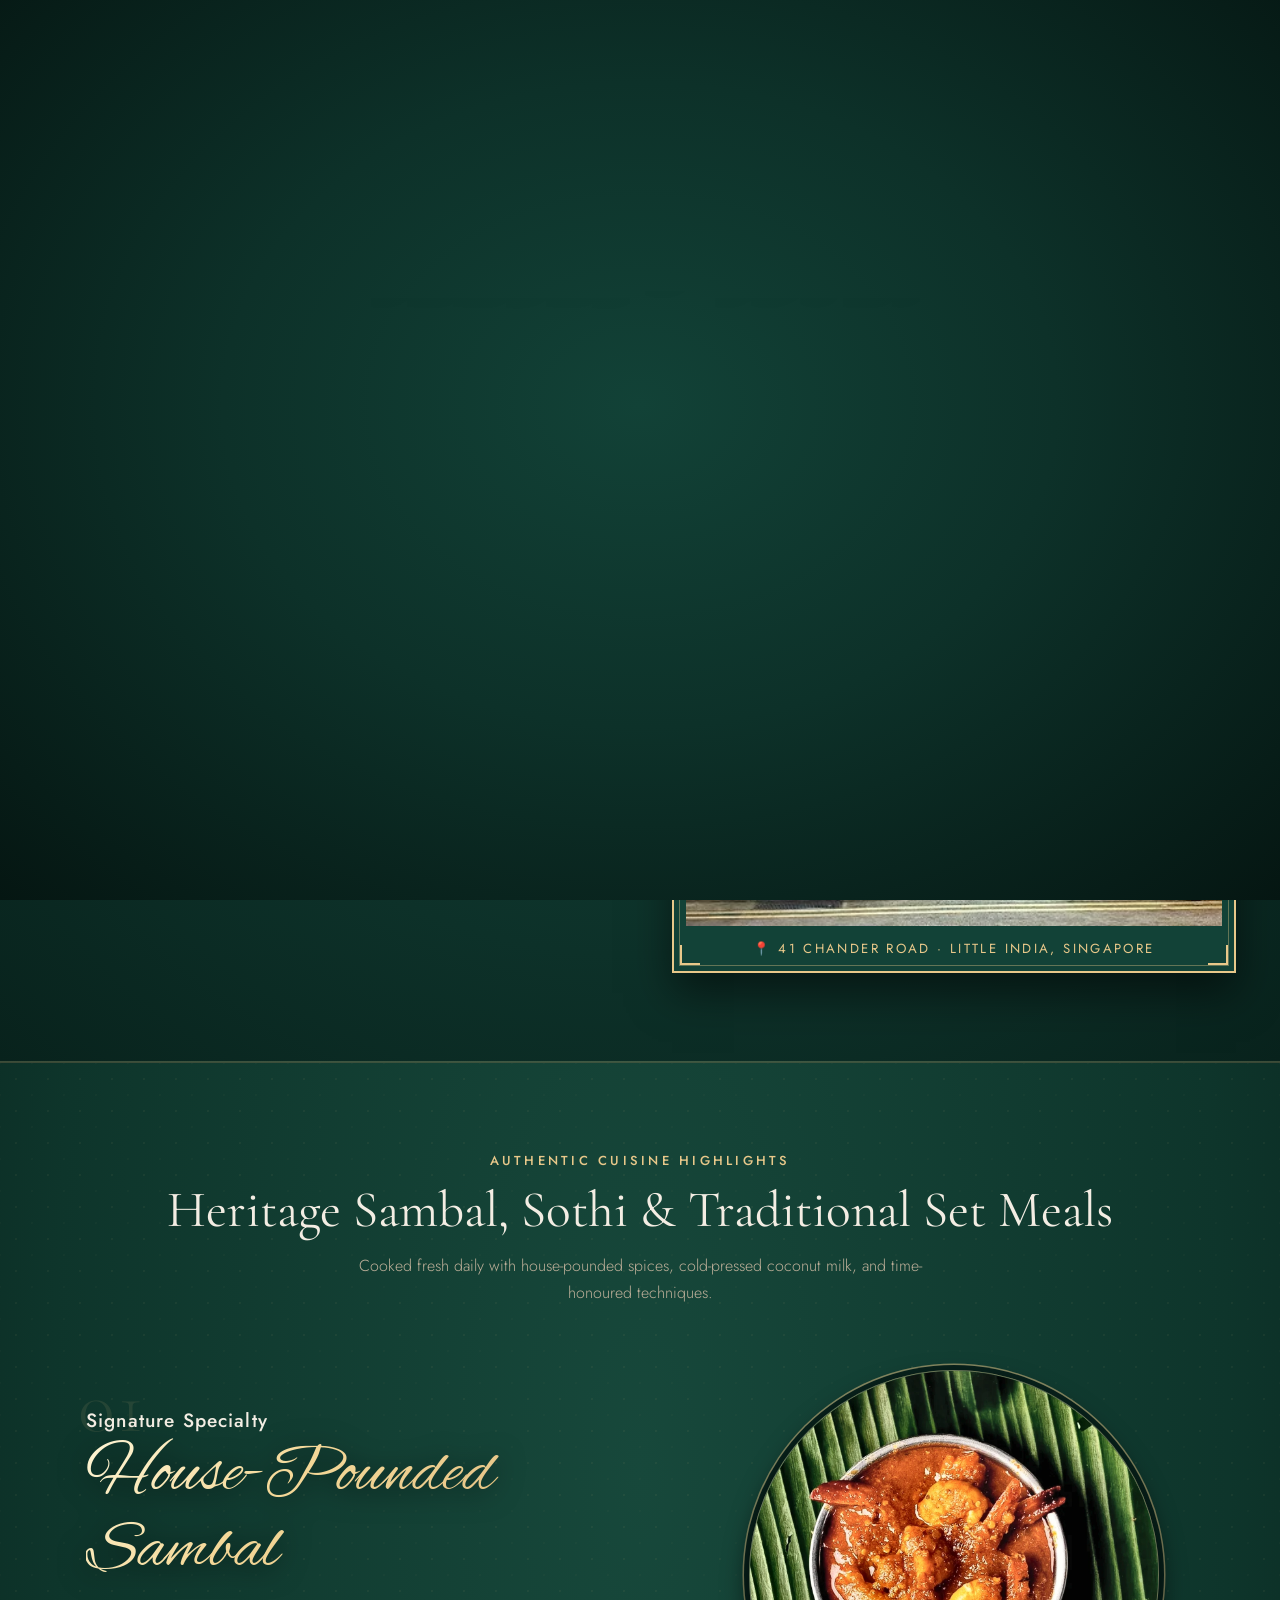
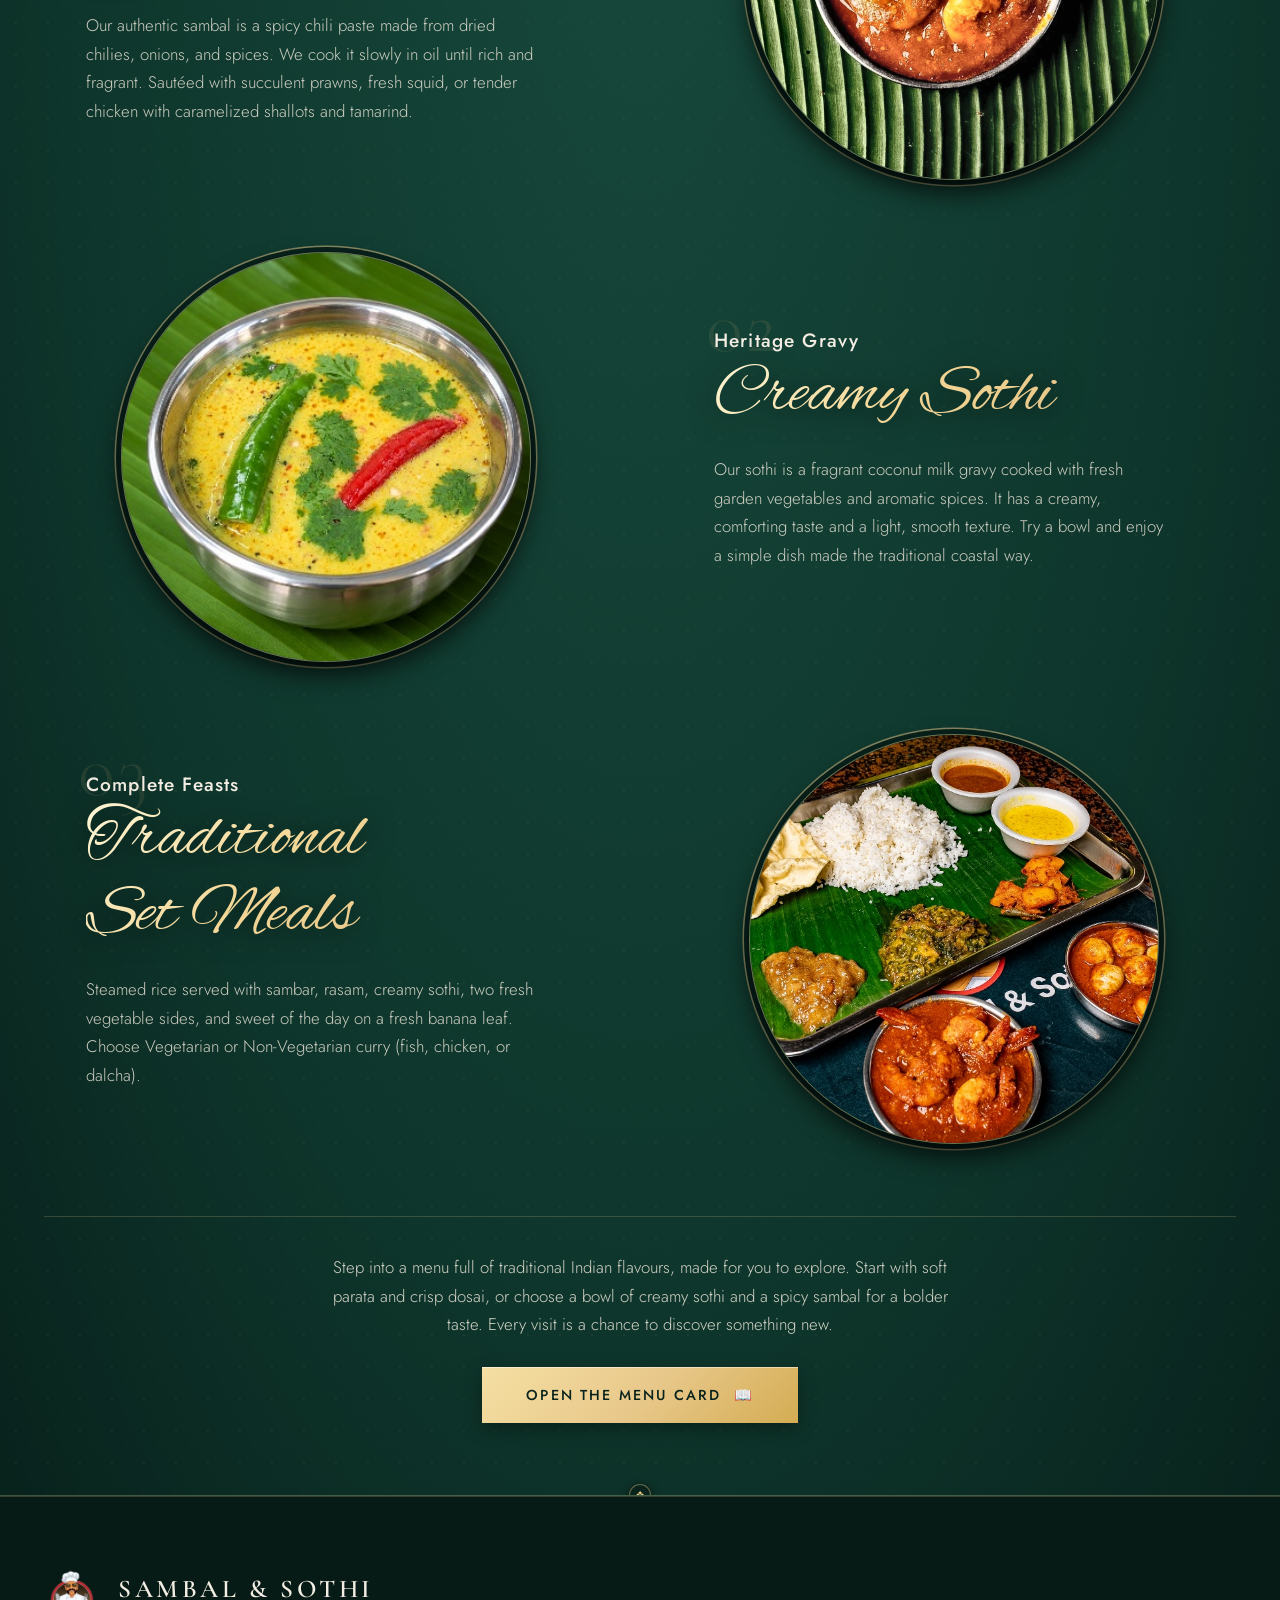
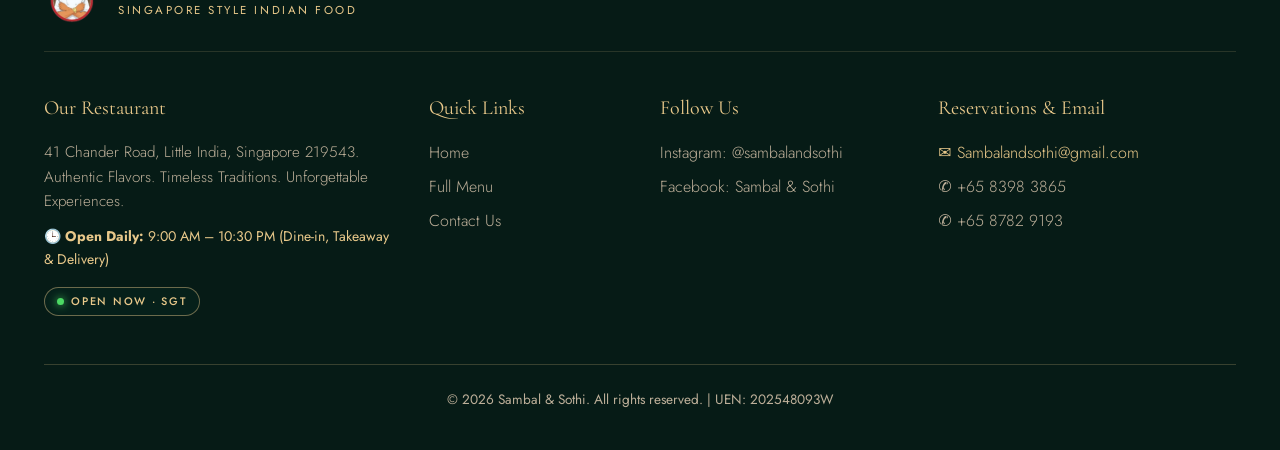
==== commit 0d6ff53e: "feat(preloader): refine banana leaf preloader - remove middle gold branch and seat official chef sea" ====
--- a/about.html
+++ b/about.html
@@ -14,9 +14,8 @@
   <script>window.SS_THEME_URI = window.location.origin;</script>
   <style id="ss-preloader-critical-css">
 /* =========================================================
-   SAMBAL & SOTHI — ORGANIC BANANA LEAF PRELOADER & GOLD IRIS
-   Botanical Vazhai Ilai with natural curved shoulder & stem,
-   flowing golden veins, royal chef medallion, and gold iris bloom
+   SAMBAL & SOTHI — BOTANICAL BANANA LEAF PRELOADER & GOLD IRIS
+   Fine gold contour and lateral veins, royal chef seal, zero center branch
    ========================================================= */
 * { box-sizing: border-box; }
 
@@ -27,7 +26,7 @@
 #ss-preloader {
   --bg: #0D3129;
   --bg-deep: #051612;
-  --bg-card: #134538;
+  --bg-card: #124237;
   --ink: #F3EDE3;
   --muted: #BDAF99;
   --sub: #D6CBB8;
@@ -38,17 +37,31 @@
   --sans: 'Jost', system-ui, -apple-system, sans-serif;
   --ease: cubic-bezier(.76,0,.24,1);
   --soft: cubic-bezier(.2,.7,.2,1);
-  --word-size: clamp(30px, 4.8vw, 54px);
+  --s: 1;
+  --cx: 50vw;
+  --cy: 50vh;
+  --r: 0px;
+  --word-size: clamp(28px, 4.4vw, 50px);
+  --dw: .12s;
+  --dr: 1.85s;
+  --dt: 1.95s;
+  --ds: 1.55s;
   position: fixed !important;
   inset: 0 !important;
   z-index: 100000 !important;
   display: grid !important;
   place-items: center !important;
   color: var(--ink);
-  background: radial-gradient(ellipse at 50% 45%, var(--bg-card) 0%, var(--bg) 48%, var(--bg-deep) 100%) !important;
+  background: radial-gradient(ellipse at 50% 45%, var(--bg-card) 0%, var(--bg) 46%, var(--bg-deep) 100%) !important;
   overflow: hidden !important;
   pointer-events: auto;
 }
+#ss-preloader.is-quick { --s: .55; }
+#ss-preloader.is-iris {
+  -webkit-mask-image: radial-gradient(circle at var(--cx) var(--cy), transparent var(--r), #000 calc(var(--r) + 1px)) !important;
+          mask-image: radial-gradient(circle at var(--cx) var(--cy), transparent var(--r), #000 calc(var(--r) + 1px)) !important;
+}
+#ss-preloader.is-done { display: none !important; }
 
 .ss-c {
   display: flex !important;
@@ -62,21 +75,21 @@
 
 /* Wordmark */
 .ss-word {
-  margin: 0 0 18px 0 !important;
+  margin: 0 0 24px 0 !important;
   font-family: var(--serif) !important;
   font-size: var(--word-size) !important;
   font-weight: 500 !important;
   line-height: 1 !important;
   text-transform: uppercase !important;
-  letter-spacing: .24em !important;
-  padding-left: .24em !important;
+  letter-spacing: .22em !important;
+  padding-left: .22em !important;
   display: flex !important;
   align-items: flex-end !important;
   justify-content: center !important;
   gap: .3em !important;
   white-space: nowrap !important;
   color: var(--ink) !important;
-  text-shadow: 0 4px 24px rgba(0,0,0,0.5) !important;
+  text-shadow: 0 4px 20px rgba(0,0,0,0.5) !important;
 }
 .ss-word .w, .ss-word .amp { display: inline-flex !important; }
 .ss-word .amp {
@@ -91,180 +104,194 @@
 .ss-ch { display: inline-block !important; overflow: hidden !important; padding-bottom: .08em !important; margin-bottom: -.08em !important; }
 .ss-ch > i {
   display: inline-block !important; font-style: inherit !important;
-  animation: ss-rise 0.75s var(--ease) calc(0.04s + var(--i) * 22ms) backwards !important;
+  animation: ss-rise calc(0.9s * var(--s)) var(--ease) calc((var(--dw) + var(--i) * 32ms) * var(--s)) backwards !important;
   transition: transform .55s cubic-bezier(.6,0,.4,1) calc(var(--i) * 16ms) !important;
 }
 
-/* Organic Banana Leaf */
+/* Banana leaf container */
 .ss-leaf {
   position: relative !important;
-  width: min(560px, 94vw) !important;
+  width: min(480px, 92vw) !important;
   margin: 0 auto !important;
-  filter: drop-shadow(0 16px 36px rgba(0, 0, 0, 0.55)) !important;
+  filter: drop-shadow(0 14px 32px rgba(0, 0, 0, 0.55)) !important;
 }
 .ss-leaf svg {
-  display: block !important; width: 100% !important; height: auto !important; overflow: visible !important;
+  display: block !important;
+  width: 100% !important;
+  height: auto !important;
+  overflow: visible !important;
 }
 .ss-leaf .lf-unfurl {
-  transform-origin: 280px 115px !important;
-  animation: ss-unfurl 1.15s var(--soft) 0.05s backwards !important;
+  transform-origin: 200px 75px !important;
+  animation: ss-unfurl calc(1.35s * var(--s)) var(--soft) calc(0.2s * var(--s)) backwards !important;
 }
 .ss-leaf .lf-exit {
-  transform-origin: 280px 115px !important;
+  transform-origin: 200px 75px !important;
   transition: transform .55s var(--ease), opacity .45s ease !important;
 }
 
-/* Emerald Gradient Body */
+/* Lush Emerald Gradient Leaf Body */
 .ss-leaf .lf-fill {
-  fill: url(#ss-banana-leaf-grad);
+  fill: url(#ss-banana-leaf-grad) !important;
   opacity: 0;
-  animation: ss-show 0.8s ease 0.15s forwards;
-}
-
-/* Golden Rim Outline */
+  animation: ss-show calc(0.9s * var(--s)) ease calc(0.25s * var(--s)) forwards;
+}
+
+/* Golden Perimeter Rim */
 .ss-leaf .ln {
   fill: none;
   stroke: var(--gold);
-  stroke-width: 1.6;
+  stroke-width: 1.4;
   stroke-linecap: round;
   stroke-linejoin: round;
-  stroke-dasharray: 1300;
-  stroke-dashoffset: 1300;
-  animation: ss-draw-outline 1.1s var(--ease) 0.08s forwards;
-}
-
-/* Central Midrib Stem */
-.ss-leaf .ln.mid {
-  stroke-width: 3;
-  stroke: url(#ss-gold-stem-grad);
-  stroke-dasharray: 600;
-  stroke-dashoffset: 600;
-  animation: ss-draw-mid 1.0s var(--ease) 0.04s forwards;
-}
-
-/* Natural Curving Stalk */
+  stroke-dasharray: 1;
+  stroke-dashoffset: 1;
+  animation: ss-draw calc(1.2s * var(--s)) var(--ease) calc(0.35s * var(--s)) forwards;
+}
+
+/* Natural Curving Stalk at Base */
 .ss-leaf .ln.stem {
-  stroke-width: 4.5;
+  stroke-width: 2.8;
   stroke: var(--gold);
   stroke-linecap: round;
-  stroke-dasharray: 70;
-  stroke-dashoffset: 70;
-  animation: ss-draw-stem 0.35s var(--ease) 0.02s forwards;
-}
-
-/* Flowing Lateral Veins */
+  stroke-dasharray: 1;
+  stroke-dashoffset: 1;
+  animation: ss-draw calc(0.4s * var(--s)) var(--ease) calc(0.2s * var(--s)) forwards;
+}
+
+/* Radiant Lateral Veins */
 .ss-leaf .vein {
   fill: none;
   stroke: var(--gold);
-  stroke-width: 1.05;
-  opacity: 0.72;
+  stroke-width: 0.85;
+  opacity: 0.65;
   stroke-linecap: round;
-  stroke-dasharray: 150;
-  stroke-dashoffset: 150;
-  animation: ss-draw-vein 0.45s var(--soft) calc(0.18s + var(--k) * 16ms) forwards;
-}
-
-/* Botanical Sheen */
-.ss-leaf .leaf-sheen {
-  fill: none;
-  stroke: rgba(232, 200, 138, 0.2);
-  stroke-width: 24;
-  stroke-linecap: round;
-  opacity: 0;
-  animation: ss-show 0.8s ease 0.35s forwards;
-}
-
-/* Chef Seal Medallion */
+  stroke-dasharray: 1;
+  stroke-dashoffset: 1;
+  animation: ss-draw calc(0.45s * var(--s)) var(--soft) calc((0.7s + var(--k) * 20ms) * var(--s)) forwards;
+}
+
+/* Royal Chef Seal Medallion: Centered & Seated on Leaf */
 .ss-seal.on-leaf {
-  position: absolute;
-  left: 49%;
-  top: 48%;
-  transform: translate(-50%, -50%);
-  width: 72px;
-  aspect-ratio: 215 / 253;
-  animation: ss-seal-leaf 0.75s var(--soft) 0.5s backwards;
-  transition: opacity .4s ease, transform .5s var(--ease);
+  position: absolute !important;
+  left: 50.0% !important;
+  top: 48.0% !important;
+  margin: 0 !important;
+  width: 68px !important;
+  aspect-ratio: 215 / 253 !important;
+  transform: translate(-51.6%, -59.3%) !important;
+  animation: ss-seal-leaf calc(0.85s * var(--s)) var(--soft) calc(var(--ds) * var(--s)) backwards !important;
+  transition: opacity .4s ease, transform .5s var(--ease) !important;
+}
+.ss-seal-ring {
+  position: absolute !important;
+  inset: 0 !important;
+  width: 100% !important;
+  height: 100% !important;
+  overflow: visible !important;
+}
+.ss-seal-ring .ring {
+  fill: none !important;
+  stroke: var(--gold) !important;
+  stroke-width: 2.2 !important;
+  stroke-dasharray: 1;
+  stroke-dashoffset: 1;
+  filter: drop-shadow(0 0 5px rgba(232, 200, 138, 0.45)) !important;
+  animation: ss-draw calc(0.9s * var(--s)) var(--ease) calc((var(--ds) - .05s) * var(--s)) forwards !important;
 }
 .ss-seal img {
-  position: relative; width: 100%; height: 100%; object-fit: contain;
-  display: block; filter: drop-shadow(0 4px 12px rgba(0, 0, 0, .55));
-}
-.ss-seal-ring {
-  position: absolute; inset: -5px; width: calc(100% + 10px); height: calc(100% + 10px);
-  overflow: visible;
-}
-.ss-seal-ring .disc {
-  fill: #08201A; stroke: var(--gold); stroke-width: 2;
-  filter: drop-shadow(0 6px 18px rgba(0,0,0,0.65));
-}
-.ss-seal-ring .bezel {
-  fill: none; stroke: var(--gold); stroke-width: 1; stroke-dasharray: 4 3; opacity: 0.75;
-}
-.ss-seal-ring .ring {
-  fill: none; stroke: var(--gold-light); stroke-width: 1.2;
-  stroke-dasharray: 600; stroke-dashoffset: 600;
-  animation: ss-draw-ring 0.8s var(--ease) 0.5s forwards;
+  position: relative !important;
+  width: 100% !important;
+  height: 100% !important;
+  object-fit: contain !important;
+  display: block !important;
+  filter: drop-shadow(0 4px 14px rgba(0,0,0,0.65)) !important;
 }
 .ss-mono {
-  width: 100%; height: 100%; display: grid; place-items: center;
-  font-family: var(--serif); font-style: italic; font-size: 22px; color: var(--gold);
+  width: 100% !important;
+  height: 100% !important;
+  display: grid !important;
+  place-items: center !important;
+  font-family: var(--serif) !important;
+  font-style: italic !important;
+  font-size: 20px !important;
+  color: var(--gold) !important;
 }
 
 /* Rule and Subtitle */
 .ss-rule {
-  width: 52px !important; height: 1px !important;
+  width: 48px !important;
+  height: 1px !important;
   background: linear-gradient(90deg, transparent, var(--gold-line), transparent) !important;
   margin: 24px 0 14px !important;
-  animation: ss-grow 0.75s var(--ease) 0.65s backwards !important;
+  animation: ss-grow calc(0.8s * var(--s)) var(--ease) calc(var(--dr) * var(--s)) backwards !important;
+  transition: transform .45s var(--ease), opacity .4s !important;
 }
 .ss-tag {
-  margin: 0 !important; font-family: var(--sans) !important; font-size: 11px !important; font-weight: 400 !important;
-  letter-spacing: .36em !important; padding-left: .36em !important; text-transform: uppercase !important; color: var(--sub) !important;
-  animation: ss-fade 0.75s ease 0.75s backwards !important;
+  margin: 0 !important;
+  font-family: var(--sans) !important;
+  font-size: 11px !important;
+  font-weight: 400 !important;
+  letter-spacing: .35em !important;
+  padding-left: .35em !important;
+  text-transform: uppercase !important;
+  color: var(--sub) !important;
+  animation: ss-fade calc(0.8s * var(--s)) ease calc(var(--dt) * var(--s)) backwards !important;
+  transition: opacity .4s !important;
 }
 
 /* Footer Info */
 .ss-foot {
-  position: absolute !important; left: 0 !important; right: 0 !important; bottom: 0 !important;
-  display: flex !important; justify-content: space-between !important; align-items: flex-end !important; gap: 16px !important;
+  position: absolute !important;
+  left: 0 !important;
+  right: 0 !important;
+  bottom: 0 !important;
+  display: flex !important;
+  justify-content: space-between !important;
+  align-items: flex-end !important;
+  gap: 16px !important;
   padding: 0 clamp(16px, 4vw, 48px) clamp(18px, 4vh, 36px) !important;
-  font-family: var(--sans) !important; font-size: 10.5px !important; line-height: 1.6 !important;
-  letter-spacing: .26em !important; text-transform: uppercase !important; color: var(--muted) !important;
-  animation: ss-fade 0.9s ease 0.15s backwards !important;
+  font-family: var(--sans) !important;
+  font-size: 10.5px !important;
+  line-height: 1.6 !important;
+  letter-spacing: .26em !important;
+  text-transform: uppercase !important;
+  color: var(--muted) !important;
+  animation: ss-fade 1.1s ease calc(0.2s * var(--s)) backwards !important;
+  transition: opacity .4s !important;
 }
 .ss-foot .gold { color: var(--gold) !important; }
+
+/* Circular Iris Bloom Edge */
+.ss-edge {
+  position: fixed !important;
+  left: 0 !important;
+  top: 0 !important;
+  width: 0 !important;
+  height: 0 !important;
+  box-sizing: border-box !important;
+  border: 1.5px solid var(--gold) !important;
+  border-radius: 50% !important;
+  opacity: 0 !important;
+  pointer-events: none !important;
+  box-shadow: 0 0 45px rgba(0,0,0,.5) !important;
+}
+#ss-preloader.is-iris .ss-edge { opacity: 1 !important; }
 
 /* Exit states */
 #ss-preloader.is-out .ss-ch > i { transform: translateY(-115%) !important; }
 #ss-preloader.is-out .ss-rule { transform: scaleX(0) !important; }
 #ss-preloader.is-out .ss-tag, #ss-preloader.is-out .ss-foot { opacity: 0 !important; }
 #ss-preloader.is-out .lf-exit { transform: scaleY(.08) !important; opacity: 0 !important; }
-#ss-preloader.is-out .ss-seal.on-leaf { transform: translate(-49%, -48%) scale(.85) !important; opacity: 0 !important; }
-
-/* Iris Aperture */
-.ss-edge {
-  position: fixed !important; left: 0 !important; top: 0 !important; width: 0 !important; height: 0 !important;
-  box-sizing: border-box !important; border: 1.6px solid var(--gold) !important; border-radius: 50% !important;
-  opacity: 0 !important; pointer-events: none !important; box-shadow: 0 0 50px rgba(0,0,0,.5) !important;
-}
-#ss-preloader.is-iris {
-  -webkit-mask-image: radial-gradient(circle at var(--cx) var(--cy), transparent var(--r), #000 calc(var(--r) + 1px)) !important;
-          mask-image: radial-gradient(circle at var(--cx) var(--cy), transparent var(--r), #000 calc(var(--r) + 1px)) !important;
-}
-#ss-preloader.is-iris .ss-edge { opacity: 1 !important; }
-#ss-preloader.is-done { display: none !important; }
+#ss-preloader.is-out .ss-seal.on-leaf { transform: translate(-51.6%, -59.3%) scale(.85) !important; opacity: 0 !important; }
 
 @keyframes ss-rise { from { transform: translateY(115%); } }
 @keyframes ss-grow { from { transform: scaleX(0); } }
 @keyframes ss-fade { from { opacity: 0; } }
 @keyframes ss-show { from { opacity: 0; } to { opacity: 1; } }
-@keyframes ss-unfurl { from { transform: scaleY(.15) scaleX(.92); opacity: 0.3; } }
-@keyframes ss-draw-outline { to { stroke-dashoffset: 0; } }
-@keyframes ss-draw-mid { to { stroke-dashoffset: 0; } }
-@keyframes ss-draw-stem { to { stroke-dashoffset: 0; } }
-@keyframes ss-draw-vein { to { stroke-dashoffset: 0; } }
-@keyframes ss-draw-ring { to { stroke-dashoffset: 0; } }
-@keyframes ss-seal-leaf { from { opacity: 0; transform: translate(-49%, -44%) scale(.75); } }
+@keyframes ss-draw { to { stroke-dashoffset: 0; } }
+@keyframes ss-unfurl { from { transform: scaleY(.15) scaleX(.93); opacity: 0.35; } }
+@keyframes ss-seal-leaf { from { opacity: 0; transform: translate(-51.6%, -52%) scale(.75); } }
 
 /* Mobile Drawer Fix */
 .mobile-nav.active {
@@ -276,8 +303,8 @@
 @media (max-width: 520px) {
   .ss-word { letter-spacing: .15em !important; font-size: 28px !important; }
   .ss-tag { font-size: 9.5px !important; letter-spacing: .25em !important; }
-  .ss-seal.on-leaf { width: 58px !important; }
-  .ss-leaf { width: 94vw !important; }
+  .ss-seal.on-leaf { width: 56px !important; }
+  .ss-leaf { width: 92vw !important; }
   .ss-street, .ss-hours-label { display: none !important; }
   .ss-foot { font-size: 9.5px !important; letter-spacing: .2em !important; }
 }
@@ -292,97 +319,100 @@
 <body>
   <div class="bg-grain"></div>
   <!-- Royal Organic Banana Leaf Preloader & Gold Iris Aperture -->
-  <div id="ss-preloader" aria-hidden="true" data-min="2100">
+  <div id="ss-preloader" aria-hidden="true" data-min="2400">
     <div class="ss-c">
       <h2 class="ss-word"><span class="w">Sambal</span><span class="amp">&amp;</span><span class="w">Sothi</span></h2>
       
       <div class="ss-leaf">
-        <svg viewBox="0 0 560 240">
+        <svg viewBox="0 0 400 150">
           <defs>
             <linearGradient id="ss-banana-leaf-grad" x1="0%" y1="0%" x2="100%" y2="100%">
-              <stop offset="0%" stop-color="#124637" stop-opacity="0.92"/>
+              <stop offset="0%" stop-color="#124637" stop-opacity="0.94"/>
               <stop offset="35%" stop-color="#216D54" stop-opacity="0.98"/>
-              <stop offset="70%" stop-color="#1A5844" stop-opacity="0.94"/>
+              <stop offset="70%" stop-color="#1A5844" stop-opacity="0.95"/>
               <stop offset="100%" stop-color="#0D3529" stop-opacity="0.96"/>
             </linearGradient>
-            <linearGradient id="ss-gold-stem-grad" x1="0%" y1="0%" x2="100%" y2="0%">
-              <stop offset="0%" stop-color="#E8C88A"/>
-              <stop offset="50%" stop-color="#FFF2D6"/>
-              <stop offset="100%" stop-color="#D4AF37"/>
-            </linearGradient>
             <clipPath id="ss-leaf-clip">
-              <path d="M 76 126 C 80 88, 115 48, 185 34 C 265 20, 375 28, 455 58 C 498 76, 524 98, 526 122 C 525 130, 508 152, 465 178 C 395 214, 285 224, 195 214 C 125 206, 82 165, 76 126 Z"/>
+              <path d="M32 79 C92 20 282 6 390 72 C286 140 104 140 32 83 Z"/>
             </clipPath>
           </defs>
           <g class="lf-exit">
             <g class="lf-unfurl">
               <!-- Lush Botanical Leaf Body -->
-              <path class="lf-fill" d="M 76 126 C 80 88, 115 48, 185 34 C 265 20, 375 28, 455 58 C 498 76, 524 98, 526 122 C 525 130, 508 152, 465 178 C 395 214, 285 224, 195 214 C 125 206, 82 165, 76 126 Z"/>
-              
-              <!-- Flowing Lateral Veins (Clipped inside natural leaf boundary) -->
+              <path class="lf-fill" d="M32 79 C92 20 282 6 390 72 C286 140 104 140 32 83 Z"/>
+
+              <!-- Flowing Lateral Veins Clipped Inside Natural Leaf Body -->
               <g clip-path="url(#ss-leaf-clip)">
-                <path class="vein" style="--k:0" d="M 97.5 124.4 Q 107.5 91.3 126.3 62.1"/>
-              <path class="vein" style="--k:1" d="M 97.5 124.4 Q 107.5 163.3 122.2 197.7"/>
-              <path class="vein" style="--k:2" d="M 116.4 123.1 Q 126.4 81.9 145.9 45.5"/>
-              <path class="vein" style="--k:3" d="M 116.4 123.1 Q 126.4 168.7 141.7 209.3"/>
-              <path class="vein" style="--k:4" d="M 135.3 121.6 Q 145.3 76.1 165.4 35.6"/>
-              <path class="vein" style="--k:5" d="M 135.3 121.6 Q 145.3 170.3 161.2 213.8"/>
-              <path class="vein" style="--k:6" d="M 154.2 120.1 Q 164.2 72.3 185.0 29.6"/>
-              <path class="vein" style="--k:7" d="M 154.2 120.1 Q 164.2 170.0 180.7 214.5"/>
-              <path class="vein" style="--k:8" d="M 173.1 118.5 Q 183.1 69.7 204.6 26.2"/>
-              <path class="vein" style="--k:9" d="M 173.1 118.5 Q 183.1 168.3 200.2 212.7"/>
-              <path class="vein" style="--k:10" d="M 192.0 116.9 Q 202.0 68.1 224.2 24.6"/>
-              <path class="vein" style="--k:11" d="M 192.0 116.9 Q 202.0 165.7 219.6 209.2"/>
-              <path class="vein" style="--k:12" d="M 210.9 115.2 Q 220.9 67.2 243.7 24.5"/>
-              <path class="vein" style="--k:13" d="M 210.9 115.2 Q 220.9 162.4 239.1 204.5"/>
-              <path class="vein" style="--k:14" d="M 229.8 113.4 Q 239.8 66.9 263.3 25.5"/>
-              <path class="vein" style="--k:15" d="M 229.8 113.4 Q 239.8 158.7 258.6 199.0"/>
-              <path class="vein" style="--k:16" d="M 248.7 111.8 Q 258.7 67.1 282.9 27.4"/>
-              <path class="vein" style="--k:17" d="M 248.7 111.8 Q 258.7 154.7 278.1 192.8"/>
-              <path class="vein" style="--k:18" d="M 267.6 110.2 Q 277.6 67.8 302.4 30.1"/>
-              <path class="vein" style="--k:19" d="M 267.6 110.2 Q 277.6 150.6 297.6 186.3"/>
-              <path class="vein" style="--k:20" d="M 286.5 108.8 Q 296.5 68.9 322.0 33.6"/>
-              <path class="vein" style="--k:21" d="M 286.5 108.8 Q 296.5 146.5 317.1 179.7"/>
-              <path class="vein" style="--k:22" d="M 305.4 107.7 Q 315.4 70.6 341.6 37.8"/>
-              <path class="vein" style="--k:23" d="M 305.4 107.7 Q 315.4 142.5 336.6 173.0"/>
-              <path class="vein" style="--k:24" d="M 324.3 106.9 Q 334.3 72.7 361.2 42.6"/>
-              <path class="vein" style="--k:25" d="M 324.3 106.9 Q 334.3 138.7 356.1 166.5"/>
-              <path class="vein" style="--k:26" d="M 343.2 106.5 Q 353.2 75.4 380.7 48.1"/>
-              <path class="vein" style="--k:27" d="M 343.2 106.5 Q 353.2 135.3 375.5 160.3"/>
-              <path class="vein" style="--k:28" d="M 362.1 106.6 Q 372.1 78.6 400.3 54.3"/>
-              <path class="vein" style="--k:29" d="M 362.1 106.6 Q 372.1 132.3 395.0 154.5"/>
-              <path class="vein" style="--k:30" d="M 381.0 107.2 Q 391.0 82.4 419.9 61.1"/>
-              <path class="vein" style="--k:31" d="M 381.0 107.2 Q 391.0 129.8 414.5 149.1"/>
-              <path class="vein" style="--k:32" d="M 399.9 108.3 Q 409.9 86.8 439.5 68.5"/>
-              <path class="vein" style="--k:33" d="M 399.9 108.3 Q 409.9 127.8 434.0 144.3"/>
-              <path class="vein" style="--k:34" d="M 418.8 109.9 Q 428.8 91.7 459.0 76.4"/>
-              <path class="vein" style="--k:35" d="M 418.8 109.9 Q 428.8 126.3 453.5 140.0"/>
-              <path class="vein" style="--k:36" d="M 437.7 111.9 Q 447.7 97.1 478.6 84.9"/>
-              <path class="vein" style="--k:37" d="M 437.7 111.9 Q 447.7 125.4 473.0 136.2"/>
-              <path class="vein" style="--k:38" d="M 456.6 114.5 Q 466.6 102.9 498.2 93.7"/>
-              <path class="vein" style="--k:39" d="M 456.6 114.5 Q 466.6 124.9 492.5 133.0"/>
-              <path class="vein" style="--k:40" d="M 475.5 117.4 Q 485.5 109.0 517.7 102.9"/>
-              <path class="vein" style="--k:41" d="M 475.5 117.4 Q 485.5 124.8 512.0 130.2"/>
-              <path class="vein" style="--k:42" d="M 494.4 120.5 Q 504.4 115.4 522.0 112.2"/>
-              <path class="vein" style="--k:43" d="M 494.4 120.5 Q 504.4 125.1 522.0 127.8"/>
-                <!-- Organic luster sheen highlight -->
-                <path class="leaf-sheen" d="M 32 142 C 60 136, 160 114, 300 110 C 420 108, 485 116, 526 122"/>
+                <path class="vein" pathLength="1" style="--k:0" d="M45.8 77.5 Q57.7 66.1 63.5 57.8"/>
+                <path class="vein" pathLength="1" style="--k:0" d="M45.8 77.5 Q57.4 90.6 63.1 100.7"/>
+                <path class="vein" pathLength="1" style="--k:1" d="M58.3 76.5 Q69.7 63.1 75.1 52.7"/>
+                <path class="vein" pathLength="1" style="--k:1" d="M58.3 76.5 Q69.7 92.4 75.1 105.3"/>
+                <path class="vein" pathLength="1" style="--k:2" d="M70.3 75.7 Q81.9 60.4 87.5 48.1"/>
+                <path class="vein" pathLength="1" style="--k:2" d="M70.3 75.7 Q81.7 93.9 87.0 109.1"/>
+                <path class="vein" pathLength="1" style="--k:3" d="M81.7 74.9 Q93.4 58.2 99.0 44.5"/>
+                <path class="vein" pathLength="1" style="--k:3" d="M81.7 74.9 Q93.6 95.2 99.5 112.5"/>
+                <path class="vein" pathLength="1" style="--k:4" d="M94.1 74.2 Q105.6 56.2 111.1 41.2"/>
+                <path class="vein" pathLength="1" style="--k:4" d="M94.1 74.2 Q105.5 96.1 110.9 115.0"/>
+                <path class="vein" pathLength="1" style="--k:5" d="M105.9 73.5 Q117.8 54.4 123.7 38.4"/>
+                <path class="vein" pathLength="1" style="--k:5" d="M105.9 73.5 Q117.7 96.9 123.4 117.3"/>
+                <path class="vein" pathLength="1" style="--k:6" d="M117.9 72.9 Q129.4 53.1 134.9 36.3"/>
+                <path class="vein" pathLength="1" style="--k:6" d="M117.9 72.9 Q129.7 97.4 135.5 119.0"/>
+                <path class="vein" pathLength="1" style="--k:7" d="M130.0 72.3 Q141.6 51.8 147.3 34.3"/>
+                <path class="vein" pathLength="1" style="--k:7" d="M130.0 72.3 Q141.4 97.8 146.9 120.3"/>
+                <path class="vein" pathLength="1" style="--k:8" d="M142.2 71.8 Q153.6 50.8 159.0 32.8"/>
+                <path class="vein" pathLength="1" style="--k:8" d="M142.2 71.8 Q153.8 98.0 159.4 121.3"/>
+                <path class="vein" pathLength="1" style="--k:9" d="M153.7 71.3 Q165.3 50.0 170.9 31.6"/>
+                <path class="vein" pathLength="1" style="--k:9" d="M153.7 71.3 Q165.4 98.1 171.2 122.0"/>
+                <path class="vein" pathLength="1" style="--k:10" d="M166.1 70.9 Q177.6 49.3 183.1 30.7"/>
+                <path class="vein" pathLength="1" style="--k:10" d="M166.1 70.9 Q177.7 98.1 183.2 122.3"/>
+                <path class="vein" pathLength="1" style="--k:11" d="M177.8 70.5 Q189.6 48.9 195.4 30.2"/>
+                <path class="vein" pathLength="1" style="--k:11" d="M177.8 70.5 Q189.5 97.9 195.2 122.3"/>
+                <path class="vein" pathLength="1" style="--k:12" d="M190.4 70.2 Q202.1 48.6 207.8 30.0"/>
+                <path class="vein" pathLength="1" style="--k:12" d="M190.4 70.2 Q201.9 97.6 207.4 121.9"/>
+                <path class="vein" pathLength="1" style="--k:13" d="M202.1 69.9 Q213.7 48.5 219.2 30.1"/>
+                <path class="vein" pathLength="1" style="--k:13" d="M202.1 69.9 Q213.9 97.1 219.6 121.3"/>
+                <path class="vein" pathLength="1" style="--k:14" d="M213.9 69.7 Q225.9 48.6 231.8 30.5"/>
+                <path class="vein" pathLength="1" style="--k:14" d="M213.9 69.7 Q225.4 96.5 230.9 120.4"/>
+                <path class="vein" pathLength="1" style="--k:15" d="M225.7 69.5 Q237.5 48.8 243.3 31.2"/>
+                <path class="vein" pathLength="1" style="--k:15" d="M225.7 69.5 Q237.5 95.8 243.2 119.1"/>
+                <path class="vein" pathLength="1" style="--k:16" d="M237.6 69.3 Q249.2 49.2 254.8 32.1"/>
+                <path class="vein" pathLength="1" style="--k:16" d="M237.6 69.3 Q249.5 94.9 255.4 117.5"/>
+                <path class="vein" pathLength="1" style="--k:17" d="M250.4 69.2 Q261.9 49.9 267.4 33.6"/>
+                <path class="vein" pathLength="1" style="--k:17" d="M250.4 69.2 Q262.0 93.9 267.6 115.6"/>
+                <path class="vein" pathLength="1" style="--k:18" d="M262.2 69.2 Q273.5 50.7 278.8 35.2"/>
+                <path class="vein" pathLength="1" style="--k:18" d="M262.2 69.2 Q274.0 92.7 279.7 113.3"/>
+                <path class="vein" pathLength="1" style="--k:19" d="M274.0 69.2 Q285.6 51.7 291.1 37.3"/>
+                <path class="vein" pathLength="1" style="--k:19" d="M274.0 69.2 Q285.9 91.4 291.7 110.7"/>
+                <path class="vein" pathLength="1" style="--k:20" d="M285.8 69.2 Q297.6 53.0 303.3 39.7"/>
+                <path class="vein" pathLength="1" style="--k:20" d="M285.8 69.2 Q297.7 90.0 303.5 107.8"/>
+                <path class="vein" pathLength="1" style="--k:21" d="M297.5 69.3 Q309.4 54.5 315.3 42.6"/>
+                <path class="vein" pathLength="1" style="--k:21" d="M297.5 69.3 Q309.4 88.4 315.2 104.5"/>
+                <path class="vein" pathLength="1" style="--k:22" d="M310.2 69.5 Q321.7 56.1 327.2 45.8"/>
+                <path class="vein" pathLength="1" style="--k:22" d="M310.2 69.5 Q321.9 86.5 327.6 100.6"/>
+                <path class="vein" pathLength="1" style="--k:23" d="M321.8 69.7 Q333.7 58.2 339.7 49.7"/>
+                <path class="vein" pathLength="1" style="--k:23" d="M321.8 69.7 Q333.7 84.5 339.7 96.2"/>
+                <path class="vein" pathLength="1" style="--k:24" d="M334.2 70.0 Q345.6 60.4 351.0 53.8"/>
+                <path class="vein" pathLength="1" style="--k:24" d="M334.2 70.0 Q345.9 82.2 351.5 91.5"/>
+                <path class="vein" pathLength="1" style="--k:25" d="M345.6 70.3 Q357.6 63.1 363.7 59.0"/>
+                <path class="vein" pathLength="1" style="--k:25" d="M345.6 70.3 Q357.3 79.8 362.9 86.3"/>
+                <path class="vein" pathLength="1" style="--k:26" d="M357.9 70.7 Q369.5 66.0 375.1 64.3"/>
+                <path class="vein" pathLength="1" style="--k:26" d="M357.9 70.7 Q369.7 76.8 375.6 79.9"/>
+                <path class="vein" pathLength="1" style="--k:27" d="M369.9 71.1 Q379.8 68.4 383.7 68.7"/>
+                <path class="vein" pathLength="1" style="--k:27" d="M369.9 71.1 Q379.5 75.0 383.1 75.8"/>
               </g>
-              
-              <!-- Outlines & Stems -->
-              <path class="ln" d="M 76 126 C 80 88, 115 48, 185 34 C 265 20, 375 28, 455 58 C 498 76, 524 98, 526 122 C 525 130, 508 152, 465 178 C 395 214, 285 224, 195 214 C 125 206, 82 165, 76 126 Z"/>
-              <path class="ln mid" d="M 32 142 C 60 136, 160 114, 300 110 C 420 108, 485 116, 526 122"/>
-              <path class="ln stem" d="M 22 144 C 38 142, 58 135, 76 126"/>
+
+              <!-- Natural Outer Perimeter Gold Outlines (NO middle gold branch!) -->
+              <path class="ln" pathLength="1" d="M32.0 79.0 C92.0 20.0 282.0 6.0 390.0 72.0"/>
+              <path class="ln" pathLength="1" d="M32.0 83.0 C104.0 140.0 286.0 140.0 390.0 72.0"/>
+              <path class="ln stem" pathLength="1" d="M 14 83 C 20 82, 26 81, 32 81"/>
             </g>
           </g>
         </svg>
 
-        <!-- Chef Seal on Leaf -->
+        <!-- Royal Chef Seal Medallion: Centered & Seated on Leaf -->
         <div class="ss-seal on-leaf">
           <svg class="ss-seal-ring" viewBox="0 0 215 253">
-            <circle class="disc" cx="107" cy="126" r="92"/>
-            <circle class="bezel" cx="107" cy="126" r="88"/>
-            <circle class="ring" cx="107" cy="126" r="84"/>
+            <circle class="ring" cx="111" cy="150" r="99" pathLength="1" transform="rotate(-90 111 150)"/>
           </svg>
           <img src="assets/img/brand-logo.png" alt="Sambal &amp; Sothi Official Chef Logo" class="ss-seal-img" onerror="this.replaceWith(Object.assign(document.createElement('div'),{className:'ss-mono',textContent:'S&S'}))">
         </div>
@@ -424,8 +454,15 @@
         }
       });
 
-      var MIN = 2100;
-      var MAX = 4200;
+      var first = true;
+      try {
+        first = sessionStorage.getItem('ss-visited') !== '1';
+        sessionStorage.setItem('ss-visited', '1');
+      } catch(e) {}
+      if (!first) pl.classList.add('is-quick');
+      var S = first ? 1 : 0.55;
+      var MIN = parseInt(pl.getAttribute('data-min') || (first ? '2400' : '1400'), 10);
+      var MAX = 4800;
       root.classList.add('ss-loading');
       var start = (typeof performance !== 'undefined' && performance.now) ? performance.now() : Date.now();
       var leaving = false;
@@ -480,17 +517,17 @@
             return;
           }
 
-          var hold = 380;
+          var hold = 420;
           setTimeout(function() {
             var seal = pl.querySelector('.ss-seal') || pl.querySelector('.ss-c');
-            var rc = seal ? seal.getBoundingClientRect() : { left: window.innerWidth / 2 - 36, top: window.innerHeight / 2 - 36, width: 72, height: 72 };
+            var rc = seal ? seal.getBoundingClientRect() : { left: window.innerWidth / 2 - 34, top: window.innerHeight / 2 - 40, width: 68, height: 80 };
             var cx = rc.left + rc.width / 2;
             var cy = rc.top + rc.height / 2;
             pl.style.setProperty('--r', '0px');
             pl.classList.add('is-iris');
             root.classList.remove('ss-loading');
 
-            iris(cx, cy, 0, farthest(cx, cy), 920, function() {
+            iris(cx, cy, 0, farthest(cx, cy), 950, function() {
               pl.classList.add('is-done');
               pl.classList.remove('is-iris');
               pl.style.display = 'none';
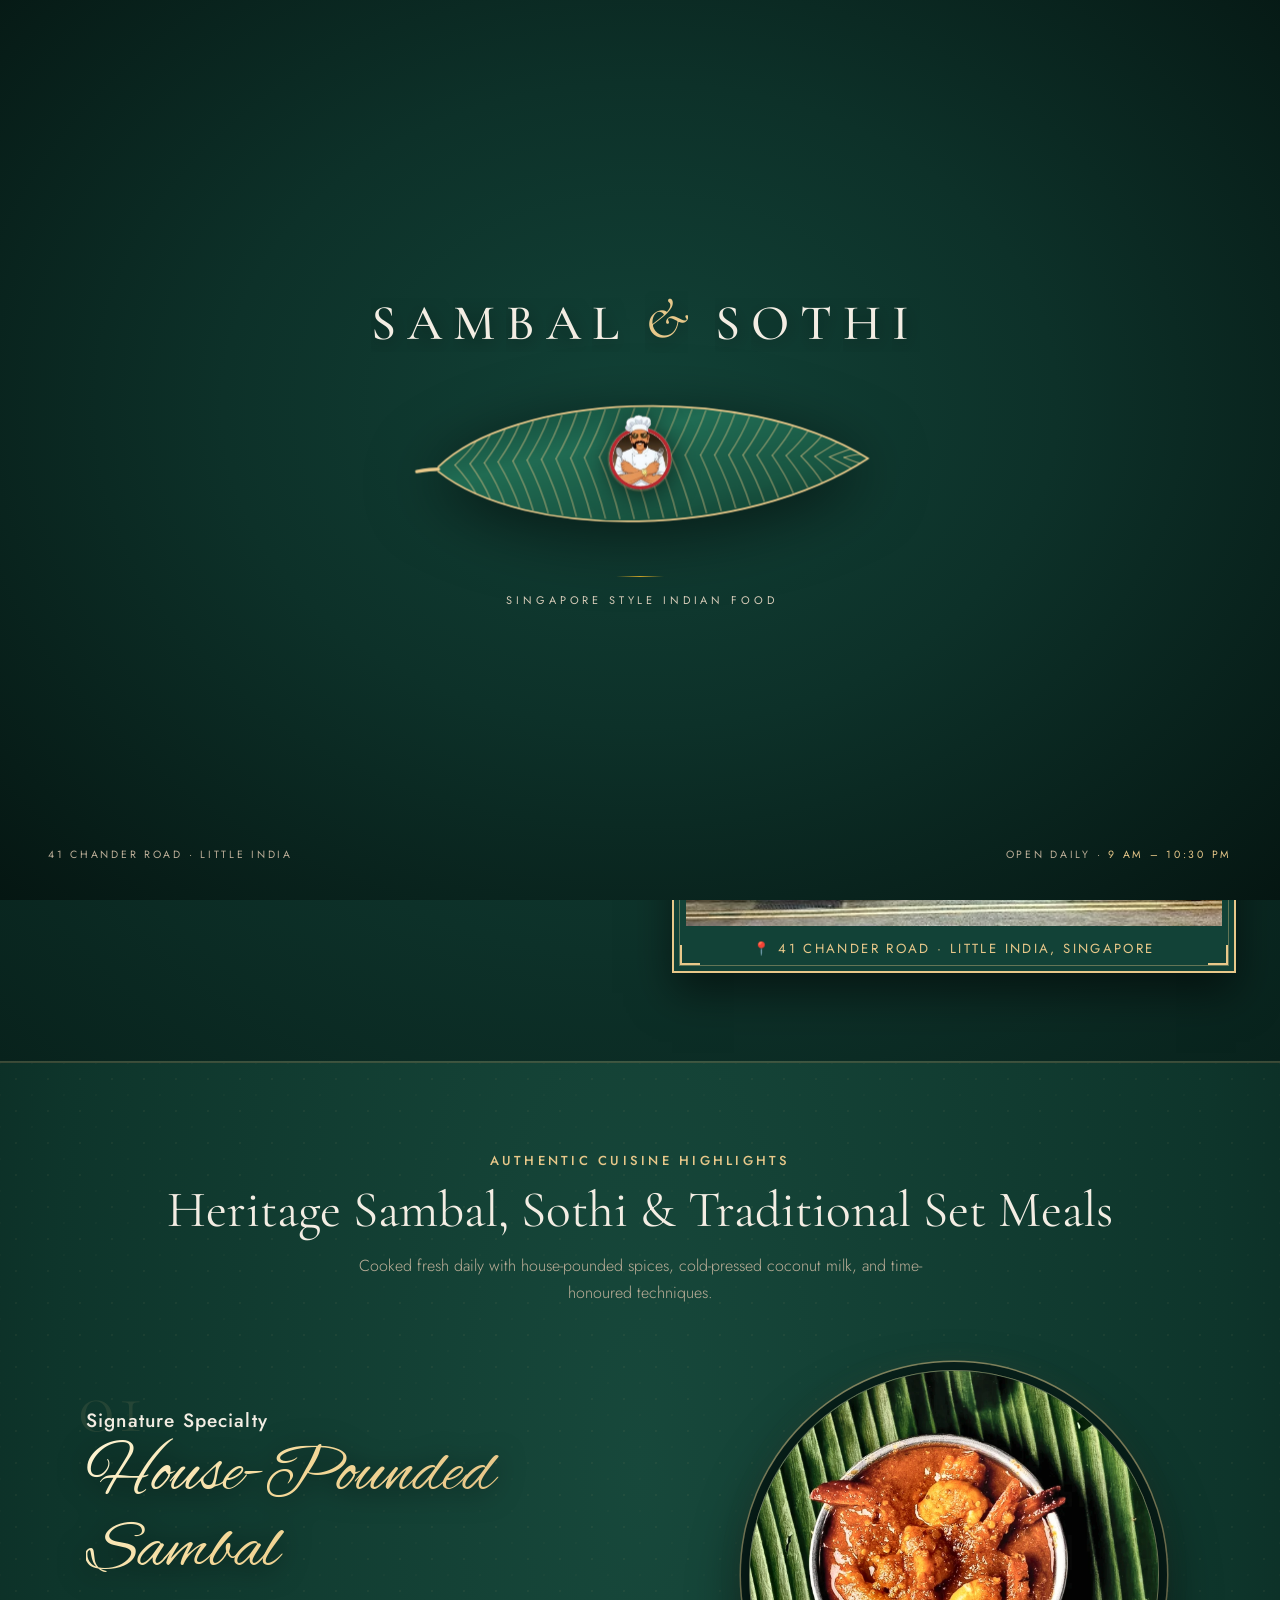
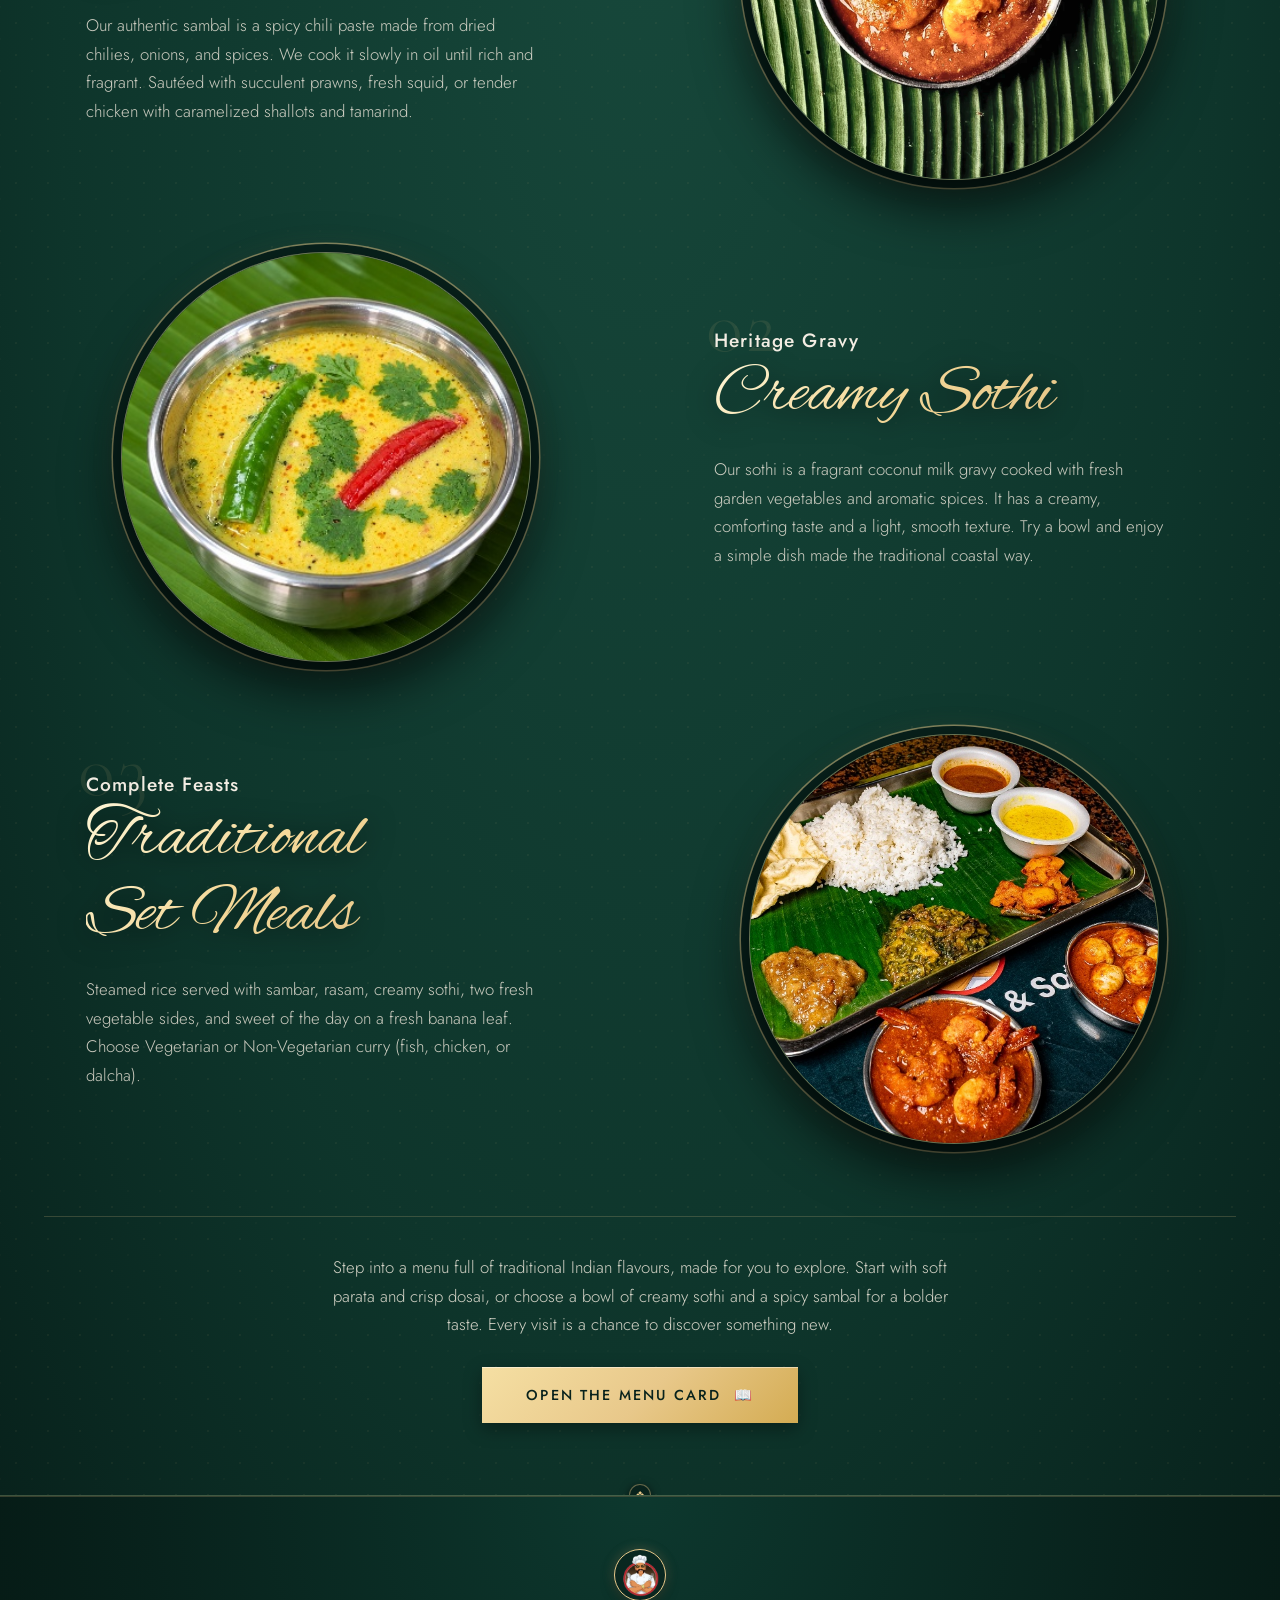
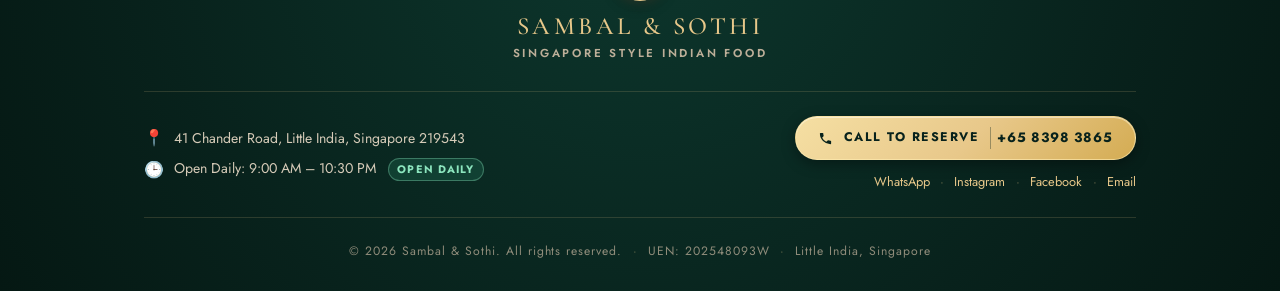
==== commit 6984eb82: "feat: streamline luxury footer, center menu book controls, and enable visible mobile call to reserve" ====
--- a/about.html
+++ b/about.html
@@ -685,51 +685,53 @@
     </section>
   </main>
 
-  <footer class="site-footer">
-    <div class="container">
-      <div class="footer-logo-box">
-        <img src="assets/img/brand-logo.png" alt="Sambal &amp; Sothi" class="footer-logo-img">
-        <div>
-          <div class="brand-name" style="font-family:var(--font-heading);font-size:1.5rem;color:var(--color-text-main);letter-spacing:0.1em;">Sambal &amp; Sothi</div>
-          <div class="brand-sub" style="font-size:0.75rem;letter-spacing:0.2em;color:var(--color-accent-gold-light);text-transform:uppercase;">SINGAPORE STYLE INDIAN FOOD</div>
-        </div>
-      </div>
-      <div class="footer-grid">
-        <div>
-          <div class="footer-heading">Our Restaurant</div>
-          <p class="section-desc" style="font-size:0.95rem;line-height:1.6;color:var(--color-text-muted);">
-            41 Chander Road, Little India, Singapore 219543.<br>
-            Authentic Flavors. Timeless Traditions. Unforgettable Experiences.
-          </p>
-          <div style="margin-top:0.75rem;color:var(--color-accent-gold-light);font-size:0.875rem;">
-            🕒 <strong>Open Daily:</strong> 9:00 AM – 10:30 PM (Dine-in, Takeaway &amp; Delivery)
-          </div>
-        </div>
-        <div>
-          <div class="footer-heading">Quick Links</div>
-          <div class="footer-links">
-            <a href="index.html">Home</a>
-            <a href="menu.html">Full Menu</a>
-            <a href="contact.html">Contact Us</a>
-          </div>
-        </div>
-        <div>
-          <div class="footer-heading">Follow Us</div>
-          <div class="footer-links">
-            <a href="https://www.instagram.com/sambalandsothi" target="_blank" rel="noopener">Instagram: @sambalandsothi</a>
-            <a href="https://www.facebook.com/sambalandsothi" target="_blank" rel="noopener">Facebook: Sambal &amp; Sothi</a>
-          </div>
-        </div>
-        <div>
-          <div class="footer-heading">Reservations &amp; Email</div>
-          <div class="footer-links">
-            <a href="mailto:Sambalandsothi@gmail.com" style="color:var(--color-accent-gold-light);">✉ Sambalandsothi@gmail.com</a>
-            <a href="tel:+6583983865">&#9990; +65 8398 3865</a>
-            <a href="tel:+6587829193">✆ +65 8782 9193</a>
-          </div>
-        </div>
-      </div>
-      <div style="margin-top:2.5rem;border-top:1px solid var(--color-border-gold);padding-top:1.5rem;text-align:center;color:var(--color-text-muted);font-size:.85rem;">© 2026 Sambal &amp; Sothi. All rights reserved. | UEN: 202548093W</div>
+    <footer class="site-footer">
+    <div class="container footer-compact-container">
+      <div class="footer-seal-wrap">
+        <a href="index.html" class="footer-seal-link" aria-label="Sambal &amp; Sothi Home">
+          <img src="assets/img/brand-logo.png" alt="Sambal &amp; Sothi Seal" class="footer-seal-emblem">
+          <span class="footer-seal-title">Sambal &amp; Sothi</span>
+          <span class="footer-seal-tag">Singapore Style Indian Food</span>
+        </a>
+      </div>
+
+      <div class="footer-concierge-row">
+        <div class="footer-info-block">
+          <div class="footer-info-item">
+            <span class="footer-info-icon">📍</span>
+            <span>41 Chander Road, Little India, Singapore 219543</span>
+          </div>
+          <div class="footer-info-item">
+            <span class="footer-info-icon">🕒</span>
+            <span>Open Daily: 9:00 AM – 10:30 PM <span class="footer-open-pill">Open Daily</span></span>
+          </div>
+        </div>
+
+        <div class="footer-actions-block">
+          <a href="tel:+6583983865" class="footer-call-reserve-btn" aria-label="Call to Reserve +65 8398 3865">
+            <svg class="footer-phone-icon" viewBox="0 0 24 24" width="16" height="16" fill="currentColor"><path d="M6.62 10.79a15.053 15.053 0 006.59 6.59l2.2-2.2a1 1 0 011.02-.24c1.12.37 2.33.57 3.57.57a1 1 0 011 1V20a1 1 0 01-1 1A17 17 0 013 4a1 1 0 011-1h3.5a1 1 0 011 1c0 1.25.2 2.45.57 3.57a1 1 0 01-.25 1.02l-2.2 2.2z"/></svg>
+            <span class="footer-btn-label">Call to Reserve</span>
+            <span class="footer-btn-phone">+65 8398 3865</span>
+          </a>
+          <div class="footer-quick-channels">
+            <a href="https://wa.me/6587829193" target="_blank" rel="noopener">WhatsApp</a>
+            <span class="footer-dot">·</span>
+            <a href="https://www.instagram.com/sambalandsothi" target="_blank" rel="noopener">Instagram</a>
+            <span class="footer-dot">·</span>
+            <a href="https://www.facebook.com/sambalandsothi" target="_blank" rel="noopener">Facebook</a>
+            <span class="footer-dot">·</span>
+            <a href="mailto:Sambalandsothi@gmail.com">Email</a>
+          </div>
+        </div>
+      </div>
+
+      <div class="footer-legal-bar">
+        <span>© 2026 Sambal &amp; Sothi. All rights reserved.</span>
+        <span class="footer-dot">·</span>
+        <span>UEN: 202548093W</span>
+        <span class="footer-dot">·</span>
+        <span>Little India, Singapore</span>
+      </div>
     </div>
   </footer>
 
--- a/assets/css/theme.css
+++ b/assets/css/theme.css
@@ -2075,30 +2075,40 @@
 }
 
 .book-turn-controls-row {
-  display: flex;
-  align-items: center;
-  justify-content: space-between;
-  gap: 0.75rem;
-  flex-wrap: wrap;
+  display: flex !important;
+  flex-direction: column !important;
+  align-items: center !important;
+  justify-content: center !important;
+  gap: 0.75rem !important;
+  width: 100% !important;
+  max-width: 600px !important;
+  margin: 0 auto 0.5rem !important;
+  text-align: center !important;
 }
 
 .book-turn-buttons {
-  display: flex;
-  gap: 0.5rem;
-  flex: 1 1 auto;
+  display: inline-flex !important;
+  align-items: center !important;
+  justify-content: center !important;
+  gap: 0.85rem !important;
+  margin: 0 auto !important;
+  width: auto !important;
 }
 
 .book-page-indicator {
-  font-family: var(--font-body);
-  font-size: 0.75rem;
-  font-weight: 500;
-  letter-spacing: 0.18em;
-  text-transform: uppercase;
-  color: var(--color-accent-gold-light);
-  white-space: nowrap;
-  padding: 0.35rem 0.65rem;
-  background: rgba(232, 200, 138, 0.1);
-  border: 1px solid var(--color-border-gold);
+  font-family: var(--font-body) !important;
+  font-size: 0.75rem !important;
+  font-weight: 600 !important;
+  letter-spacing: 0.18em !important;
+  text-transform: uppercase !important;
+  color: var(--color-accent-gold-light) !important;
+  white-space: nowrap !important;
+  padding: 0.35rem 0.85rem !important;
+  background: rgba(232, 200, 138, 0.08) !important;
+  border: 1px solid var(--color-border-gold) !important;
+  border-radius: 999px !important;
+  margin: 0 auto !important;
+  display: inline-block !important;
 }
 
 @media (max-width: 768px) {
@@ -3992,40 +4002,74 @@
   }
 
   .header-container {
-    min-height: var(--ss-header-height-mobile, 78px) !important;
-    padding: 10px var(--ss-header-gutter-mobile, 16px) !important;
-    gap: 10px !important;
+    min-height: var(--ss-header-height-mobile, 74px) !important;
+    padding: 10px 12px !important;
+    gap: 8px !important;
     flex-wrap: nowrap !important;
   }
 
   .brand-logo {
-    gap: 10px !important;
+    gap: 8px !important;
     min-width: 0 !important;
-    flex-shrink: 1 !important;
+    flex-shrink: 0 !important;
   }
 
   .logo-badge-wrapper,
   .logo-badge-img {
     width: auto !important;
-    height: var(--ss-logo-height-mobile, 46px) !important;
-    max-height: var(--ss-logo-height-mobile, 46px) !important;
+    height: 42px !important;
+    max-height: 42px !important;
   }
 
   .brand-name {
-    font-size: 20.5px !important;
-    line-height: 1.12 !important;
-    letter-spacing: 0.06em !important;
+    font-size: clamp(16px, 4.4vw, 19px) !important;
+    line-height: 1.1 !important;
+    letter-spacing: 0.04em !important;
+    white-space: nowrap !important;
   }
 
   .brand-sub {
-    font-size: 10px !important;
-    line-height: 1.25 !important;
-    letter-spacing: 0.13em !important;
-  }
-
-  /* Hide redundant top-bar phone button on mobile phones (CTA is in Hero & Hamburger Drawer) */
+    font-size: 8.5px !important;
+    line-height: 1.2 !important;
+    letter-spacing: 0.09em !important;
+    white-space: nowrap !important;
+  }
+
+  /* Mobile Call to Reserve button: Beautiful prominent gold pill right next to hamburger */
   .site-header .btn-reserve {
+    display: inline-flex !important;
+    align-items: center !important;
+    justify-content: center !important;
+    gap: 5px !important;
+    padding: 0.38rem 0.65rem !important;
+    min-height: 36px !important;
+    font-size: 11px !important;
+    font-weight: 700 !important;
+    letter-spacing: 0.08em !important;
+    text-transform: uppercase !important;
+    border-radius: 999px !important;
+    margin-left: auto !important;
+    margin-right: 4px !important;
+    flex-shrink: 0 !important;
+    white-space: nowrap !important;
+    background: linear-gradient(135deg, #F5DFA3 0%, #E8C88A 52%, #D4AC53 100%) !important;
+    color: #08221C !important;
+    box-shadow: inset 0 1px 0 rgba(255, 255, 255, 0.45), 0 3px 10px rgba(0, 0, 0, 0.3) !important;
+    border: 1px solid rgba(255, 235, 175, 0.6) !important;
+  }
+  .site-header .btn-reserve .btn-reserve-icon-svg {
+    width: 12px !important;
+    height: 12px !important;
+    display: inline-block !important;
+    fill: currentColor !important;
+  }
+  .site-header .btn-reserve .btn-reserve-text-full {
     display: none !important;
+  }
+  .site-header .btn-reserve .btn-reserve-text-short {
+    display: inline-block !important;
+    font-size: 11px !important;
+    font-weight: 700 !important;
   }
 
   .burger-btn {
@@ -4453,9 +4497,7 @@
   body {
     padding-bottom: 0 !important;
   }
-  .site-footer {
-    padding-bottom: 4.5rem !important;
-  }
+  .site-footer { padding-bottom: 2rem !important; }
   .footer-grid > div:not(:last-child) {
     padding-bottom: 1.35rem;
     border-bottom: 1px solid rgba(232, 200, 138, 0.14);
@@ -5393,3 +5435,260 @@
 
 
 
+
+/* =============================================================
+   ULTRA-LUXURY STREAMLINED SIGNATURE FOOTER & MENU CTA SYSTEM
+   ============================================================= */
+.site-footer {
+  background: radial-gradient(circle at 50% 0%, #0d382e 0%, #08221c 65%, #051813 100%) !important;
+  border-top: 1px solid var(--color-border-gold) !important;
+  padding: 3.25rem 0 1.85rem !important;
+  color: var(--color-text-main) !important;
+  position: relative !important;
+}
+
+.footer-compact-container {
+  max-width: 1040px !important;
+  margin: 0 auto !important;
+  padding: 0 1.5rem !important;
+  display: flex !important;
+  flex-direction: column !important;
+  align-items: center !important;
+  text-align: center !important;
+}
+
+.footer-seal-wrap {
+  margin-bottom: 1.75rem !important;
+}
+
+.footer-seal-link {
+  display: inline-flex !important;
+  flex-direction: column !important;
+  align-items: center !important;
+  text-decoration: none !important;
+  color: inherit !important;
+}
+
+.footer-seal-emblem {
+  width: 52px !important;
+  height: 52px !important;
+  object-fit: contain !important;
+  border-radius: 50% !important;
+  border: 1px solid var(--color-accent-gold-light) !important;
+  padding: 3px !important;
+  background: rgba(8, 34, 28, 0.7) !important;
+  box-shadow: 0 4px 14px rgba(0, 0, 0, 0.4), 0 0 12px rgba(232, 200, 138, 0.25) !important;
+  transition: transform 0.3s ease, box-shadow 0.3s ease !important;
+}
+
+.footer-seal-link:hover .footer-seal-emblem {
+  transform: scale(1.08) rotate(3deg) !important;
+  box-shadow: 0 6px 18px rgba(0, 0, 0, 0.5), 0 0 18px rgba(232, 200, 138, 0.45) !important;
+}
+
+.footer-seal-title {
+  font-family: var(--font-heading) !important;
+  font-size: 1.55rem !important;
+  font-weight: 500 !important;
+  letter-spacing: 0.14em !important;
+  color: var(--color-accent-gold-light) !important;
+  text-transform: uppercase !important;
+  margin-top: 0.65rem !important;
+  line-height: 1.15 !important;
+}
+
+.footer-seal-tag {
+  font-family: var(--font-body) !important;
+  font-size: 0.72rem !important;
+  font-weight: 600 !important;
+  letter-spacing: 0.24em !important;
+  text-transform: uppercase !important;
+  color: var(--color-text-muted) !important;
+  margin-top: 0.25rem !important;
+}
+
+.footer-concierge-row {
+  display: flex !important;
+  align-items: center !important;
+  justify-content: space-between !important;
+  width: 100% !important;
+  padding: 1.5rem 0 !important;
+  border-top: 1px solid rgba(232, 200, 138, 0.16) !important;
+  border-bottom: 1px solid rgba(232, 200, 138, 0.16) !important;
+  gap: 2rem !important;
+  flex-wrap: wrap !important;
+}
+
+.footer-info-block {
+  display: flex !important;
+  flex-direction: column !important;
+  align-items: flex-start !important;
+  text-align: left !important;
+  gap: 0.55rem !important;
+  flex: 1 1 300px !important;
+}
+
+.footer-info-item {
+  display: inline-flex !important;
+  align-items: center !important;
+  gap: 0.65rem !important;
+  font-size: 0.88rem !important;
+  line-height: 1.4 !important;
+  color: #D6CBB8 !important;
+}
+
+.footer-info-icon {
+  font-size: 1rem !important;
+  color: var(--color-accent-gold-light) !important;
+  flex-shrink: 0 !important;
+}
+
+.footer-open-pill {
+  display: inline-block !important;
+  font-size: 0.68rem !important;
+  font-weight: 700 !important;
+  letter-spacing: 0.1em !important;
+  text-transform: uppercase !important;
+  padding: 0.18rem 0.55rem !important;
+  background: rgba(33, 109, 84, 0.35) !important;
+  color: #8CE5BE !important;
+  border: 1px solid rgba(140, 229, 190, 0.35) !important;
+  border-radius: 999px !important;
+  margin-left: 0.45rem !important;
+  vertical-align: middle !important;
+}
+
+.footer-actions-block {
+  display: flex !important;
+  flex-direction: column !important;
+  align-items: flex-end !important;
+  text-align: right !important;
+  gap: 0.75rem !important;
+  flex: 1 1 300px !important;
+}
+
+.footer-call-reserve-btn {
+  display: inline-flex !important;
+  align-items: center !important;
+  justify-content: center !important;
+  gap: 0.65rem !important;
+  padding: 0.65rem 1.4rem !important;
+  background: linear-gradient(135deg, #F5DFA3 0%, #E8C88A 52%, #D4AC53 100%) !important;
+  color: #08221C !important;
+  border-radius: 999px !important;
+  text-decoration: none !important;
+  font-family: var(--font-body) !important;
+  font-size: 0.85rem !important;
+  font-weight: 600 !important;
+  letter-spacing: 0.08em !important;
+  border: 1px solid rgba(255, 235, 175, 0.6) !important;
+  box-shadow: inset 0 1px 0 rgba(255, 255, 255, 0.45), 0 4px 14px rgba(0, 0, 0, 0.35) !important;
+  transition: transform 0.2s ease, box-shadow 0.2s ease, filter 0.2s ease !important;
+}
+
+.footer-call-reserve-btn:hover {
+  transform: translateY(-2px) !important;
+  filter: brightness(1.06) !important;
+  box-shadow: inset 0 1px 0 rgba(255, 255, 255, 0.6), 0 8px 22px rgba(0, 0, 0, 0.45), 0 0 16px rgba(232, 200, 138, 0.3) !important;
+  color: #051813 !important;
+}
+
+.footer-call-reserve-btn .footer-phone-icon {
+  width: 15px !important;
+  height: 15px !important;
+  fill: #08221C !important;
+  flex-shrink: 0 !important;
+}
+
+.footer-call-reserve-btn .footer-btn-label {
+  text-transform: uppercase !important;
+  letter-spacing: 0.12em !important;
+  font-size: 0.78rem !important;
+  font-weight: 700 !important;
+}
+
+.footer-call-reserve-btn .footer-btn-phone {
+  font-weight: 700 !important;
+  letter-spacing: 0.06em !important;
+  padding-left: 0.4rem !important;
+  border-left: 1px solid rgba(8, 34, 28, 0.35) !important;
+}
+
+.footer-quick-channels {
+  display: inline-flex !important;
+  align-items: center !important;
+  gap: 0.65rem !important;
+  font-size: 0.8rem !important;
+  color: var(--color-text-muted) !important;
+  flex-wrap: wrap !important;
+  justify-content: flex-end !important;
+}
+
+.footer-quick-channels a {
+  color: var(--color-accent-gold-light) !important;
+  text-decoration: none !important;
+  transition: color 0.2s ease !important;
+}
+
+.footer-quick-channels a:hover {
+  color: #FFFFFF !important;
+  text-decoration: underline !important;
+}
+
+.footer-dot {
+  color: rgba(232, 200, 138, 0.4) !important;
+}
+
+.footer-legal-bar {
+  margin-top: 1.5rem !important;
+  font-size: 0.76rem !important;
+  letter-spacing: 0.08em !important;
+  color: rgba(189, 175, 153, 0.75) !important;
+  display: inline-flex !important;
+  align-items: center !important;
+  justify-content: center !important;
+  gap: 0.65rem !important;
+  flex-wrap: wrap !important;
+}
+
+.menu-book-reserve-cta {
+  display: flex !important;
+  justify-content: center !important;
+  align-items: center !important;
+  margin: 1.75rem auto 0.75rem !important;
+  width: 100% !important;
+  text-align: center !important;
+}
+
+@media (max-width: 768px) {
+  .site-footer {
+    padding: 2.25rem 0 1.75rem !important;
+  }
+  .footer-concierge-row {
+    flex-direction: column !important;
+    align-items: center !important;
+    text-align: center !important;
+    gap: 1.35rem !important;
+    padding: 1.25rem 0 !important;
+  }
+  .footer-info-block {
+    align-items: center !important;
+    text-align: center !important;
+  }
+  .footer-actions-block {
+    align-items: center !important;
+    text-align: center !important;
+  }
+  .footer-quick-channels {
+    justify-content: center !important;
+  }
+  .footer-call-reserve-btn {
+    width: 100% !important;
+    max-width: 320px !important;
+    padding: 0.75rem 1.25rem !important;
+  }
+  .menu-book-reserve-cta .footer-call-reserve-btn {
+    width: 100% !important;
+    max-width: 320px !important;
+  }
+}
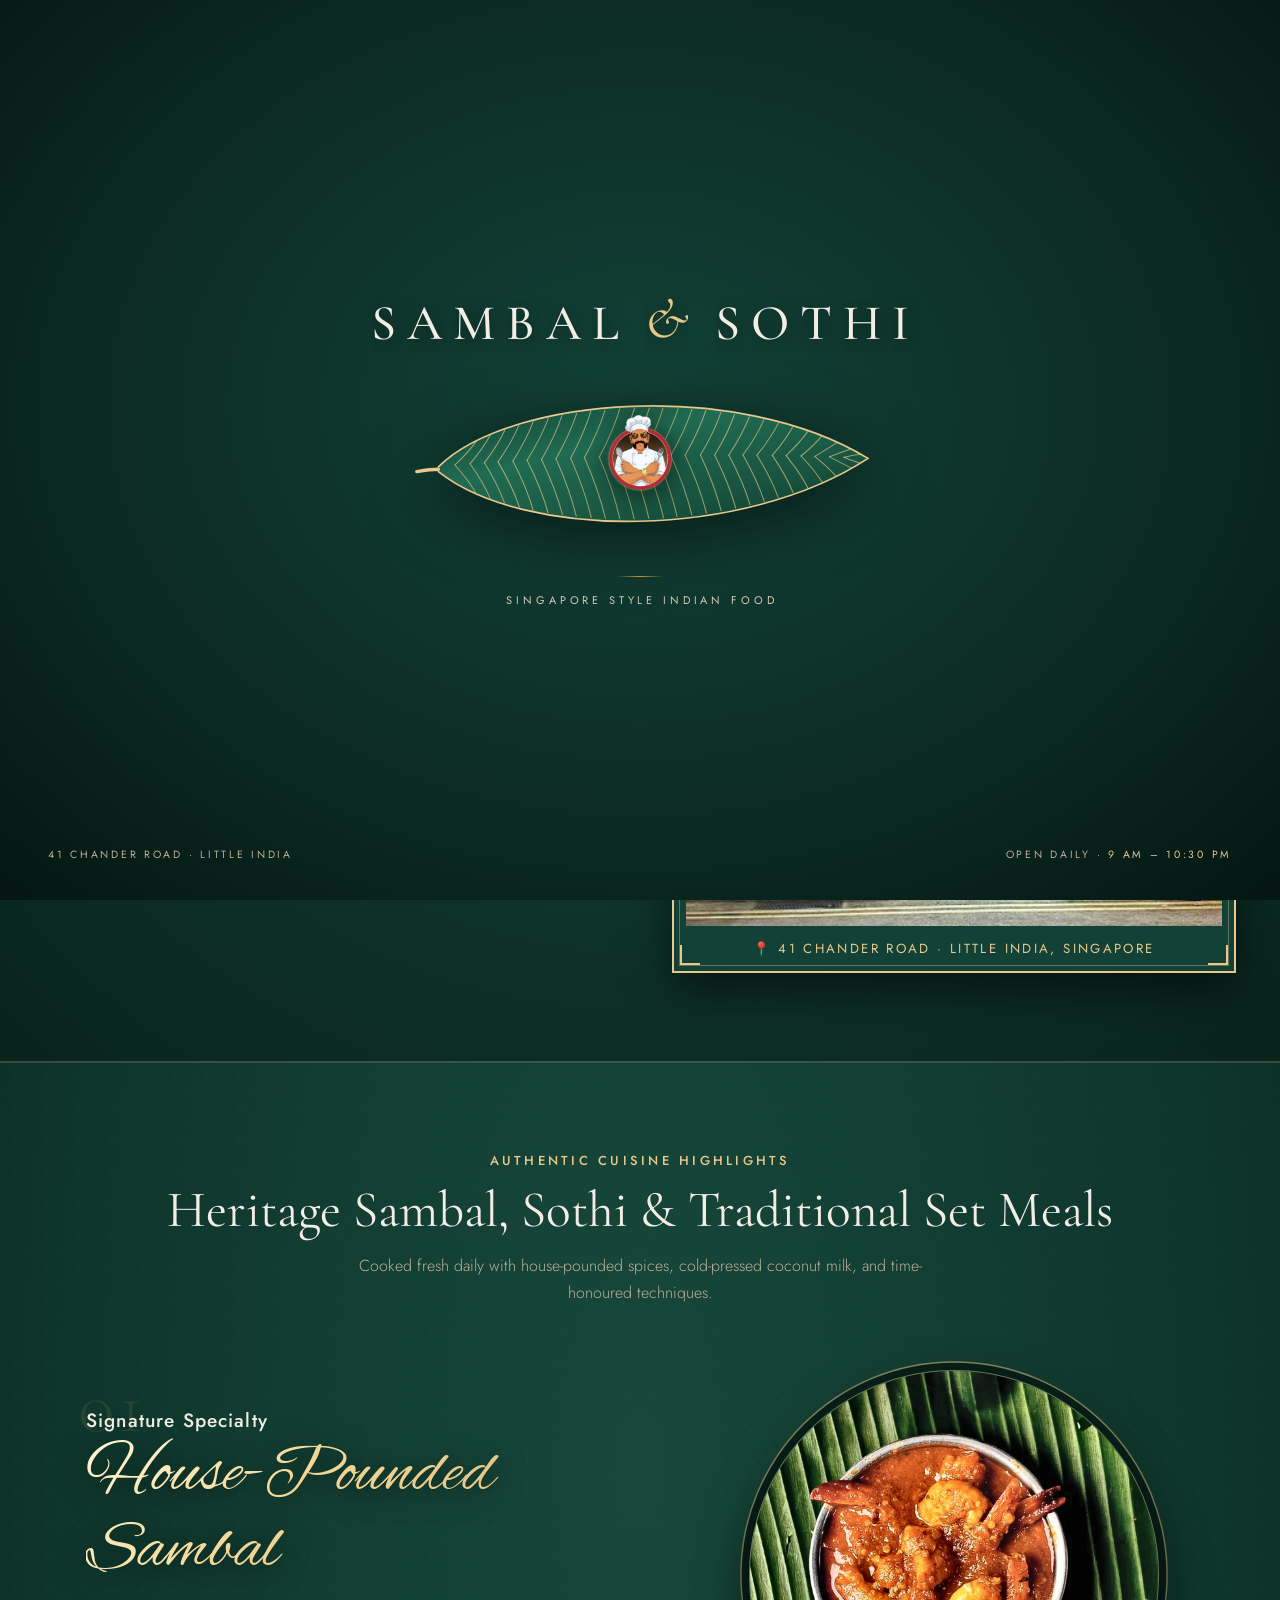
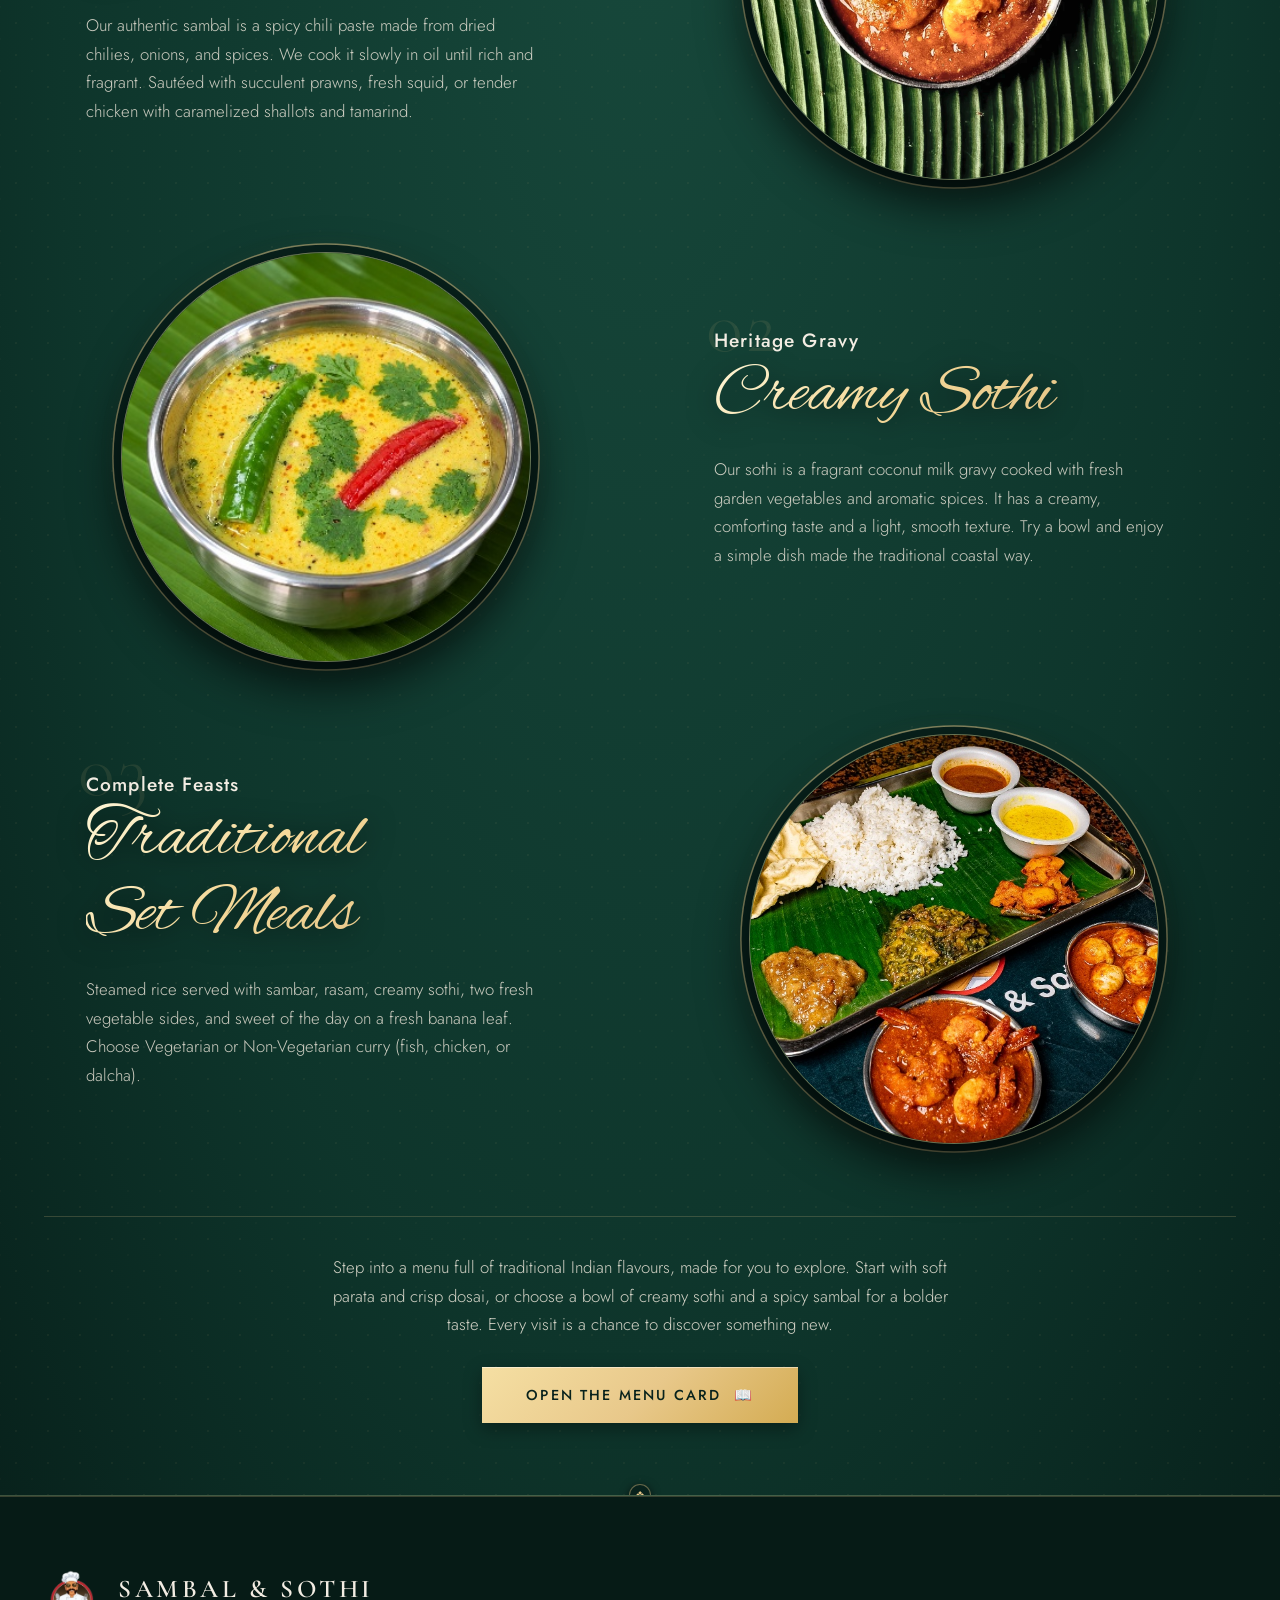
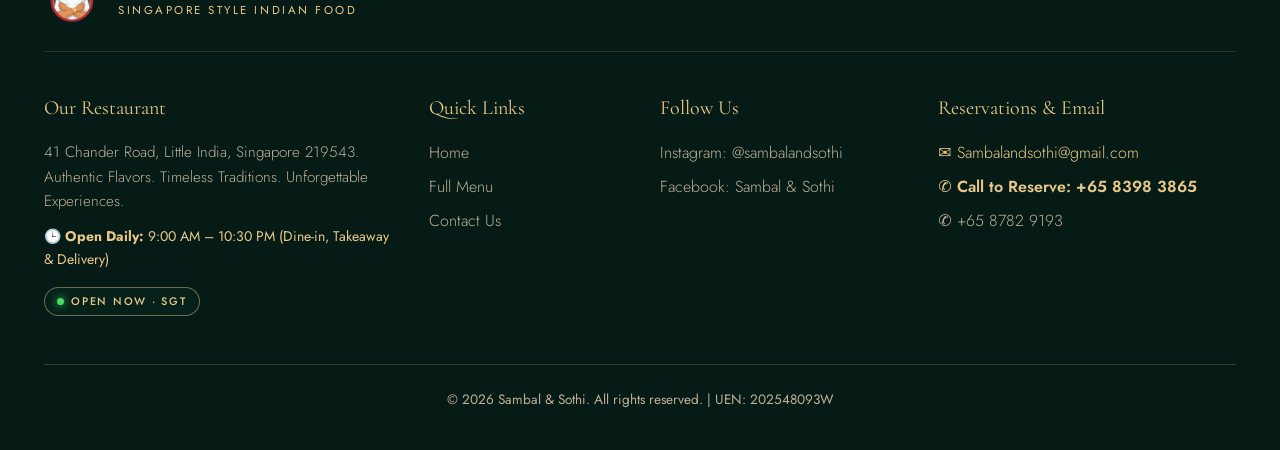
==== commit be38c383: "fix: revert footer to 4-column layout, revert mobile top header reserve button, and refine drawer Ca" ====
--- a/about.html
+++ b/about.html
@@ -686,52 +686,50 @@
   </main>
 
     <footer class="site-footer">
-    <div class="container footer-compact-container">
-      <div class="footer-seal-wrap">
-        <a href="index.html" class="footer-seal-link" aria-label="Sambal &amp; Sothi Home">
-          <img src="assets/img/brand-logo.png" alt="Sambal &amp; Sothi Seal" class="footer-seal-emblem">
-          <span class="footer-seal-title">Sambal &amp; Sothi</span>
-          <span class="footer-seal-tag">Singapore Style Indian Food</span>
-        </a>
+    <div class="container">
+      <div class="footer-logo-box">
+        <img src="assets/img/brand-logo.png" alt="Sambal &amp; Sothi" class="footer-logo-img">
+        <div>
+          <div class="brand-name" style="font-family:var(--font-heading);font-size:1.5rem;color:var(--color-text-main);letter-spacing:0.1em;">Sambal &amp; Sothi</div>
+          <div class="brand-sub" style="font-size:0.75rem;letter-spacing:0.2em;color:var(--color-accent-gold-light);text-transform:uppercase;">SINGAPORE STYLE INDIAN FOOD</div>
+        </div>
       </div>
-
-      <div class="footer-concierge-row">
-        <div class="footer-info-block">
-          <div class="footer-info-item">
-            <span class="footer-info-icon">📍</span>
-            <span>41 Chander Road, Little India, Singapore 219543</span>
-          </div>
-          <div class="footer-info-item">
-            <span class="footer-info-icon">🕒</span>
-            <span>Open Daily: 9:00 AM – 10:30 PM <span class="footer-open-pill">Open Daily</span></span>
-          </div>
-        </div>
-
-        <div class="footer-actions-block">
-          <a href="tel:+6583983865" class="footer-call-reserve-btn" aria-label="Call to Reserve +65 8398 3865">
-            <svg class="footer-phone-icon" viewBox="0 0 24 24" width="16" height="16" fill="currentColor"><path d="M6.62 10.79a15.053 15.053 0 006.59 6.59l2.2-2.2a1 1 0 011.02-.24c1.12.37 2.33.57 3.57.57a1 1 0 011 1V20a1 1 0 01-1 1A17 17 0 013 4a1 1 0 011-1h3.5a1 1 0 011 1c0 1.25.2 2.45.57 3.57a1 1 0 01-.25 1.02l-2.2 2.2z"/></svg>
-            <span class="footer-btn-label">Call to Reserve</span>
-            <span class="footer-btn-phone">+65 8398 3865</span>
-          </a>
-          <div class="footer-quick-channels">
-            <a href="https://wa.me/6587829193" target="_blank" rel="noopener">WhatsApp</a>
-            <span class="footer-dot">·</span>
-            <a href="https://www.instagram.com/sambalandsothi" target="_blank" rel="noopener">Instagram</a>
-            <span class="footer-dot">·</span>
-            <a href="https://www.facebook.com/sambalandsothi" target="_blank" rel="noopener">Facebook</a>
-            <span class="footer-dot">·</span>
-            <a href="mailto:Sambalandsothi@gmail.com">Email</a>
+      <div class="footer-grid">
+        <div>
+          <div class="footer-heading">Our Restaurant</div>
+          <p class="section-desc" style="font-size:0.95rem;line-height:1.6;color:var(--color-text-muted);">
+            41 Chander Road, Little India, Singapore 219543.<br>
+            Authentic Flavors. Timeless Traditions. Unforgettable Experiences.
+          </p>
+          <div style="margin-top:0.75rem;color:var(--color-accent-gold-light);font-size:0.875rem;">
+            🕒 <strong>Open Daily:</strong> 9:00 AM – 10:30 PM (Dine-in, Takeaway &amp; Delivery)
+          </div>
+        </div>
+        <div>
+          <div class="footer-heading">Quick Links</div>
+          <div class="footer-links">
+            <a href="index.html">Home</a>
+            <a href="menu.html">Full Menu</a>
+            <a href="contact.html">Contact Us</a>
+          </div>
+        </div>
+        <div>
+          <div class="footer-heading">Follow Us</div>
+          <div class="footer-links">
+            <a href="https://www.instagram.com/sambalandsothi" target="_blank" rel="noopener">Instagram: @sambalandsothi</a>
+            <a href="https://www.facebook.com/sambalandsothi" target="_blank" rel="noopener">Facebook: Sambal &amp; Sothi</a>
+          </div>
+        </div>
+        <div>
+          <div class="footer-heading">Reservations &amp; Email</div>
+          <div class="footer-links">
+            <a href="mailto:Sambalandsothi@gmail.com" style="color:var(--color-accent-gold-light);">✉ Sambalandsothi@gmail.com</a>
+            <a href="tel:+6583983865" style="color:var(--color-accent-gold-light);font-weight:600;display:inline-flex;align-items:center;gap:6px;">&#9990; Call to Reserve: +65 8398 3865</a>
+            <a href="tel:+6587829193">✆ +65 8782 9193</a>
           </div>
         </div>
       </div>
-
-      <div class="footer-legal-bar">
-        <span>© 2026 Sambal &amp; Sothi. All rights reserved.</span>
-        <span class="footer-dot">·</span>
-        <span>UEN: 202548093W</span>
-        <span class="footer-dot">·</span>
-        <span>Little India, Singapore</span>
-      </div>
+      <div style="margin-top:2.5rem;border-top:1px solid var(--color-border-gold);padding-top:1.5rem;text-align:center;color:var(--color-text-muted);font-size:.85rem;">© 2026 Sambal &amp; Sothi. All rights reserved. | UEN: 202548093W</div>
     </div>
   </footer>
 
--- a/assets/css/theme.css
+++ b/assets/css/theme.css
@@ -4002,74 +4002,40 @@
   }
 
   .header-container {
-    min-height: var(--ss-header-height-mobile, 74px) !important;
-    padding: 10px 12px !important;
-    gap: 8px !important;
+    min-height: var(--ss-header-height-mobile, 78px) !important;
+    padding: 10px var(--ss-header-gutter-mobile, 16px) !important;
+    gap: 10px !important;
     flex-wrap: nowrap !important;
   }
 
   .brand-logo {
-    gap: 8px !important;
+    gap: 10px !important;
     min-width: 0 !important;
-    flex-shrink: 0 !important;
+    flex-shrink: 1 !important;
   }
 
   .logo-badge-wrapper,
   .logo-badge-img {
     width: auto !important;
-    height: 42px !important;
-    max-height: 42px !important;
+    height: var(--ss-logo-height-mobile, 46px) !important;
+    max-height: var(--ss-logo-height-mobile, 46px) !important;
   }
 
   .brand-name {
-    font-size: clamp(16px, 4.4vw, 19px) !important;
-    line-height: 1.1 !important;
-    letter-spacing: 0.04em !important;
-    white-space: nowrap !important;
+    font-size: 20.5px !important;
+    line-height: 1.12 !important;
+    letter-spacing: 0.06em !important;
   }
 
   .brand-sub {
-    font-size: 8.5px !important;
-    line-height: 1.2 !important;
-    letter-spacing: 0.09em !important;
-    white-space: nowrap !important;
-  }
-
-  /* Mobile Call to Reserve button: Beautiful prominent gold pill right next to hamburger */
+    font-size: 10px !important;
+    line-height: 1.25 !important;
+    letter-spacing: 0.13em !important;
+  }
+
+  /* Hide redundant top-bar phone button on mobile phones (CTA is in Hero & Hamburger Drawer) */
   .site-header .btn-reserve {
-    display: inline-flex !important;
-    align-items: center !important;
-    justify-content: center !important;
-    gap: 5px !important;
-    padding: 0.38rem 0.65rem !important;
-    min-height: 36px !important;
-    font-size: 11px !important;
-    font-weight: 700 !important;
-    letter-spacing: 0.08em !important;
-    text-transform: uppercase !important;
-    border-radius: 999px !important;
-    margin-left: auto !important;
-    margin-right: 4px !important;
-    flex-shrink: 0 !important;
-    white-space: nowrap !important;
-    background: linear-gradient(135deg, #F5DFA3 0%, #E8C88A 52%, #D4AC53 100%) !important;
-    color: #08221C !important;
-    box-shadow: inset 0 1px 0 rgba(255, 255, 255, 0.45), 0 3px 10px rgba(0, 0, 0, 0.3) !important;
-    border: 1px solid rgba(255, 235, 175, 0.6) !important;
-  }
-  .site-header .btn-reserve .btn-reserve-icon-svg {
-    width: 12px !important;
-    height: 12px !important;
-    display: inline-block !important;
-    fill: currentColor !important;
-  }
-  .site-header .btn-reserve .btn-reserve-text-full {
     display: none !important;
-  }
-  .site-header .btn-reserve .btn-reserve-text-short {
-    display: inline-block !important;
-    font-size: 11px !important;
-    font-weight: 700 !important;
   }
 
   .burger-btn {
@@ -4497,7 +4463,7 @@
   body {
     padding-bottom: 0 !important;
   }
-  .site-footer { padding-bottom: 2rem !important; }
+  .site-footer { padding-bottom: 2.5rem !important; }
   .footer-grid > div:not(:last-child) {
     padding-bottom: 1.35rem;
     border-bottom: 1px solid rgba(232, 200, 138, 0.14);
@@ -5357,14 +5323,38 @@
   color: rgba(232, 200, 138, 0.65);
 }
 
-.mobile-nav-cta {
-  width: 100%;
-  max-width: 280px;
+.mobile-nav-cta,
+.mobile-nav a.mobile-nav-cta,
+.mobile-nav a.btn-primary.mobile-nav-cta {
+  width: 100% !important;
+  max-width: 280px !important;
+  margin: 0.65rem auto 0.25rem !important;
   font-family: var(--font-body) !important;
   font-size: 0.85rem !important;
-  font-weight: 600 !important;
-  letter-spacing: 0.18em !important;
-  padding: 0.9rem 1.5rem !important;
+  font-weight: 700 !important;
+  letter-spacing: 0.16em !important;
+  text-transform: uppercase !important;
+  padding: 0.85rem 1.4rem !important;
+  background: linear-gradient(135deg, #F5DFA3 0%, #E8C88A 52%, #D4AC53 100%) !important;
+  color: #08221C !important;
+  -webkit-text-fill-color: #08221C !important;
+  border: 1px solid rgba(255, 235, 175, 0.7) !important;
+  border-radius: 999px !important;
+  box-shadow: 0 4px 14px rgba(0, 0, 0, 0.4) !important;
+  display: inline-flex !important;
+  align-items: center !important;
+  justify-content: center !important;
+  gap: 8px !important;
+  text-decoration: none !important;
+  text-align: center !important;
+}
+
+.mobile-nav-cta:hover,
+.mobile-nav a.mobile-nav-cta:hover {
+  background: #FFFFFF !important;
+  color: #08221C !important;
+  -webkit-text-fill-color: #08221C !important;
+  transform: translateY(-2px) !important;
 }
 
 .mobile-nav-footer {
@@ -5432,263 +5422,3 @@
   0%, 100% { opacity: 1; transform: scale(1); }
   50% { opacity: 0.45; transform: scale(0.85); }
 }
-
-
-
-
-/* =============================================================
-   ULTRA-LUXURY STREAMLINED SIGNATURE FOOTER & MENU CTA SYSTEM
-   ============================================================= */
-.site-footer {
-  background: radial-gradient(circle at 50% 0%, #0d382e 0%, #08221c 65%, #051813 100%) !important;
-  border-top: 1px solid var(--color-border-gold) !important;
-  padding: 3.25rem 0 1.85rem !important;
-  color: var(--color-text-main) !important;
-  position: relative !important;
-}
-
-.footer-compact-container {
-  max-width: 1040px !important;
-  margin: 0 auto !important;
-  padding: 0 1.5rem !important;
-  display: flex !important;
-  flex-direction: column !important;
-  align-items: center !important;
-  text-align: center !important;
-}
-
-.footer-seal-wrap {
-  margin-bottom: 1.75rem !important;
-}
-
-.footer-seal-link {
-  display: inline-flex !important;
-  flex-direction: column !important;
-  align-items: center !important;
-  text-decoration: none !important;
-  color: inherit !important;
-}
-
-.footer-seal-emblem {
-  width: 52px !important;
-  height: 52px !important;
-  object-fit: contain !important;
-  border-radius: 50% !important;
-  border: 1px solid var(--color-accent-gold-light) !important;
-  padding: 3px !important;
-  background: rgba(8, 34, 28, 0.7) !important;
-  box-shadow: 0 4px 14px rgba(0, 0, 0, 0.4), 0 0 12px rgba(232, 200, 138, 0.25) !important;
-  transition: transform 0.3s ease, box-shadow 0.3s ease !important;
-}
-
-.footer-seal-link:hover .footer-seal-emblem {
-  transform: scale(1.08) rotate(3deg) !important;
-  box-shadow: 0 6px 18px rgba(0, 0, 0, 0.5), 0 0 18px rgba(232, 200, 138, 0.45) !important;
-}
-
-.footer-seal-title {
-  font-family: var(--font-heading) !important;
-  font-size: 1.55rem !important;
-  font-weight: 500 !important;
-  letter-spacing: 0.14em !important;
-  color: var(--color-accent-gold-light) !important;
-  text-transform: uppercase !important;
-  margin-top: 0.65rem !important;
-  line-height: 1.15 !important;
-}
-
-.footer-seal-tag {
-  font-family: var(--font-body) !important;
-  font-size: 0.72rem !important;
-  font-weight: 600 !important;
-  letter-spacing: 0.24em !important;
-  text-transform: uppercase !important;
-  color: var(--color-text-muted) !important;
-  margin-top: 0.25rem !important;
-}
-
-.footer-concierge-row {
-  display: flex !important;
-  align-items: center !important;
-  justify-content: space-between !important;
-  width: 100% !important;
-  padding: 1.5rem 0 !important;
-  border-top: 1px solid rgba(232, 200, 138, 0.16) !important;
-  border-bottom: 1px solid rgba(232, 200, 138, 0.16) !important;
-  gap: 2rem !important;
-  flex-wrap: wrap !important;
-}
-
-.footer-info-block {
-  display: flex !important;
-  flex-direction: column !important;
-  align-items: flex-start !important;
-  text-align: left !important;
-  gap: 0.55rem !important;
-  flex: 1 1 300px !important;
-}
-
-.footer-info-item {
-  display: inline-flex !important;
-  align-items: center !important;
-  gap: 0.65rem !important;
-  font-size: 0.88rem !important;
-  line-height: 1.4 !important;
-  color: #D6CBB8 !important;
-}
-
-.footer-info-icon {
-  font-size: 1rem !important;
-  color: var(--color-accent-gold-light) !important;
-  flex-shrink: 0 !important;
-}
-
-.footer-open-pill {
-  display: inline-block !important;
-  font-size: 0.68rem !important;
-  font-weight: 700 !important;
-  letter-spacing: 0.1em !important;
-  text-transform: uppercase !important;
-  padding: 0.18rem 0.55rem !important;
-  background: rgba(33, 109, 84, 0.35) !important;
-  color: #8CE5BE !important;
-  border: 1px solid rgba(140, 229, 190, 0.35) !important;
-  border-radius: 999px !important;
-  margin-left: 0.45rem !important;
-  vertical-align: middle !important;
-}
-
-.footer-actions-block {
-  display: flex !important;
-  flex-direction: column !important;
-  align-items: flex-end !important;
-  text-align: right !important;
-  gap: 0.75rem !important;
-  flex: 1 1 300px !important;
-}
-
-.footer-call-reserve-btn {
-  display: inline-flex !important;
-  align-items: center !important;
-  justify-content: center !important;
-  gap: 0.65rem !important;
-  padding: 0.65rem 1.4rem !important;
-  background: linear-gradient(135deg, #F5DFA3 0%, #E8C88A 52%, #D4AC53 100%) !important;
-  color: #08221C !important;
-  border-radius: 999px !important;
-  text-decoration: none !important;
-  font-family: var(--font-body) !important;
-  font-size: 0.85rem !important;
-  font-weight: 600 !important;
-  letter-spacing: 0.08em !important;
-  border: 1px solid rgba(255, 235, 175, 0.6) !important;
-  box-shadow: inset 0 1px 0 rgba(255, 255, 255, 0.45), 0 4px 14px rgba(0, 0, 0, 0.35) !important;
-  transition: transform 0.2s ease, box-shadow 0.2s ease, filter 0.2s ease !important;
-}
-
-.footer-call-reserve-btn:hover {
-  transform: translateY(-2px) !important;
-  filter: brightness(1.06) !important;
-  box-shadow: inset 0 1px 0 rgba(255, 255, 255, 0.6), 0 8px 22px rgba(0, 0, 0, 0.45), 0 0 16px rgba(232, 200, 138, 0.3) !important;
-  color: #051813 !important;
-}
-
-.footer-call-reserve-btn .footer-phone-icon {
-  width: 15px !important;
-  height: 15px !important;
-  fill: #08221C !important;
-  flex-shrink: 0 !important;
-}
-
-.footer-call-reserve-btn .footer-btn-label {
-  text-transform: uppercase !important;
-  letter-spacing: 0.12em !important;
-  font-size: 0.78rem !important;
-  font-weight: 700 !important;
-}
-
-.footer-call-reserve-btn .footer-btn-phone {
-  font-weight: 700 !important;
-  letter-spacing: 0.06em !important;
-  padding-left: 0.4rem !important;
-  border-left: 1px solid rgba(8, 34, 28, 0.35) !important;
-}
-
-.footer-quick-channels {
-  display: inline-flex !important;
-  align-items: center !important;
-  gap: 0.65rem !important;
-  font-size: 0.8rem !important;
-  color: var(--color-text-muted) !important;
-  flex-wrap: wrap !important;
-  justify-content: flex-end !important;
-}
-
-.footer-quick-channels a {
-  color: var(--color-accent-gold-light) !important;
-  text-decoration: none !important;
-  transition: color 0.2s ease !important;
-}
-
-.footer-quick-channels a:hover {
-  color: #FFFFFF !important;
-  text-decoration: underline !important;
-}
-
-.footer-dot {
-  color: rgba(232, 200, 138, 0.4) !important;
-}
-
-.footer-legal-bar {
-  margin-top: 1.5rem !important;
-  font-size: 0.76rem !important;
-  letter-spacing: 0.08em !important;
-  color: rgba(189, 175, 153, 0.75) !important;
-  display: inline-flex !important;
-  align-items: center !important;
-  justify-content: center !important;
-  gap: 0.65rem !important;
-  flex-wrap: wrap !important;
-}
-
-.menu-book-reserve-cta {
-  display: flex !important;
-  justify-content: center !important;
-  align-items: center !important;
-  margin: 1.75rem auto 0.75rem !important;
-  width: 100% !important;
-  text-align: center !important;
-}
-
-@media (max-width: 768px) {
-  .site-footer {
-    padding: 2.25rem 0 1.75rem !important;
-  }
-  .footer-concierge-row {
-    flex-direction: column !important;
-    align-items: center !important;
-    text-align: center !important;
-    gap: 1.35rem !important;
-    padding: 1.25rem 0 !important;
-  }
-  .footer-info-block {
-    align-items: center !important;
-    text-align: center !important;
-  }
-  .footer-actions-block {
-    align-items: center !important;
-    text-align: center !important;
-  }
-  .footer-quick-channels {
-    justify-content: center !important;
-  }
-  .footer-call-reserve-btn {
-    width: 100% !important;
-    max-width: 320px !important;
-    padding: 0.75rem 1.25rem !important;
-  }
-  .menu-book-reserve-cta .footer-call-reserve-btn {
-    width: 100% !important;
-    max-width: 320px !important;
-  }
-}
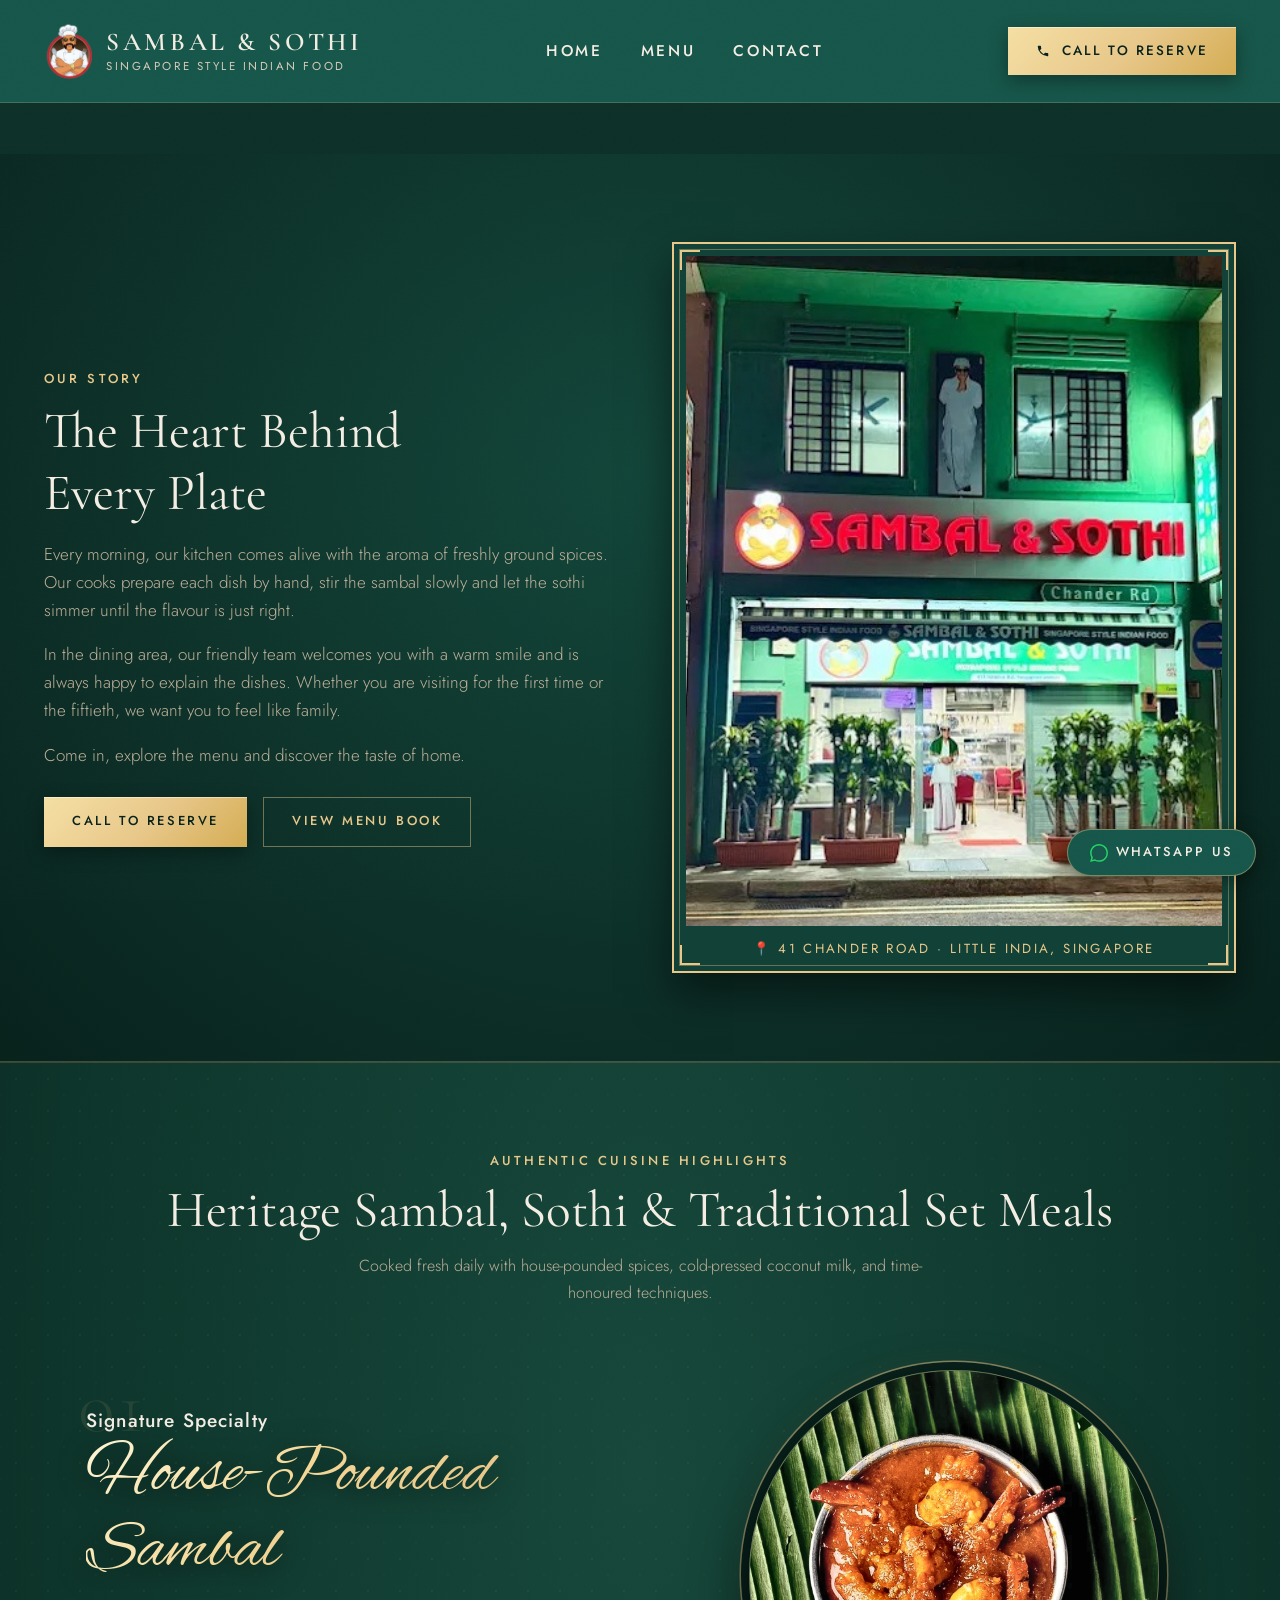
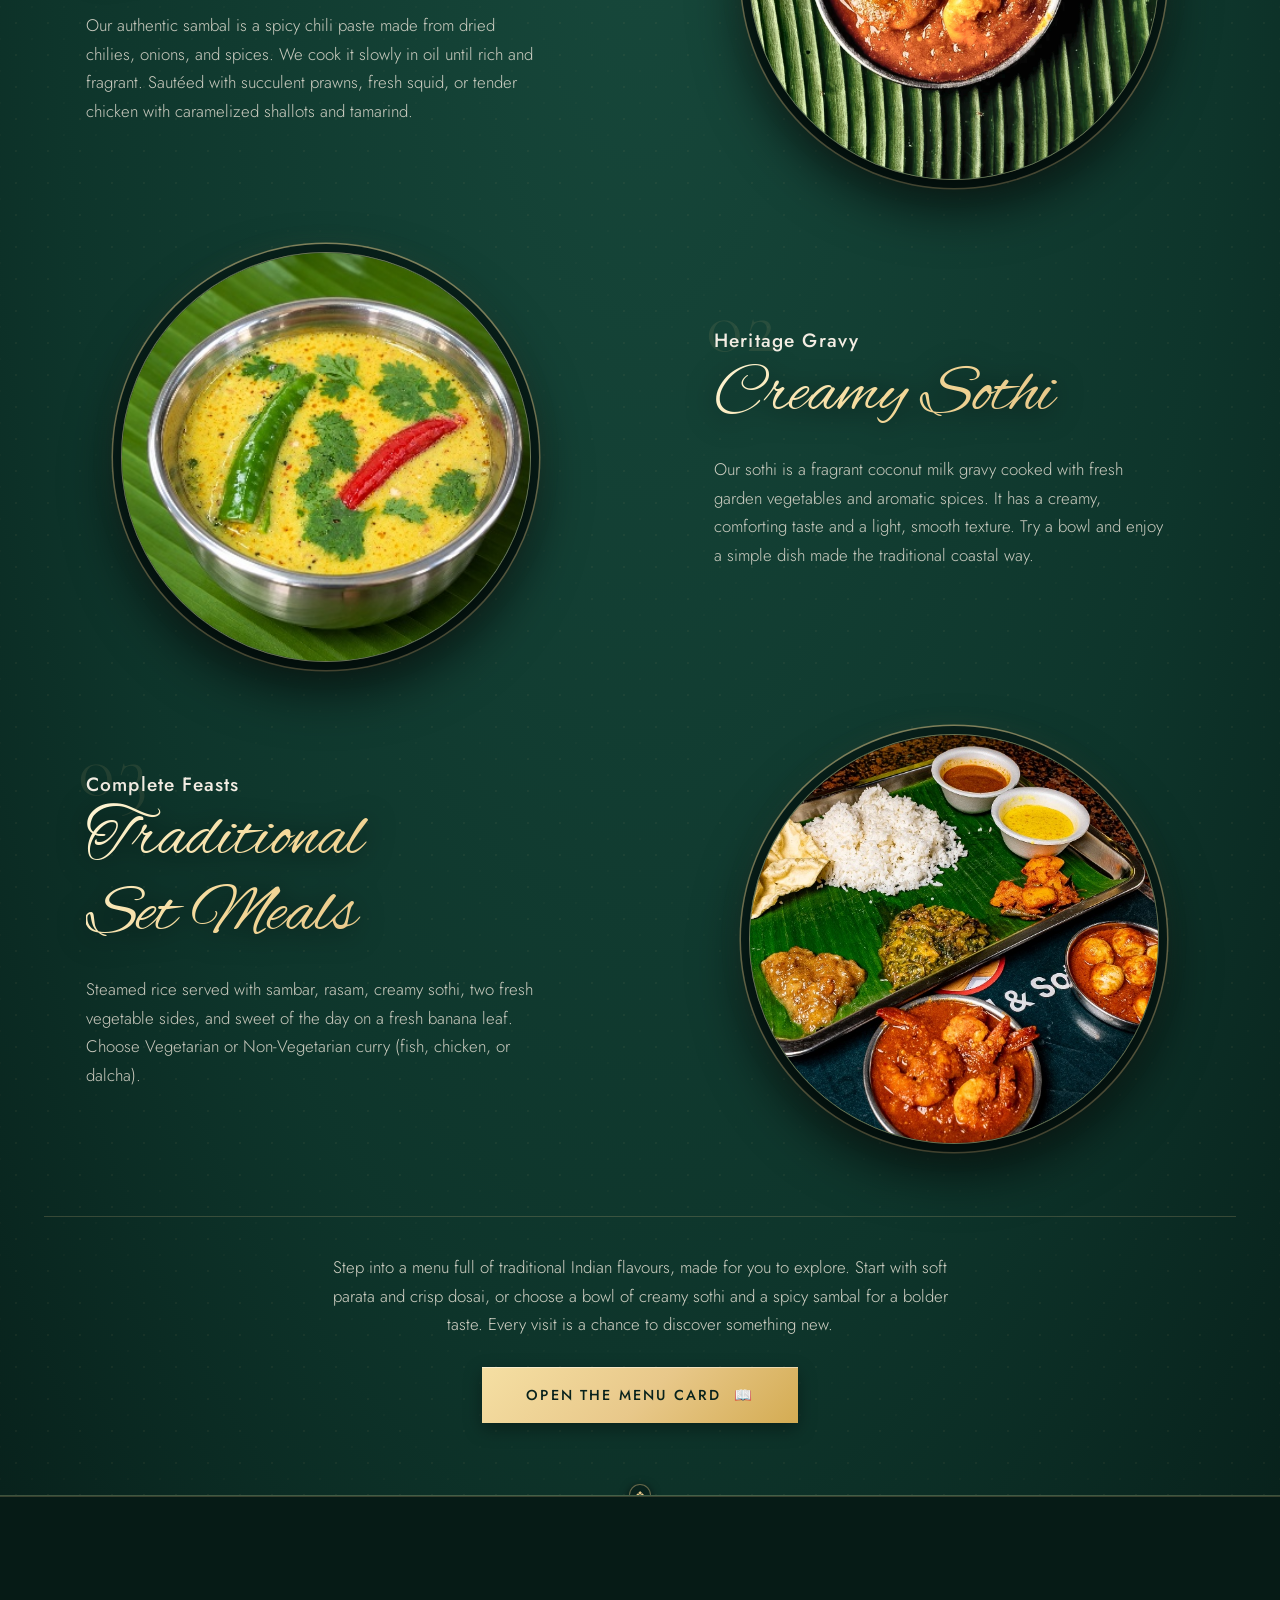
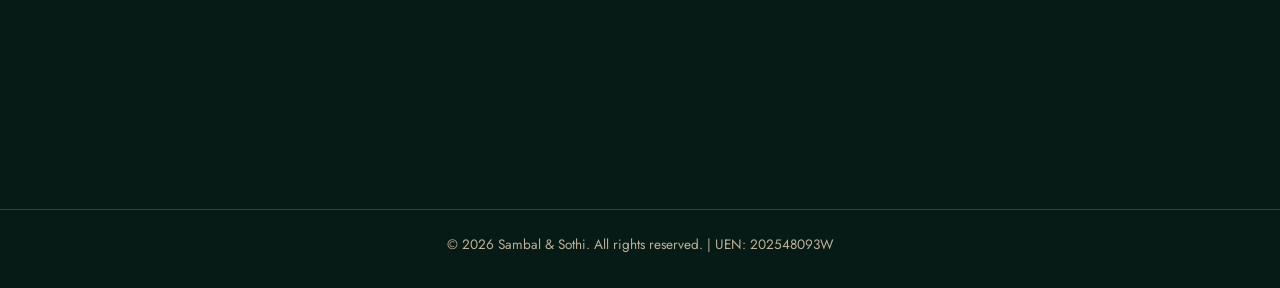
==== commit 9e98ae83: "fix(ui): center mobile drawer navigation links and remove footer-logo-box for compact elegant footer" ====
--- a/about.html
+++ b/about.html
@@ -10,7 +10,7 @@
   <link rel="preconnect" href="https://fonts.gstatic.com" crossorigin>
   <link href="https://fonts.googleapis.com/css2?family=Alex+Brush&family=Cinzel:wght@500;700&family=Cormorant+Garamond:ital,wght@0,300;0,400;0,600;0,700;1,300;1,400&family=Jost:wght@300;400;500;600&family=Inter:wght@400;500;600&display=swap" rel="stylesheet">
   <link rel="preload" as="image" href="assets/img/brand-logo.png" fetchpriority="high">
-  <link rel="stylesheet" href="assets/css/theme.css?v=18.0">
+  <link rel="stylesheet" href="assets/css/theme.css?v=19.0">
   <script>window.SS_THEME_URI = window.location.origin;</script>
   <style id="ss-preloader-critical-css">
 /* =========================================================
@@ -577,9 +577,9 @@
         <span class="mobile-nav-brand-sub">SINGAPORE STYLE INDIAN FOOD</span>
       </div>
       <div class="mobile-nav-links-group">
-        <a href="index.html"><span class="mobile-nav-num">01</span>Home</a>
-        <a href="menu.html"><span class="mobile-nav-num">02</span>Menu</a>
-        <a href="contact.html"><span class="mobile-nav-num">03</span>Contact</a>
+        <a href="index.html">Home</a>
+        <a href="menu.html">Menu</a>
+        <a href="contact.html">Contact</a>
       </div>
       <a href="tel:+6583983865" class="btn-primary mobile-nav-cta">&#9990; Call to Reserve</a>
       <div class="mobile-nav-footer">
@@ -687,12 +687,6 @@
 
     <footer class="site-footer">
     <div class="container">
-      <div class="footer-logo-box">
-        <img src="assets/img/brand-logo.png" alt="Sambal &amp; Sothi" class="footer-logo-img">
-        <div>
-          <div class="brand-name" style="font-family:var(--font-heading);font-size:1.5rem;color:var(--color-text-main);letter-spacing:0.1em;">Sambal &amp; Sothi</div>
-          <div class="brand-sub" style="font-size:0.75rem;letter-spacing:0.2em;color:var(--color-accent-gold-light);text-transform:uppercase;">SINGAPORE STYLE INDIAN FOOD</div>
-        </div>
       </div>
       <div class="footer-grid">
         <div>
@@ -733,6 +727,6 @@
     </div>
   </footer>
 
-  <script src="assets/js/main.js?v=18.0" defer></script>
+  <script src="assets/js/main.js?v=19.0" defer></script>
 </body>
 </html>
--- a/assets/css/theme.css
+++ b/assets/css/theme.css
@@ -3007,7 +3007,7 @@
 .site-footer {
   background-color: #061B16 !important;
   border-top: 1px solid var(--color-border-gold);
-  padding: 4.5rem 0 2.5rem !important;
+  padding: 2.75rem 0 2rem !important;
 }
 
 .footer-logo-box {
@@ -3351,7 +3351,7 @@
     margin-bottom: 1rem !important;
   }
   .site-footer {
-    padding-top: 2.25rem !important;
+    padding-top: 2rem !important;
     padding-bottom: 1.5rem !important;
   }
   .footer-logo-box {
@@ -5227,21 +5227,25 @@
 .mobile-nav-frame {
   position: relative;
   width: 100%;
-  height: 100%;
-  max-width: 440px;
+  max-width: 420px;
+  max-height: calc(100dvh - 2.5rem);
+  margin: auto;
   border: 1.5px solid rgba(232, 200, 138, 0.55);
   outline: 1px dashed rgba(232, 200, 138, 0.28);
   outline-offset: -8px;
-  padding: 2.25rem 1.5rem 1.75rem;
+  padding: 1.75rem 1.25rem 1.4rem;
   display: flex;
   flex-direction: column;
   align-items: center;
   justify-content: space-between;
   text-align: center;
   box-shadow: inset 0 0 40px rgba(0, 0, 0, 0.65);
+  overflow-y: auto;
+  scrollbar-width: none;
   transform: translate3d(0, 12px, 0) scale(0.98);
   transition: transform 300ms cubic-bezier(0.22, 1, 0.36, 1);
 }
+
 
 .mobile-nav.active .mobile-nav-frame {
   transform: translate3d(0, 0, 0) scale(1);
@@ -5259,20 +5263,20 @@
   display: flex;
   flex-direction: column;
   align-items: center;
-  gap: 0.3rem;
-  margin-top: 0.5rem;
+  gap: 0.25rem;
+  margin-top: 0.25rem;
 }
 
 .mobile-nav-logo {
-  width: 68px;
-  height: 68px;
+  width: 58px;
+  height: 58px;
   object-fit: contain;
-  margin-bottom: 0.25rem;
+  margin-bottom: 0.2rem;
 }
 
 .mobile-nav-brand-name {
   font-family: var(--font-heading);
-  font-size: 1.55rem;
+  font-size: 1.45rem;
   font-weight: 600;
   letter-spacing: 0.14em;
   text-transform: uppercase;
@@ -5282,7 +5286,7 @@
 
 .mobile-nav-brand-sub {
   font-family: var(--font-body);
-  font-size: 0.65rem;
+  font-size: 0.62rem;
   letter-spacing: 0.22em;
   text-transform: uppercase;
   color: var(--color-accent-gold-light, #E8C88A);
@@ -5293,48 +5297,52 @@
   max-width: 280px;
   display: flex;
   flex-direction: column;
-  gap: 0;
-  margin: 0.5rem 0;
-}
-
-.mobile-nav-links-group a {
-  display: flex;
   align-items: center;
   justify-content: center;
   gap: 0.65rem;
-  padding: 0.95rem 0.5rem;
-  border-bottom: 1px solid rgba(232, 200, 138, 0.18);
+  margin: 0.85rem auto;
+}
+
+.mobile-nav-links-group a {
+  display: block !important;
+  text-decoration: none !important;
   font-family: var(--font-heading) !important;
-  font-size: 1.75rem !important;
-  font-weight: 500 !important;
-  letter-spacing: 0.1em !important;
-  color: var(--color-text-main, #F3EDE3);
+  font-size: 1.95rem !important;
+  font-weight: 400 !important;
+  letter-spacing: 0.12em !important;
+  color: var(--color-text-main, #F3EDE3) !important;
+  text-align: center !important;
+  padding: 0.35rem 1.25rem !important;
+  border: none !important;
+  transition: color 0.2s ease, transform 0.2s ease !important;
 }
 
 .mobile-nav-links-group a:first-child {
-  border-top: 1px solid rgba(232, 200, 138, 0.18);
+  border-top: none !important;
+}
+
+.mobile-nav-links-group a.active,
+.mobile-nav-links-group a:hover {
+  color: var(--color-accent-gold-light, #E8C88A) !important;
+  transform: translateY(-1px);
 }
 
 .mobile-nav-num {
-  font-family: var(--font-body);
-  font-size: 0.72rem;
-  font-weight: 500;
-  letter-spacing: 0.18em;
-  color: rgba(232, 200, 138, 0.65);
+  display: none !important;
 }
 
 .mobile-nav-cta,
 .mobile-nav a.mobile-nav-cta,
 .mobile-nav a.btn-primary.mobile-nav-cta {
   width: 100% !important;
-  max-width: 280px !important;
-  margin: 0.65rem auto 0.25rem !important;
+  max-width: 260px !important;
+  margin: 0.4rem auto 0.25rem !important;
   font-family: var(--font-body) !important;
-  font-size: 0.85rem !important;
+  font-size: 0.82rem !important;
   font-weight: 700 !important;
   letter-spacing: 0.16em !important;
   text-transform: uppercase !important;
-  padding: 0.85rem 1.4rem !important;
+  padding: 0.8rem 1.4rem !important;
   background: linear-gradient(135deg, #F5DFA3 0%, #E8C88A 52%, #D4AC53 100%) !important;
   color: #08221C !important;
   -webkit-text-fill-color: #08221C !important;
@@ -5360,25 +5368,29 @@
 .mobile-nav-footer {
   display: flex;
   flex-direction: column;
+  align-items: center;
   gap: 0.25rem;
-  padding-top: 0.85rem;
+  padding-top: 0.65rem;
   border-top: 1px solid rgba(232, 200, 138, 0.18);
   width: 100%;
+  max-width: 300px;
+  margin-top: 0.35rem;
+  text-align: center;
 }
 
 .mobile-nav-address {
   font-family: var(--font-body);
-  font-size: 0.72rem;
-  letter-spacing: 0.12em;
+  font-size: 0.7rem;
+  letter-spacing: 0.1em;
   text-transform: uppercase;
   color: var(--color-text-muted, #BDAF99);
 }
 
 .mobile-nav-hours {
   font-family: var(--font-body);
-  font-size: 0.72rem;
+  font-size: 0.7rem;
   font-weight: 500;
-  letter-spacing: 0.14em;
+  letter-spacing: 0.12em;
   text-transform: uppercase;
   color: var(--color-accent-gold-light, #E8C88A);
 }
@@ -5388,15 +5400,15 @@
   display: inline-flex;
   align-items: center;
   gap: 0.45rem;
-  margin-top: 0.45rem;
-  padding: 0.28rem 0.75rem;
+  margin: 0.35rem auto 0;
+  padding: 0.24rem 0.75rem;
   background: rgba(8, 34, 28, 0.85);
   border: 1px solid rgba(232, 200, 138, 0.45);
   border-radius: 999px;
   font-family: var(--font-body);
-  font-size: 0.68rem;
+  font-size: 0.65rem;
   font-weight: 500;
-  letter-spacing: 0.16em;
+  letter-spacing: 0.14em;
   text-transform: uppercase;
   color: var(--color-accent-gold-light, #E8C88A);
   width: fit-content;
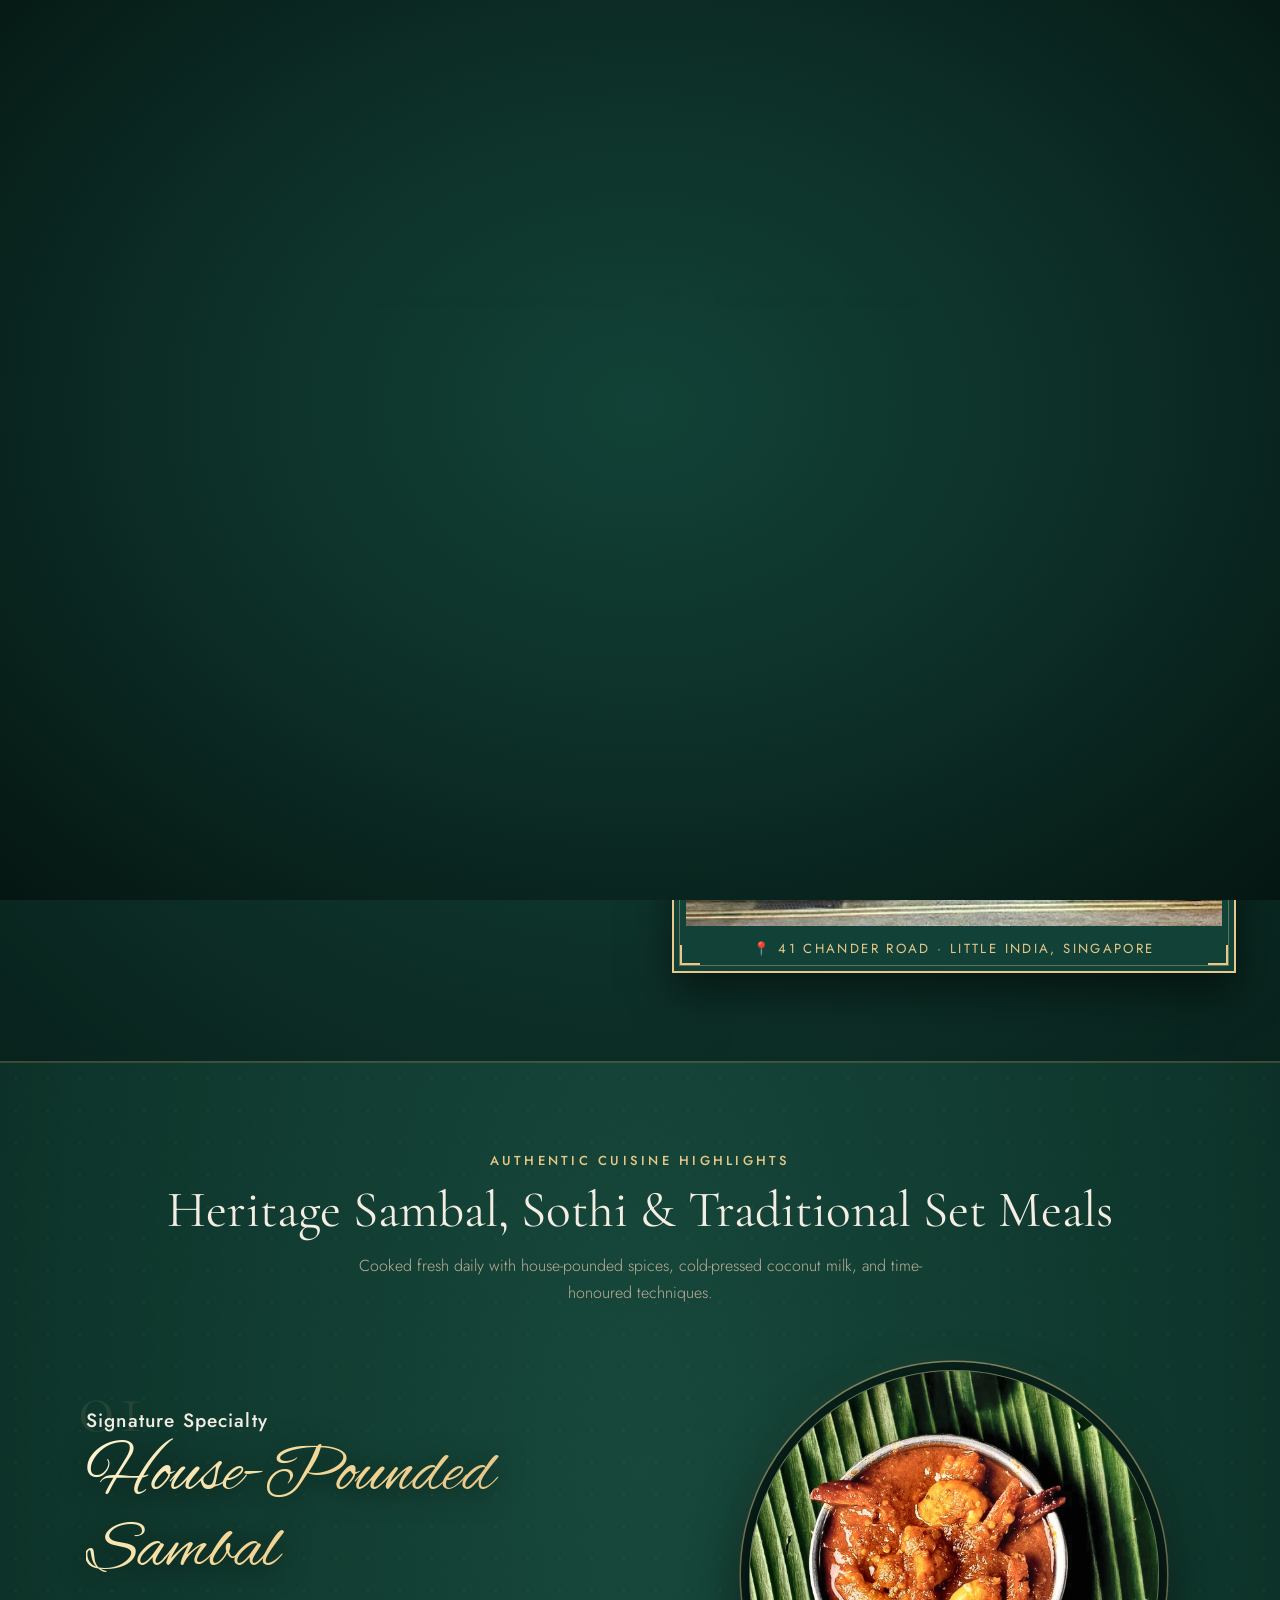
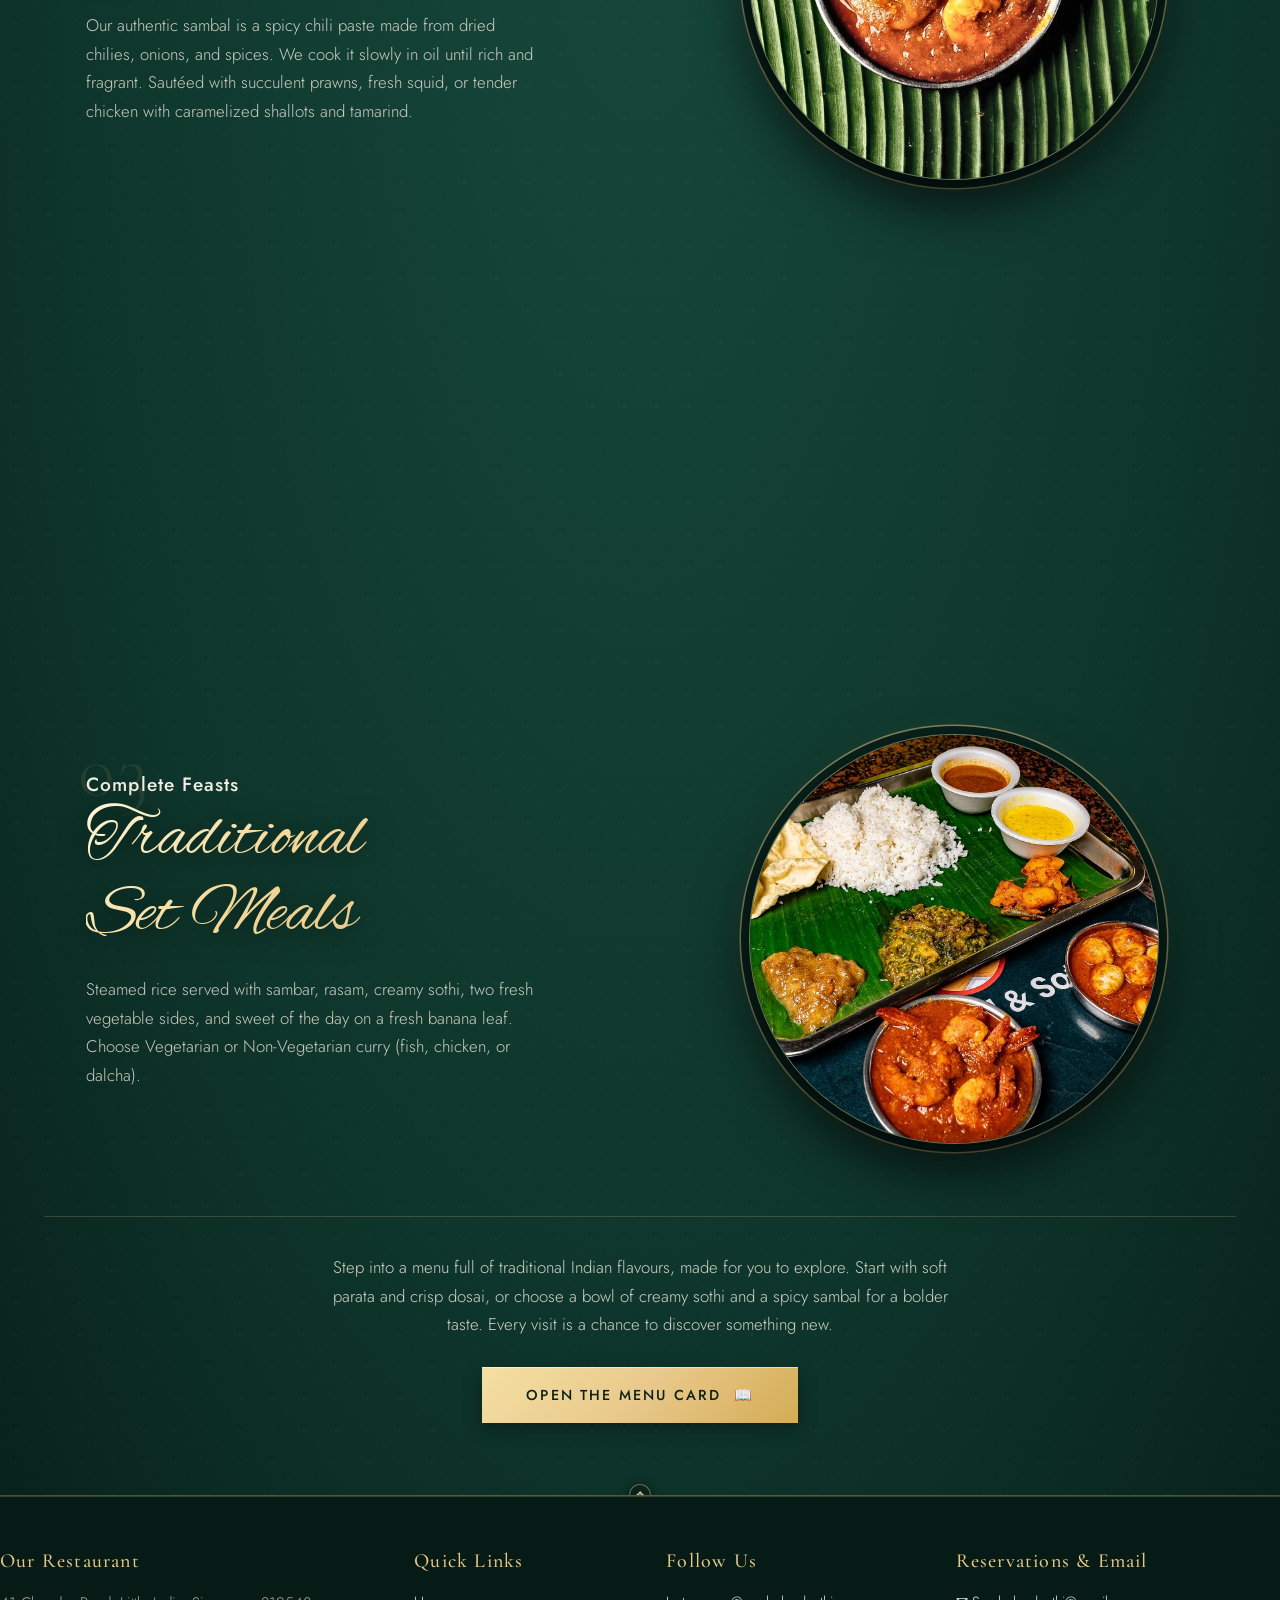
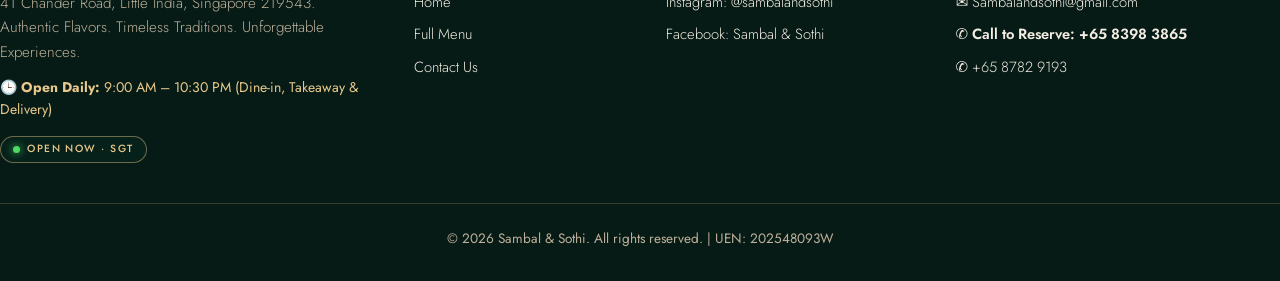
==== commit 1be5653c: "fix(footer): center mobile footer and balance desktop container to eliminate cornered appearance" ====
--- a/about.html
+++ b/about.html
@@ -10,7 +10,7 @@
   <link rel="preconnect" href="https://fonts.gstatic.com" crossorigin>
   <link href="https://fonts.googleapis.com/css2?family=Alex+Brush&family=Cinzel:wght@500;700&family=Cormorant+Garamond:ital,wght@0,300;0,400;0,600;0,700;1,300;1,400&family=Jost:wght@300;400;500;600&family=Inter:wght@400;500;600&display=swap" rel="stylesheet">
   <link rel="preload" as="image" href="assets/img/brand-logo.png" fetchpriority="high">
-  <link rel="stylesheet" href="assets/css/theme.css?v=19.0">
+  <link rel="stylesheet" href="assets/css/theme.css?v=19.1">
   <script>window.SS_THEME_URI = window.location.origin;</script>
   <style id="ss-preloader-critical-css">
 /* =========================================================
@@ -727,6 +727,6 @@
     </div>
   </footer>
 
-  <script src="assets/js/main.js?v=19.0" defer></script>
+  <script src="assets/js/main.js?v=19.1" defer></script>
 </body>
 </html>
--- a/assets/css/theme.css
+++ b/assets/css/theme.css
@@ -5434,3 +5434,118 @@
   0%, 100% { opacity: 1; transform: scale(1); }
   50% { opacity: 0.45; transform: scale(0.85); }
 }
+
+/* ==========================================================================
+   ELEGANT CENTERED & BALANCED FOOTER SYSTEM (NEVER CORNERED)
+   ========================================================================== */
+.site-footer {
+  background-color: #061B16 !important;
+  border-top: 1px solid var(--color-border-gold) !important;
+  padding: 3rem 0 2rem !important;
+}
+
+.site-footer .container {
+  max-width: 1020px !important;
+  margin: 0 auto !important;
+  padding: 0 2rem !important;
+}
+
+.footer-grid {
+  display: grid !important;
+  grid-template-columns: 1.5fr 0.85fr 1fr 1.3fr !important;
+  gap: 2.5rem !important;
+  align-items: start !important;
+  justify-content: center !important;
+  margin-bottom: 2.5rem !important;
+}
+
+.footer-heading {
+  font-family: var(--font-heading) !important;
+  font-size: 1.25rem !important;
+  font-weight: 500 !important;
+  color: var(--color-accent-gold-light, #E8C88A) !important;
+  letter-spacing: 0.06em !important;
+  margin-bottom: 0.85rem !important;
+}
+
+.footer-links {
+  display: flex !important;
+  flex-direction: column !important;
+  gap: 0.55rem !important;
+}
+
+.footer-links a {
+  color: var(--color-text-main, #F3EDE3) !important;
+  text-decoration: none !important;
+  font-family: var(--font-body) !important;
+  font-size: 0.92rem !important;
+  transition: color 0.2s ease !important;
+}
+
+.footer-links a:hover {
+  color: var(--color-accent-gold-light, #E8C88A) !important;
+}
+
+/* Tablet & Mobile Alignment (Centered, Symmetrical, Never Cornered) */
+@media (max-width: 992px) {
+  .site-footer .container {
+    max-width: 720px !important;
+    padding: 0 1.5rem !important;
+  }
+  .footer-grid {
+    grid-template-columns: 1fr 1fr !important;
+    gap: 2rem !important;
+    margin-bottom: 2rem !important;
+  }
+}
+
+@media (max-width: 768px) {
+  .site-footer {
+    padding: 2.5rem 1.25rem 2rem !important;
+    text-align: center !important;
+  }
+  .site-footer .container {
+    max-width: 480px !important;
+    padding: 0 0.5rem !important;
+  }
+  .footer-grid {
+    grid-template-columns: 1fr !important;
+    gap: 1.65rem !important;
+    text-align: center !important;
+    margin-bottom: 1.75rem !important;
+  }
+  .footer-grid > div {
+    display: flex !important;
+    flex-direction: column !important;
+    align-items: center !important;
+    text-align: center !important;
+    width: 100% !important;
+  }
+  .footer-heading {
+    text-align: center !important;
+    margin-bottom: 0.6rem !important;
+  }
+  .site-footer p,
+  .site-footer .section-desc {
+    text-align: center !important;
+    margin-left: auto !important;
+    margin-right: auto !important;
+    max-width: 320px !important;
+  }
+  .footer-links {
+    align-items: center !important;
+    text-align: center !important;
+    gap: 0.65rem !important;
+  }
+  .footer-links a {
+    text-align: center !important;
+    justify-content: center !important;
+  }
+  .footer-grid > div:not(:last-child) {
+    padding-bottom: 1.5rem !important;
+    border-bottom: 1px solid rgba(232, 200, 138, 0.14) !important;
+  }
+  .site-footer .ss-live-status-badge {
+    margin: 0.65rem auto 0 !important;
+  }
+}
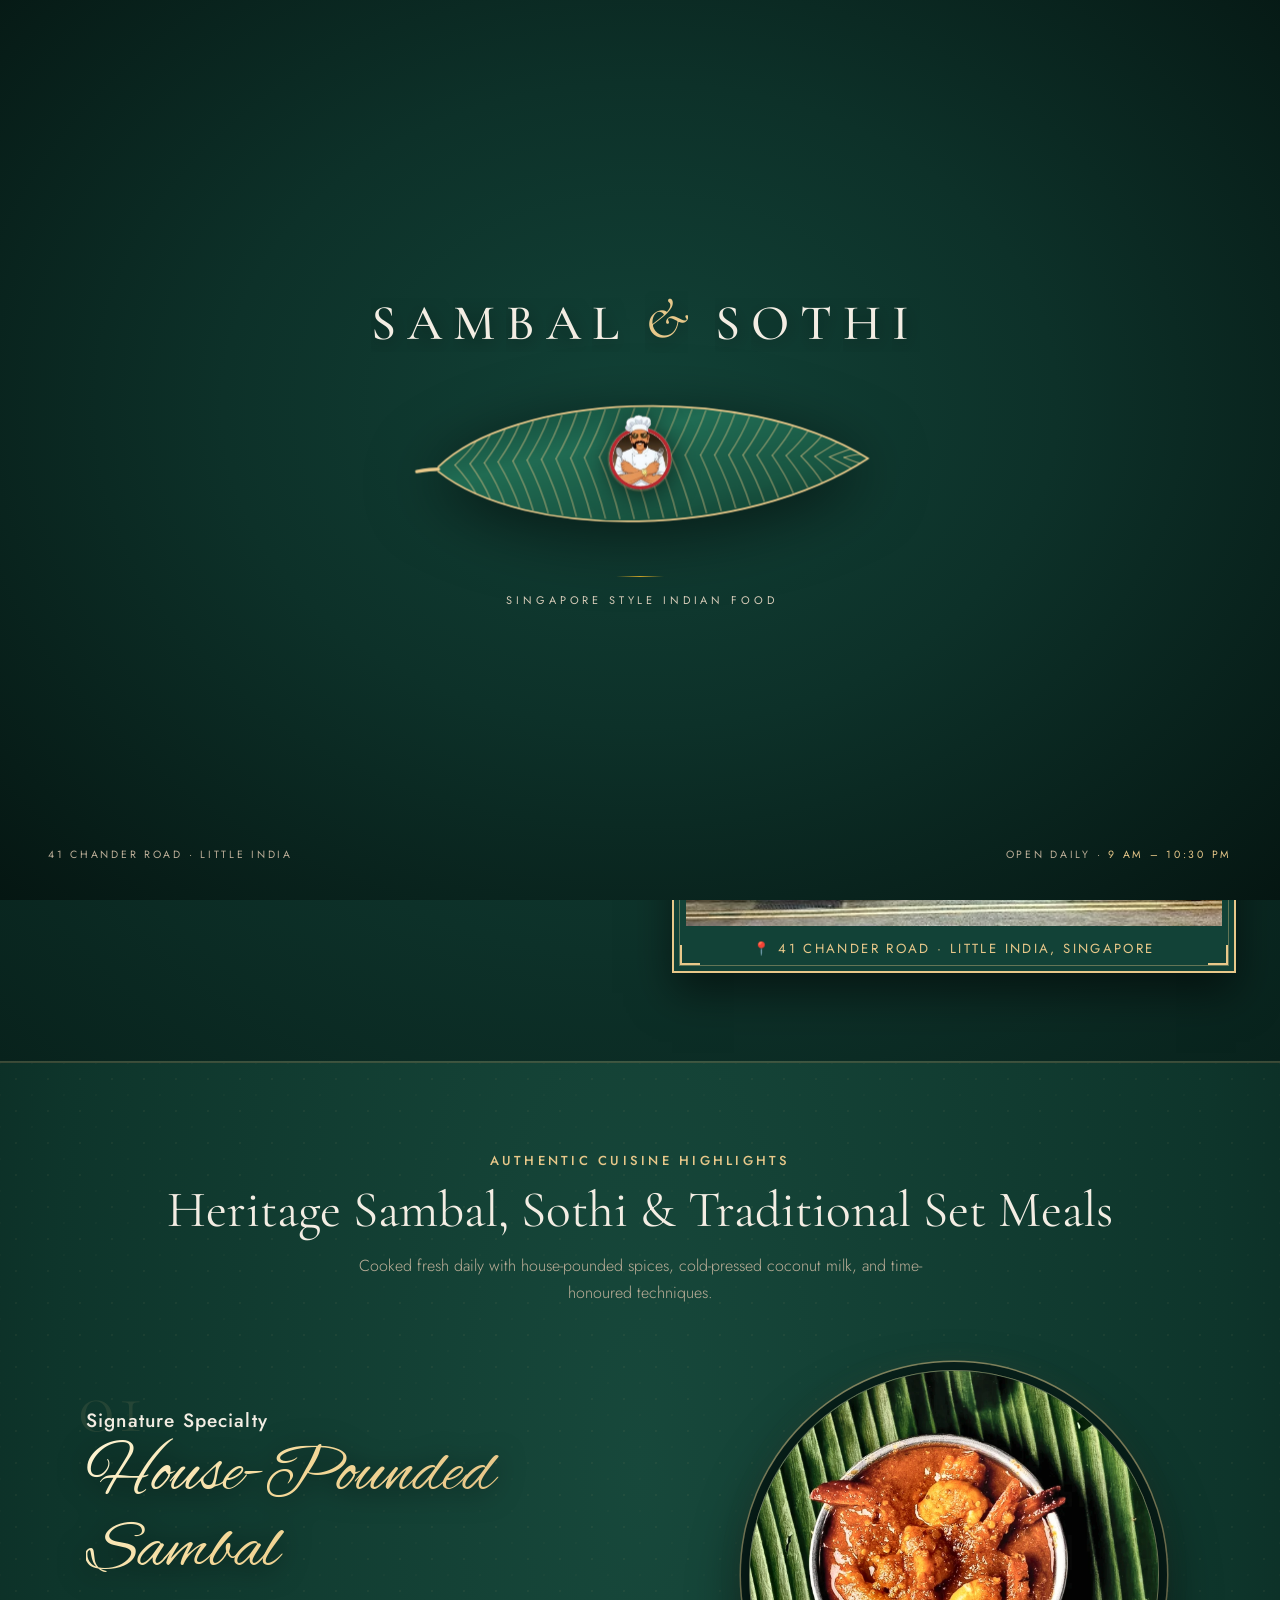
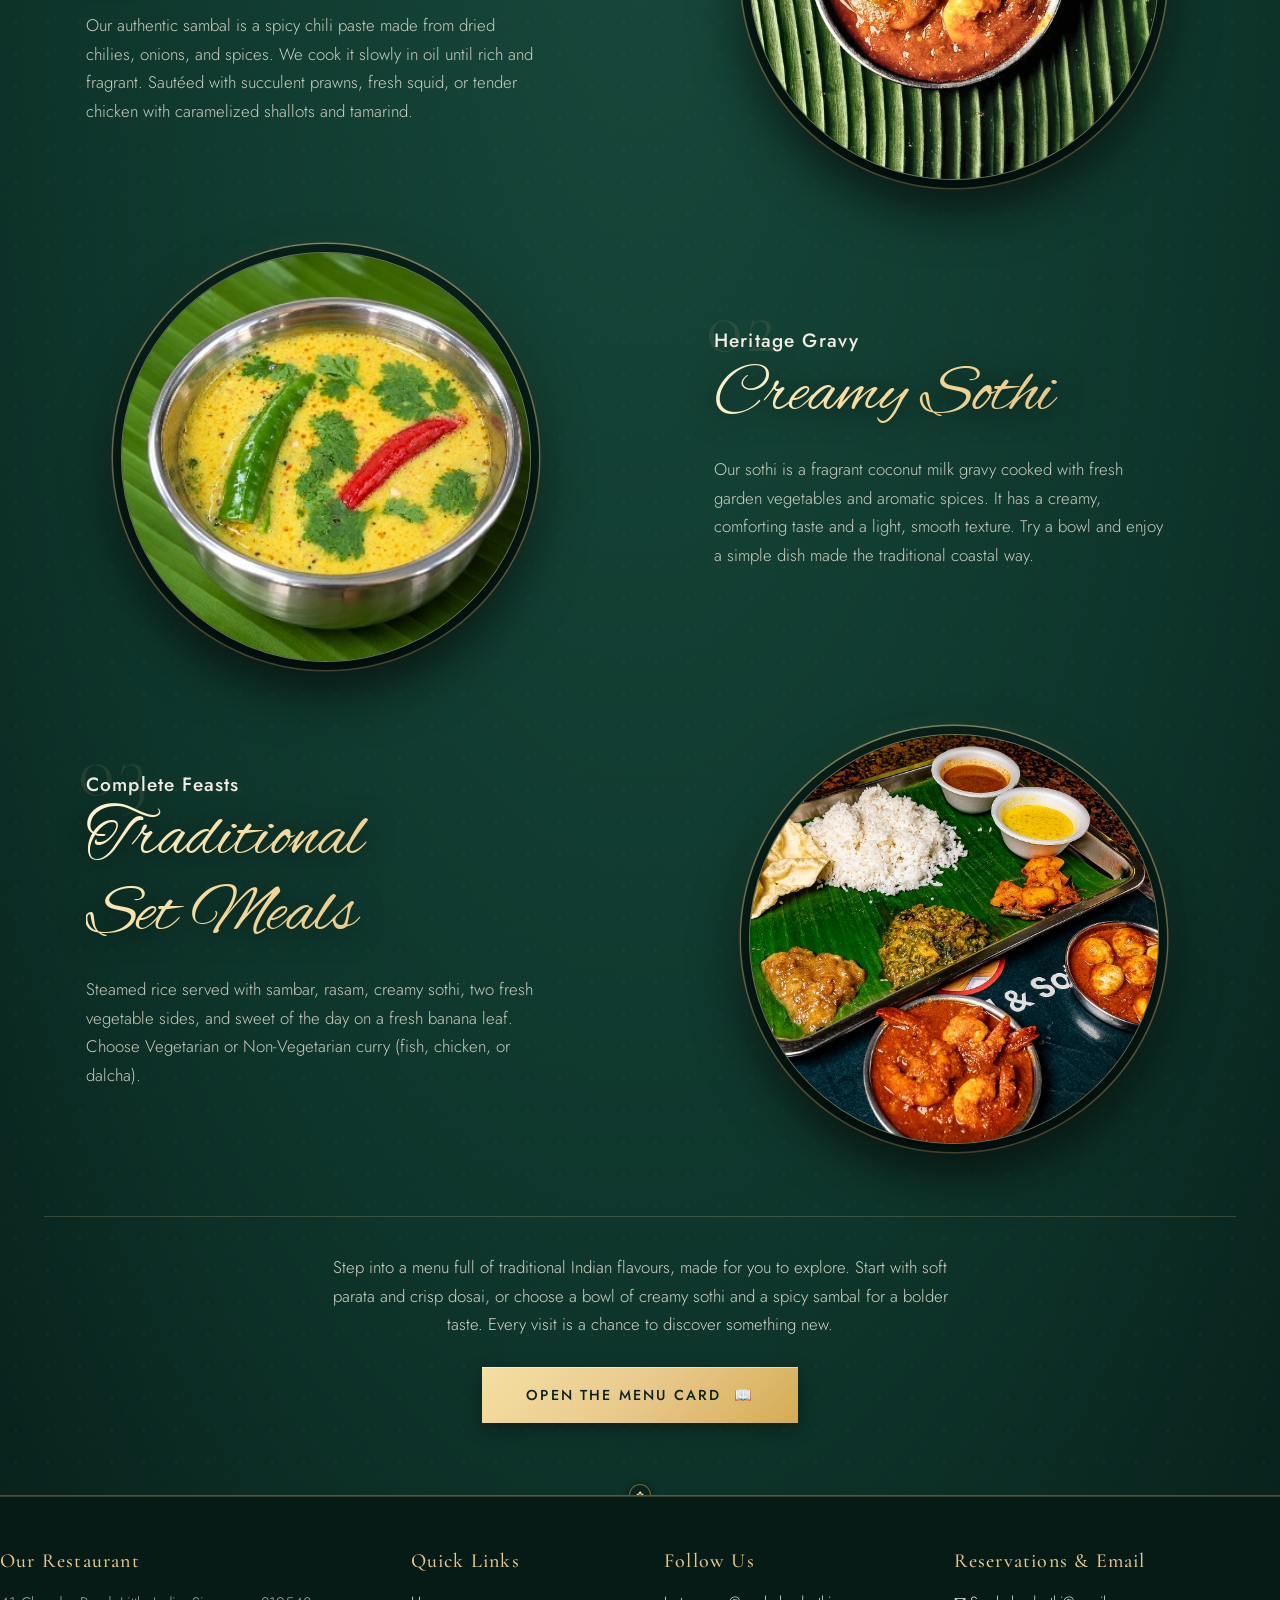
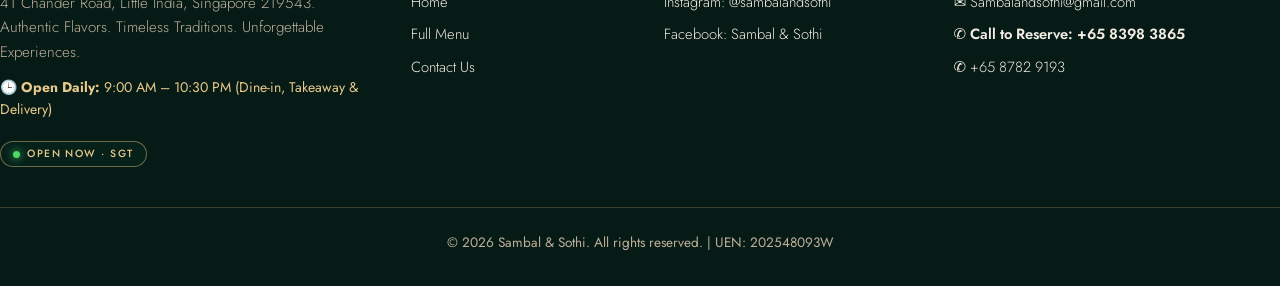
==== commit e0854dfd: "fix(footer): revert to natural left alignment with generous 36px inset margins so it does not hug th" ====
--- a/about.html
+++ b/about.html
@@ -10,7 +10,7 @@
   <link rel="preconnect" href="https://fonts.gstatic.com" crossorigin>
   <link href="https://fonts.googleapis.com/css2?family=Alex+Brush&family=Cinzel:wght@500;700&family=Cormorant+Garamond:ital,wght@0,300;0,400;0,600;0,700;1,300;1,400&family=Jost:wght@300;400;500;600&family=Inter:wght@400;500;600&display=swap" rel="stylesheet">
   <link rel="preload" as="image" href="assets/img/brand-logo.png" fetchpriority="high">
-  <link rel="stylesheet" href="assets/css/theme.css?v=19.1">
+  <link rel="stylesheet" href="assets/css/theme.css?v=19.2">
   <script>window.SS_THEME_URI = window.location.origin;</script>
   <style id="ss-preloader-critical-css">
 /* =========================================================
@@ -727,6 +727,6 @@
     </div>
   </footer>
 
-  <script src="assets/js/main.js?v=19.1" defer></script>
+  <script src="assets/js/main.js?v=19.2" defer></script>
 </body>
 </html>
--- a/assets/css/theme.css
+++ b/assets/css/theme.css
@@ -5436,26 +5436,27 @@
 }
 
 /* ==========================================================================
-   ELEGANT CENTERED & BALANCED FOOTER SYSTEM (NEVER CORNERED)
+   ELEGANT LEFT-ALIGNED FOOTER SYSTEM (BALANCED GUTTERS, NEVER SLAMMED LEFT)
    ========================================================================== */
 .site-footer {
   background-color: #061B16 !important;
   border-top: 1px solid var(--color-border-gold) !important;
   padding: 3rem 0 2rem !important;
+  text-align: left !important;
 }
 
 .site-footer .container {
-  max-width: 1020px !important;
+  max-width: 1120px !important;
   margin: 0 auto !important;
-  padding: 0 2rem !important;
+  padding: 0 2.5rem !important;
 }
 
 .footer-grid {
   display: grid !important;
-  grid-template-columns: 1.5fr 0.85fr 1fr 1.3fr !important;
-  gap: 2.5rem !important;
+  grid-template-columns: 1.5fr 0.85fr 1fr 1.35fr !important;
+  gap: 3rem !important;
   align-items: start !important;
-  justify-content: center !important;
+  text-align: left !important;
   margin-bottom: 2.5rem !important;
 }
 
@@ -5466,11 +5467,14 @@
   color: var(--color-accent-gold-light, #E8C88A) !important;
   letter-spacing: 0.06em !important;
   margin-bottom: 0.85rem !important;
+  text-align: left !important;
 }
 
 .footer-links {
   display: flex !important;
   flex-direction: column !important;
+  align-items: flex-start !important;
+  text-align: left !important;
   gap: 0.55rem !important;
 }
 
@@ -5479,6 +5483,10 @@
   text-decoration: none !important;
   font-family: var(--font-body) !important;
   font-size: 0.92rem !important;
+  text-align: left !important;
+  justify-content: flex-start !important;
+  display: inline-flex !important;
+  align-items: center !important;
   transition: color 0.2s ease !important;
 }
 
@@ -5486,11 +5494,23 @@
   color: var(--color-accent-gold-light, #E8C88A) !important;
 }
 
-/* Tablet & Mobile Alignment (Centered, Symmetrical, Never Cornered) */
+.site-footer p,
+.site-footer .section-desc {
+  text-align: left !important;
+  margin: 0 0 0.5rem 0 !important;
+  line-height: 1.6 !important;
+}
+
+.site-footer .ss-live-status-badge {
+  margin: 0.65rem 0 0 !important;
+  display: inline-flex !important;
+}
+
+/* Tablet Layout (2 Columns, Clean Left Alignment) */
 @media (max-width: 992px) {
   .site-footer .container {
     max-width: 720px !important;
-    padding: 0 1.5rem !important;
+    padding: 0 2rem !important;
   }
   .footer-grid {
     grid-template-columns: 1fr 1fr !important;
@@ -5499,53 +5519,63 @@
   }
 }
 
+/* Mobile Layout (Natural Left Alignment, Generous Inset Margins - Not Squeezed into the Corner) */
 @media (max-width: 768px) {
   .site-footer {
-    padding: 2.5rem 1.25rem 2rem !important;
-    text-align: center !important;
+    padding: 2.5rem 0 2rem !important;
+    text-align: left !important;
   }
   .site-footer .container {
+    width: 100% !important;
     max-width: 480px !important;
-    padding: 0 0.5rem !important;
+    margin: 0 auto !important;
+    padding: 0 2.25rem !important; /* Generous 36px gutter so it NEVER hugs the left corner */
+    box-sizing: border-box !important;
   }
   .footer-grid {
-    grid-template-columns: 1fr !important;
-    gap: 1.65rem !important;
-    text-align: center !important;
-    margin-bottom: 1.75rem !important;
+    display: flex !important;
+    flex-direction: column !important;
+    gap: 2rem !important;
+    text-align: left !important;
+    margin-bottom: 2rem !important;
   }
   .footer-grid > div {
     display: flex !important;
     flex-direction: column !important;
-    align-items: center !important;
-    text-align: center !important;
+    align-items: flex-start !important;
+    text-align: left !important;
     width: 100% !important;
+    border-bottom: none !important;
+    padding-bottom: 0 !important;
   }
   .footer-heading {
-    text-align: center !important;
-    margin-bottom: 0.6rem !important;
+    text-align: left !important;
+    font-size: 1.2rem !important;
+    margin-bottom: 0.65rem !important;
   }
   .site-footer p,
   .site-footer .section-desc {
-    text-align: center !important;
-    margin-left: auto !important;
-    margin-right: auto !important;
-    max-width: 320px !important;
+    text-align: left !important;
+    margin: 0 0 0.5rem 0 !important;
+    max-width: 100% !important;
+    font-size: 0.95rem !important;
+    line-height: 1.6 !important;
   }
   .footer-links {
-    align-items: center !important;
-    text-align: center !important;
+    align-items: flex-start !important;
+    text-align: left !important;
     gap: 0.65rem !important;
+    width: 100% !important;
   }
   .footer-links a {
-    text-align: center !important;
-    justify-content: center !important;
-  }
-  .footer-grid > div:not(:last-child) {
-    padding-bottom: 1.5rem !important;
-    border-bottom: 1px solid rgba(232, 200, 138, 0.14) !important;
+    text-align: left !important;
+    justify-content: flex-start !important;
+    font-size: 0.95rem !important;
   }
   .site-footer .ss-live-status-badge {
-    margin: 0.65rem auto 0 !important;
-  }
-}
+    margin: 0.65rem 0 0 !important;
+  }
+  .site-footer .container > div:last-child {
+    text-align: center !important; /* Copyright remains centered */
+  }
+}
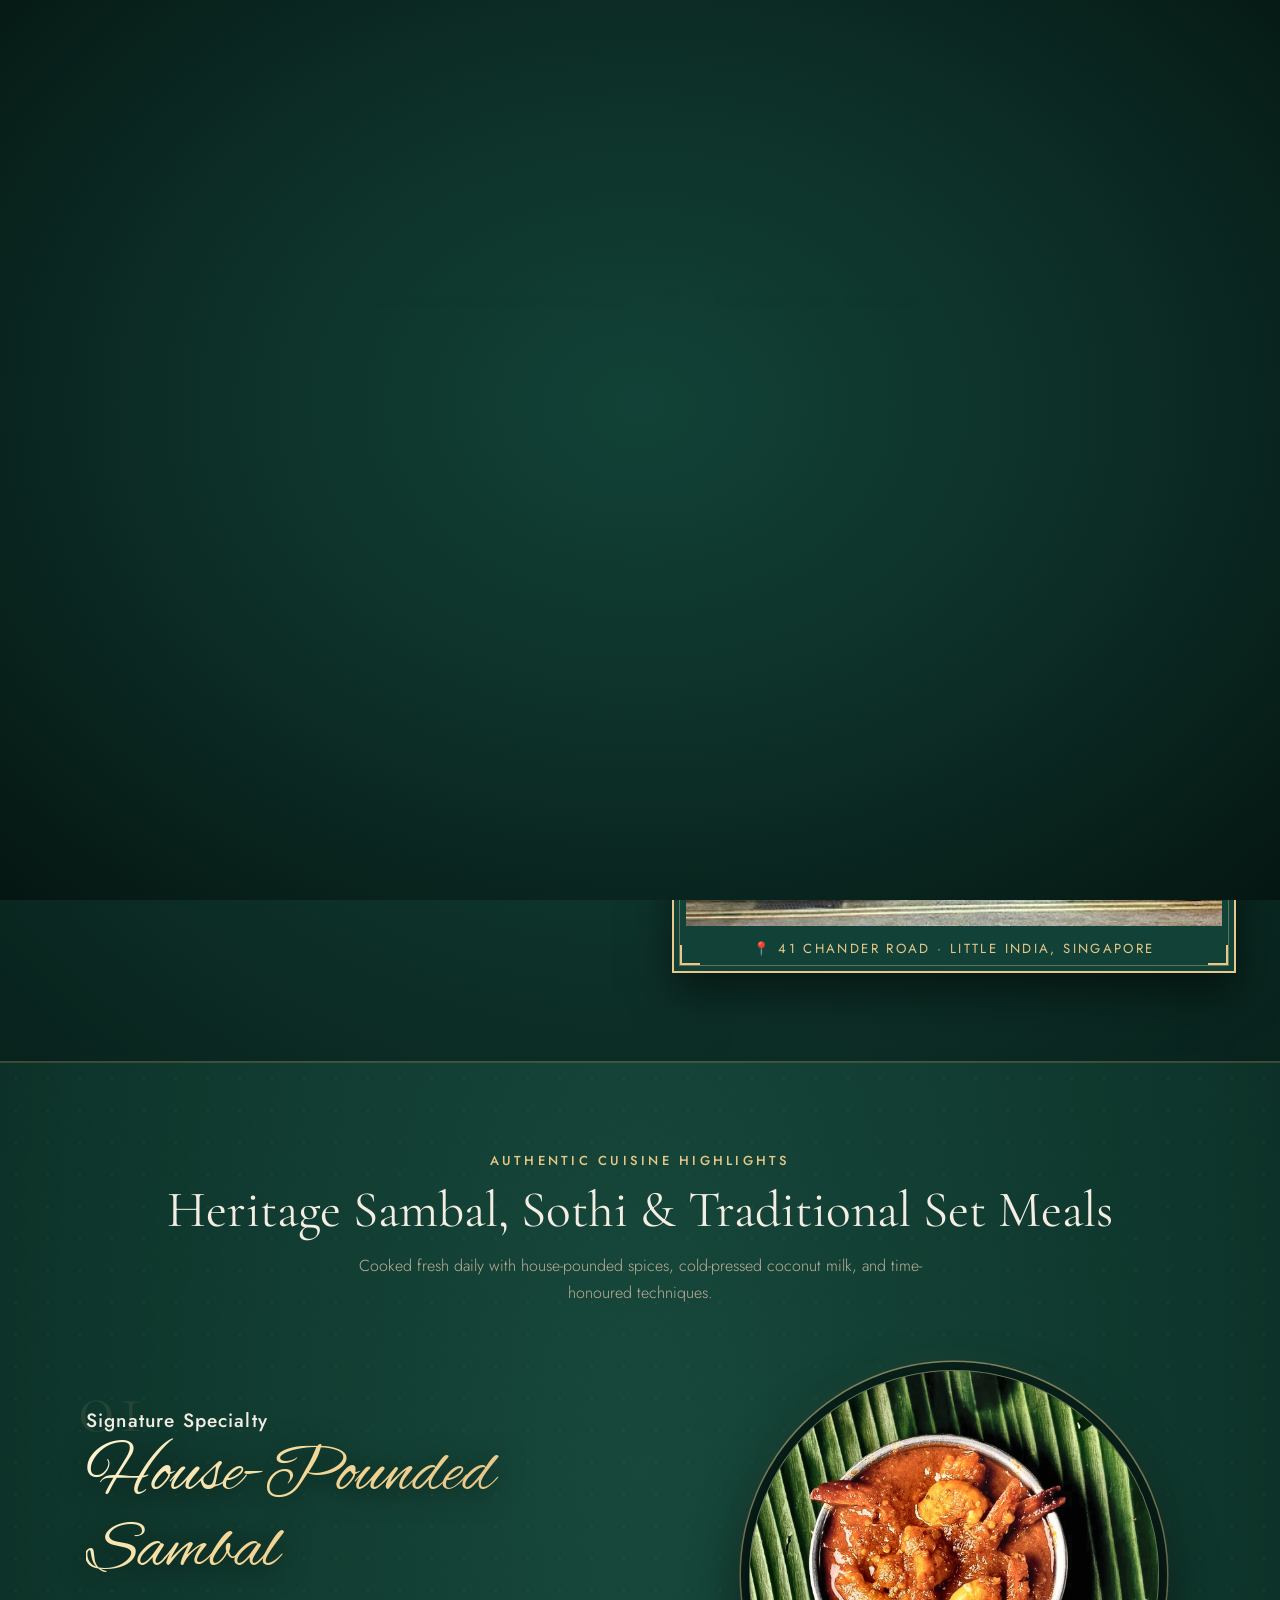
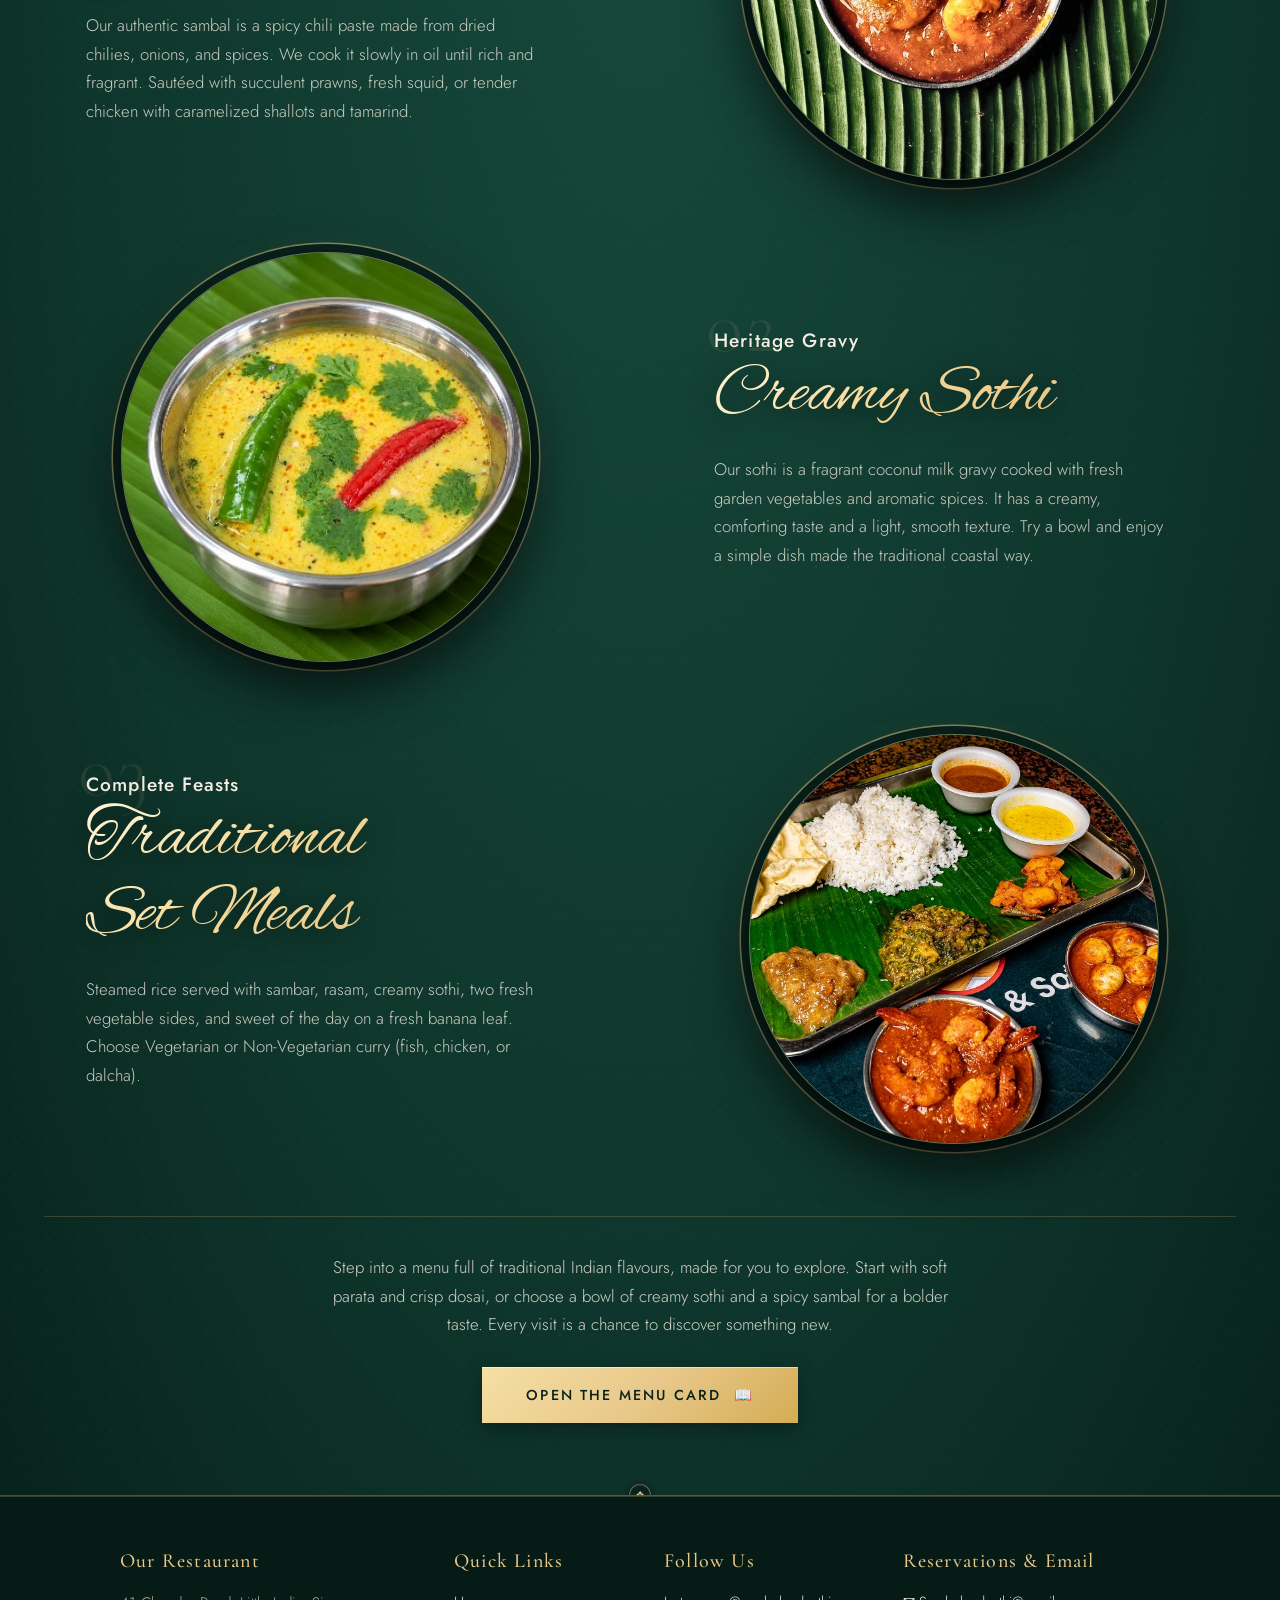
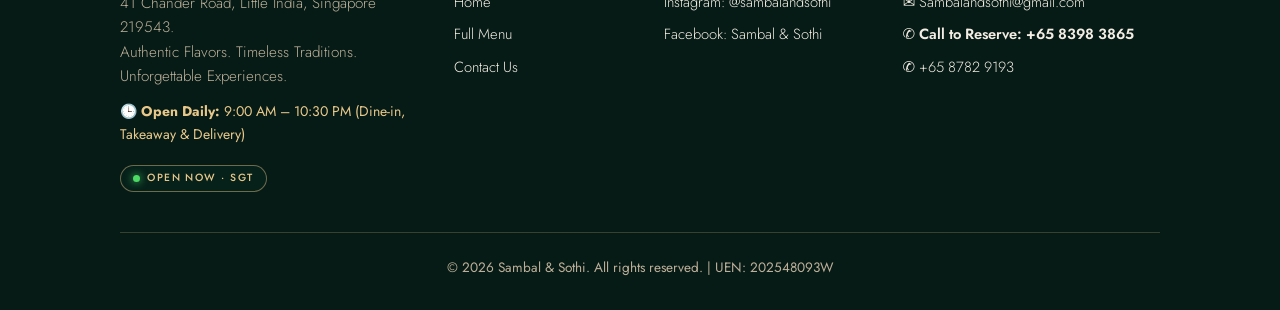
==== commit f72012a1: "fix(footer): fix stray container closing tag and restore clean 28px left gap for left-aligned footer" ====
--- a/about.html
+++ b/about.html
@@ -10,7 +10,7 @@
   <link rel="preconnect" href="https://fonts.gstatic.com" crossorigin>
   <link href="https://fonts.googleapis.com/css2?family=Alex+Brush&family=Cinzel:wght@500;700&family=Cormorant+Garamond:ital,wght@0,300;0,400;0,600;0,700;1,300;1,400&family=Jost:wght@300;400;500;600&family=Inter:wght@400;500;600&display=swap" rel="stylesheet">
   <link rel="preload" as="image" href="assets/img/brand-logo.png" fetchpriority="high">
-  <link rel="stylesheet" href="assets/css/theme.css?v=19.2">
+  <link rel="stylesheet" href="assets/css/theme.css?v=19.3">
   <script>window.SS_THEME_URI = window.location.origin;</script>
   <style id="ss-preloader-critical-css">
 /* =========================================================
@@ -687,7 +687,6 @@
 
     <footer class="site-footer">
     <div class="container">
-      </div>
       <div class="footer-grid">
         <div>
           <div class="footer-heading">Our Restaurant</div>
@@ -727,6 +726,6 @@
     </div>
   </footer>
 
-  <script src="assets/js/main.js?v=19.2" defer></script>
+  <script src="assets/js/main.js?v=19.3" defer></script>
 </body>
 </html>
--- a/assets/css/theme.css
+++ b/assets/css/theme.css
@@ -5529,7 +5529,7 @@
     width: 100% !important;
     max-width: 480px !important;
     margin: 0 auto !important;
-    padding: 0 2.25rem !important; /* Generous 36px gutter so it NEVER hugs the left corner */
+    padding: 0 1.75rem !important; /* Elegant 28px gap on left matching reference */
     box-sizing: border-box !important;
   }
   .footer-grid {
